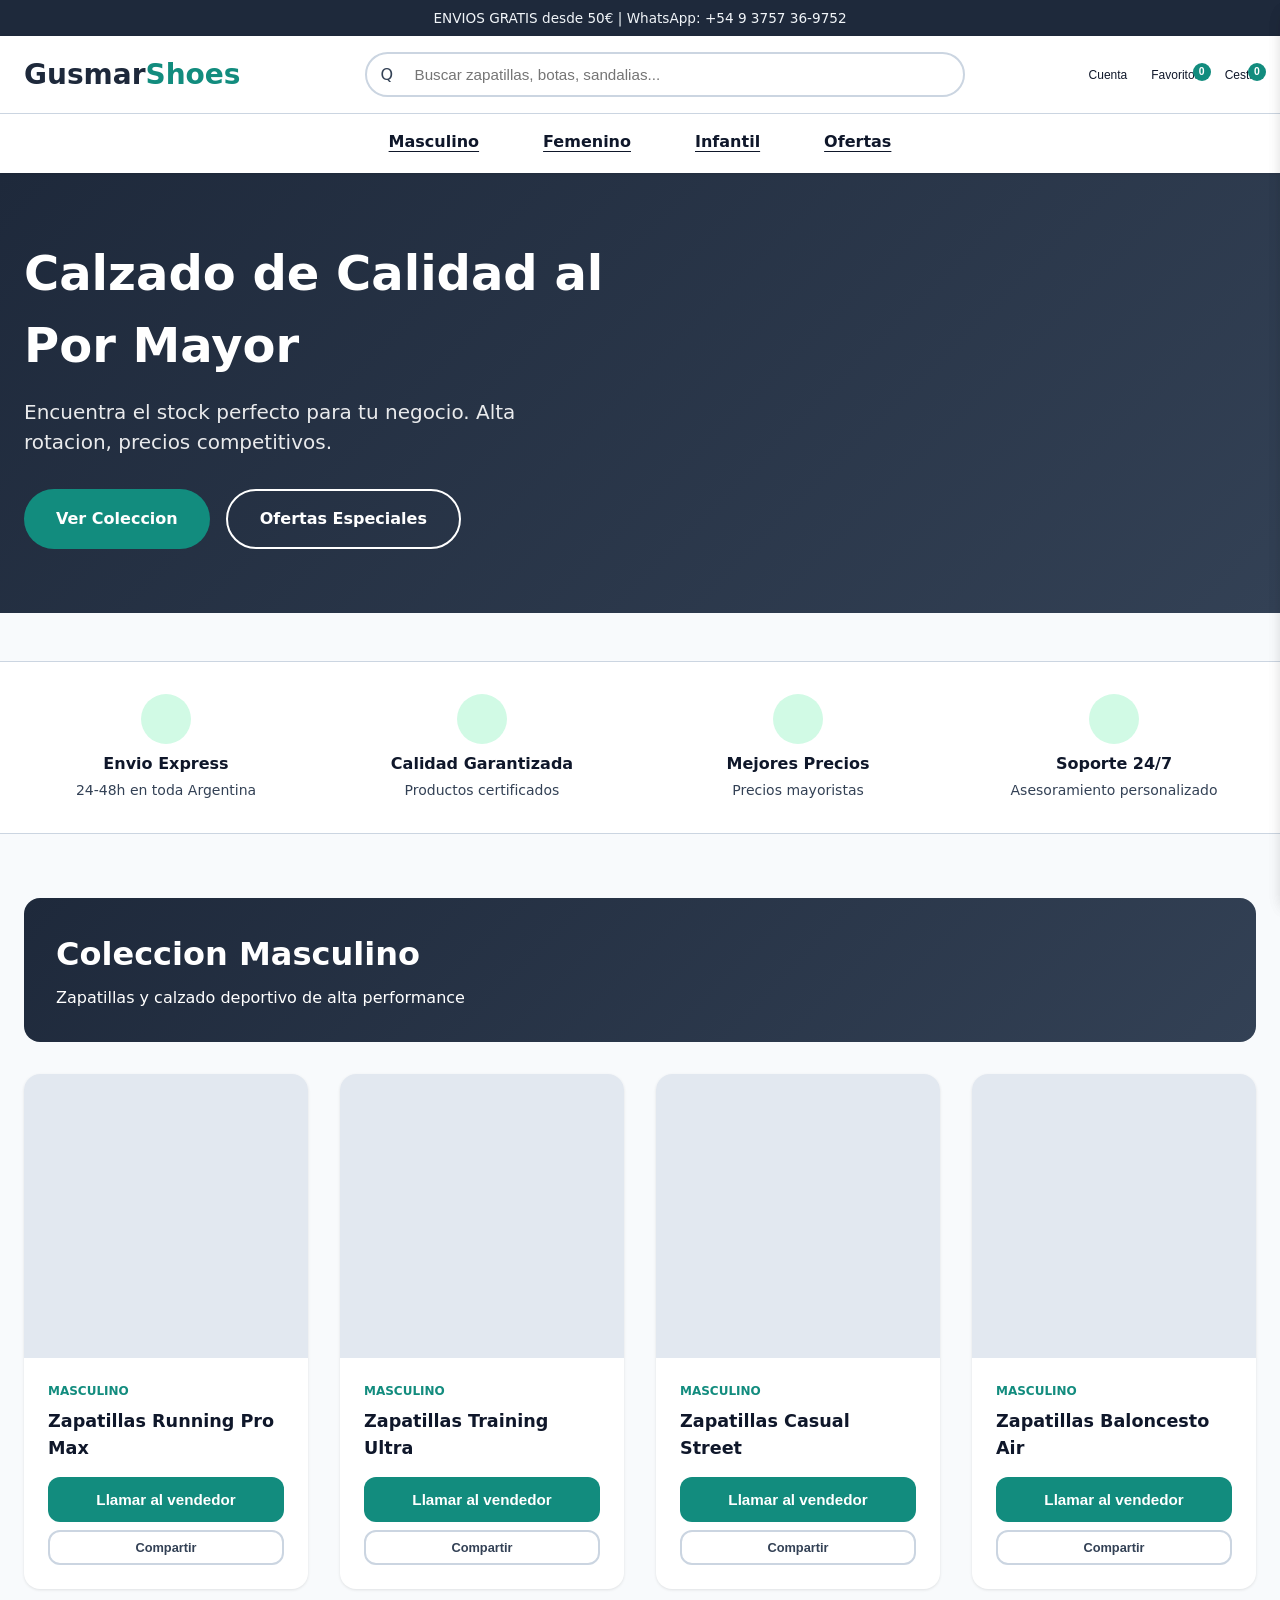
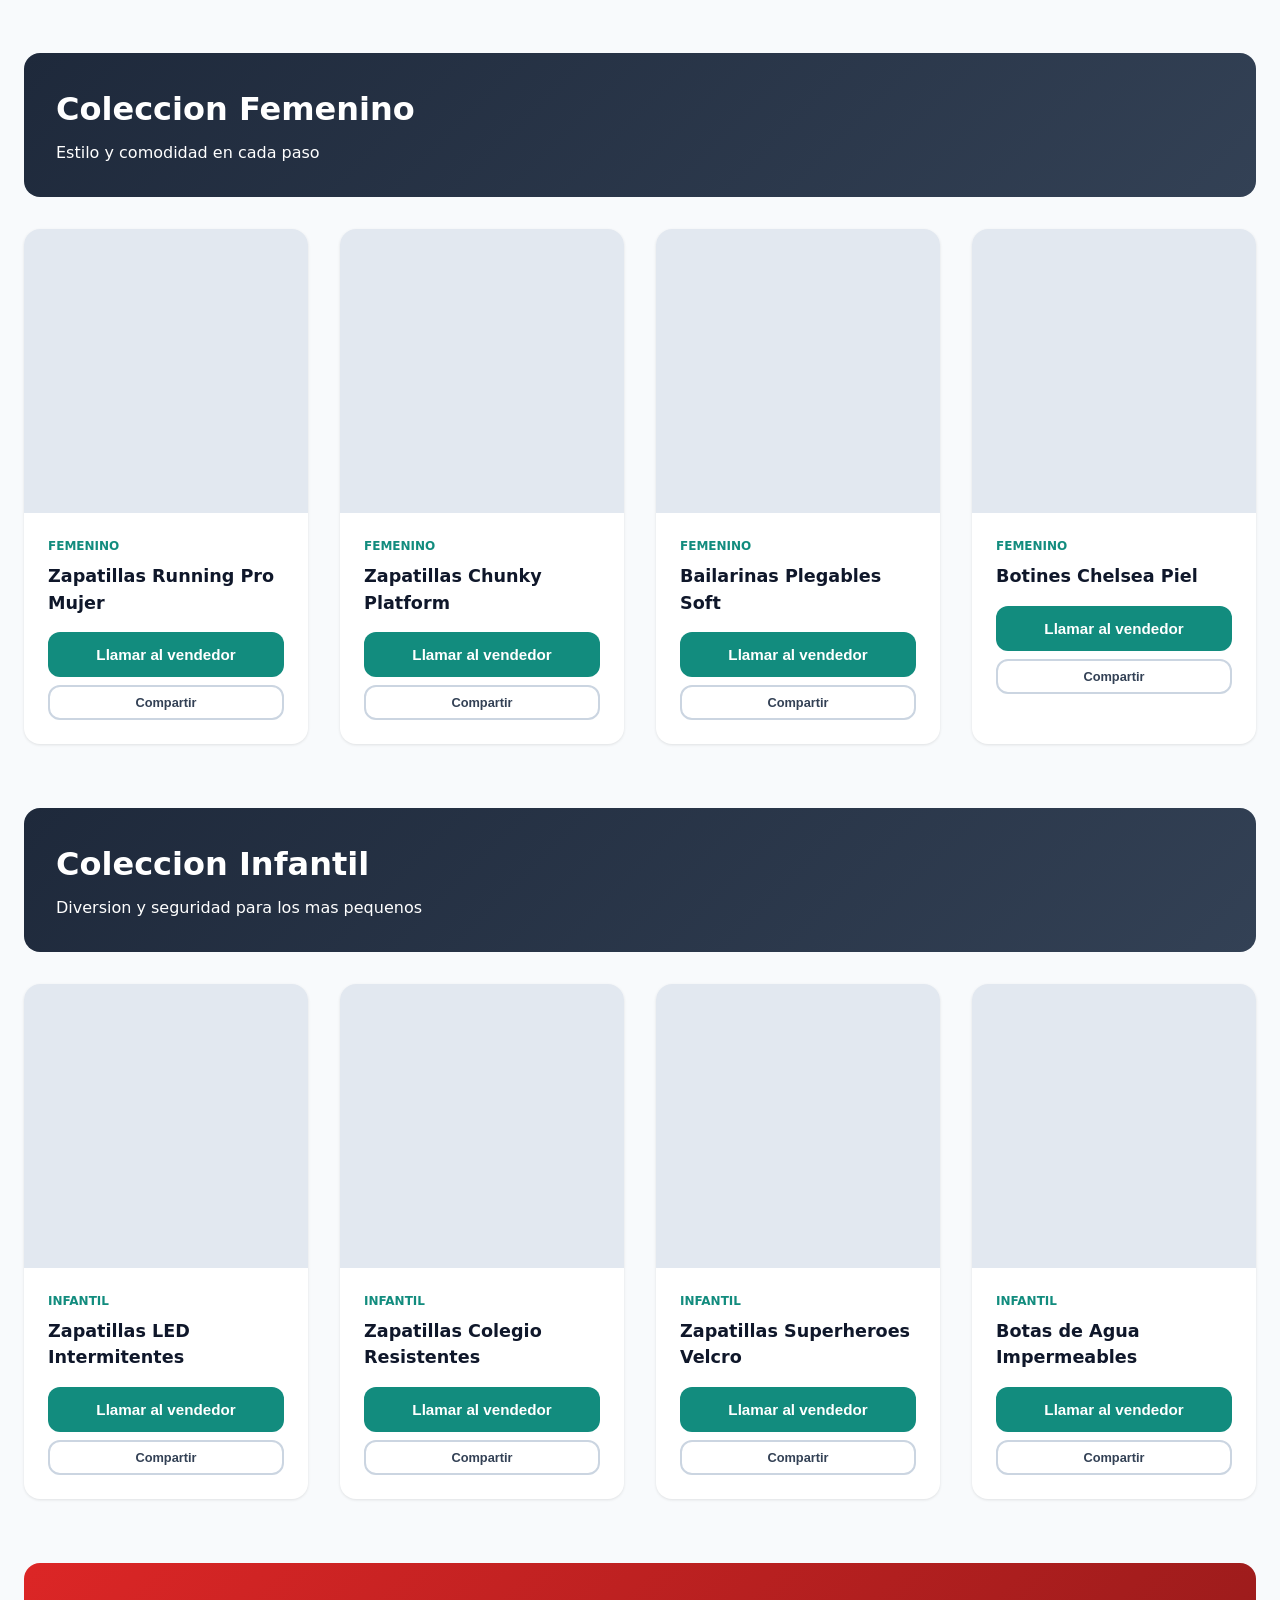
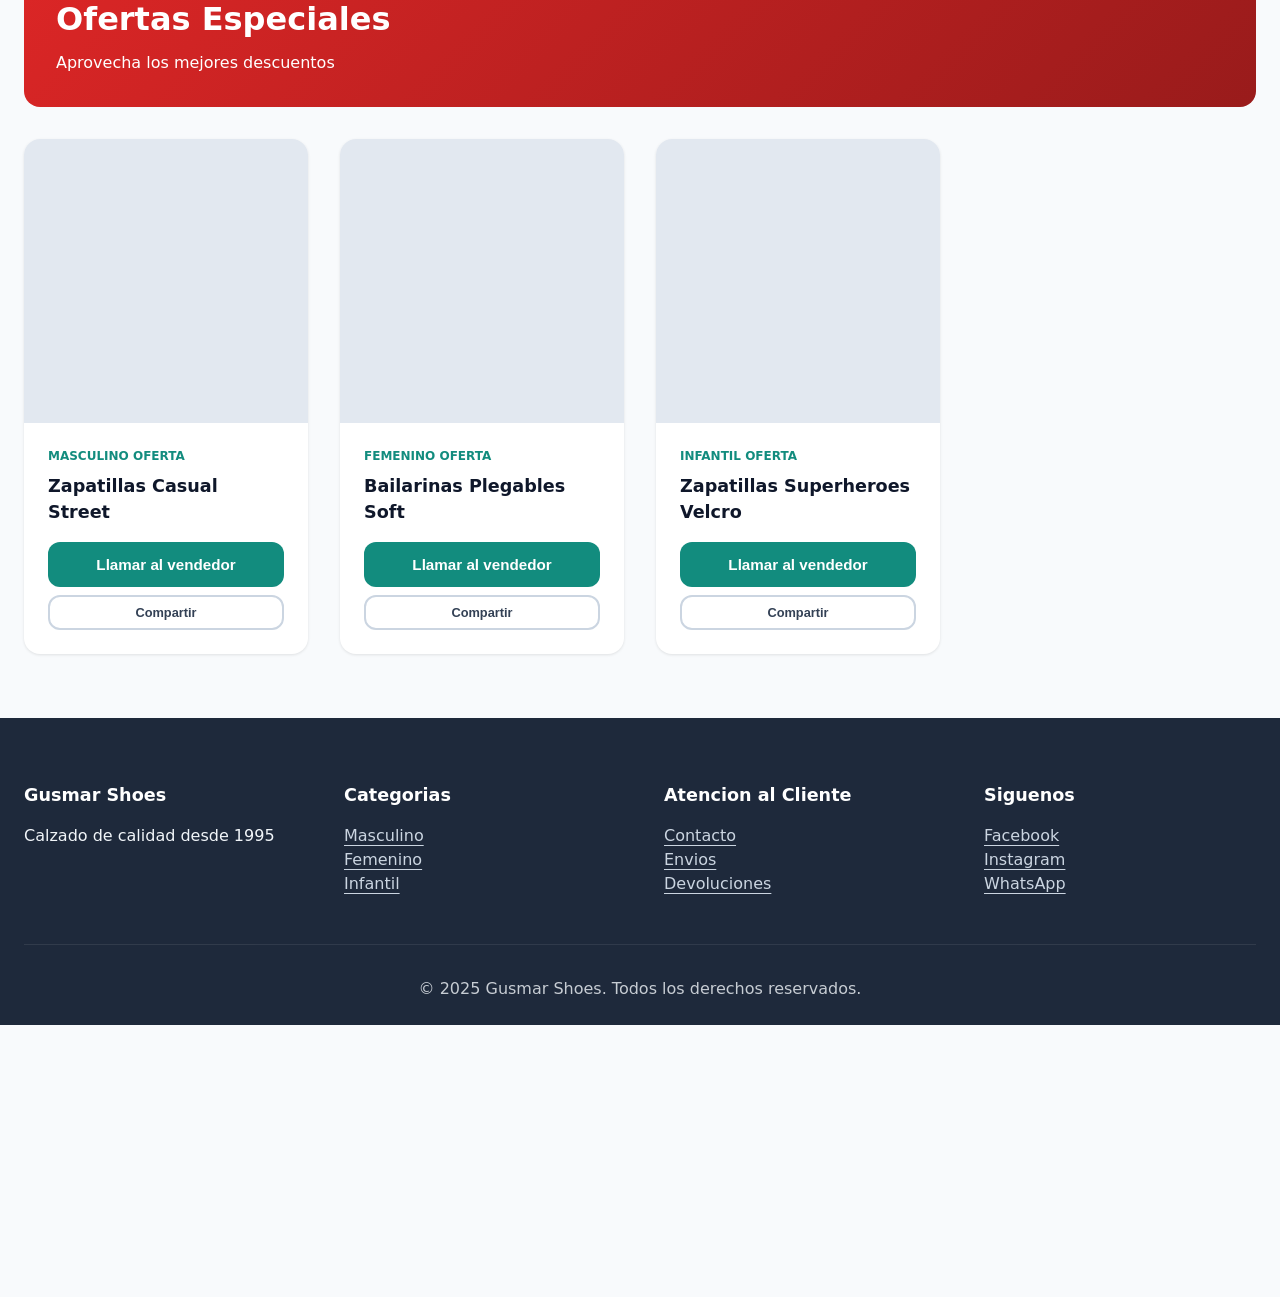
==== index.html @ 385a374a "Update index.html" ====
<!DOCTYPE html>
<html lang="es">
<head>
    <meta charset="UTF-8">
    <meta name="viewport" content="width=device-width, initial-scale=1.0">
    <meta name="description" content="Argentina: Calzado al por mayor ideal para emprendedores que buscan stock rentable, alta rotación y calidad garantizada.">
    <meta name="theme-color" content="#1e293b">
    <meta http-equiv="Cache-Control" content="max-age=31536000">
    <title>Gusmar Shoes | Calzado de Calidad</title>
    
    <!-- Preconnect critico -->
    <link rel="preconnect" href="https://images.unsplash.com">
    <link rel="dns-prefetch" href="https://images.unsplash.com">
    
    <!-- CSS critico inline + Anti-CLS + Acessibilidade -->
    <style>
        :root {
            --primary: #1e293b;
            --secondary: #334155;
            --accent: #128C7E;
            --accent-hover: #0d6e5d;
            --accent-light: #d1fae5;
            --background: #f8fafc;
            --surface: #ffffff;
            --text-primary: #0f172a;
            --text-secondary: #334155;
            --border: #cbd5e1;
            --shadow: 0 1px 3px 0 rgba(0,0,0,.1);
            --shadow-lg: 0 10px 15px -3px rgba(0,0,0,.1);
            --radius: 12px;
            --radius-lg: 16px;
        }
        * {
            margin: 0;
            padding: 0;
            box-sizing: border-box;
        }
        body {
            font-family: system-ui, -apple-system, 'Segoe UI', Roboto, Helvetica, Arial, sans-serif;
            background: var(--background);
            color: var(--text-primary);
            line-height: 1.5;
        }
        /* Acessibilidade: contraste melhorado */
        .top-bar {
            background: var(--primary);
            color: #f1f5f9;
            text-align: center;
            padding: .5rem;
            font-size: .85rem;
        }
        .category-link, .mobile-category-header, .footer-section a {
            text-decoration: underline;
            text-underline-offset: 4px;
        }
        .category-link:hover, .mobile-category-header:hover, .footer-section a:hover {
            text-decoration: none;
        }
        .btn-primary, .btn-secondary, .whatsapp-button, .share-button {
            font-weight: 700;
        }
        /* Correcao de contraste para botoes */
        .btn-secondary {
            border: 2px solid #ffffff;
            color: #ffffff;
        }
        .btn-secondary:hover {
            background: #ffffff;
            color: var(--primary);
        }
        /* Skip link */
        .skip-link {
            position: absolute;
            top: -40px;
            left: 0;
            background: var(--accent);
            color: #ffffff;
            padding: 8px;
            text-decoration: underline;
            z-index: 10000;
        }
        .skip-link:focus {
            top: 0;
        }
        header {
            background: var(--surface);
            box-shadow: var(--shadow);
            position: sticky;
            top: 0;
            z-index: 1000;
            transform: translateZ(0);
        }
        .header-main {
            max-width: 1400px;
            margin: 0 auto;
            padding: 1rem 1.5rem;
            display: flex;
            justify-content: space-between;
            align-items: center;
            gap: 2rem;
        }
        .logo {
            font-size: 1.75rem;
            font-weight: 800;
            color: var(--primary);
            text-decoration: none;
        }
        .logo span {
            color: var(--accent);
        }
        .lazy {
            opacity: 0;
            transition: opacity .3s;
        }
        .lazy.loaded {
            opacity: 1;
        }
        .btn-primary {
            background: var(--accent);
            color: #ffffff;
            padding: 1rem 2rem;
            border-radius: 50px;
            text-decoration: none;
            font-weight: 700;
            display: inline-flex;
            align-items: center;
            gap: .5rem;
            border: none;
            cursor: pointer;
            transform: translateZ(0);
            backface-visibility: hidden;
        }
        .btn-primary:hover {
            background: var(--accent-hover);
            color: #ffffff;
        }
        img, .product-image-container, .hero-image-wrap {
            display: block;
            content-visibility: auto;
        }
        img {
            width: 100%;
            height: auto;
        }
        .product-image-container {
            aspect-ratio: 1 / 1;
            background: #e2e8f0;
        }
        .hero-image-wrap img {
            aspect-ratio: 1 / 1;
            max-width: 600px;
            margin: 0 auto;
        }
        .hero-shoe {
            animation: none !important;
        }
        .products-grid {
            min-height: 400px;
        }
        .whatsapp-button, .share-button, .btn-secondary {
            transform: translateZ(0);
            backface-visibility: hidden;
        }
        /* Acessibilidade: foco visivel */
        a:focus, button:focus, input:focus, .btn-primary:focus, .btn-secondary:focus {
            outline: 3px solid var(--accent);
            outline-offset: 2px;
        }
        @keyframes slideIn {
            from { transform: translateX(100%); opacity: 0; }
            to { transform: translateX(0); opacity: 1; }
        }
        @keyframes slideOut {
            from { transform: translateX(0); opacity: 1; }
            to { transform: translateX(100%); opacity: 0; }
        }
    </style>
    
    <!-- CSS completo carregado de forma nao bloqueante -->
    <link rel="preload" href="style.css" as="style" onload="this.onload=null;this.rel='stylesheet'">
    <noscript><link rel="stylesheet" href="style.css"></noscript>
</head>
<body>
    <a href="#main" class="skip-link">Saltar al contenido</a>
    
    <div class="top-bar">
        ENVIOS GRATIS desde 50€ | WhatsApp: +54 9 3757 36-9752
    </div>

    <header>
        <div class="header-main">
            <a href="#" class="logo">Gusmar<span>Shoes</span></a>
            
            <button class="hamburger" aria-label="Menu">
                <span></span><span></span><span></span>
            </button>
            
            <div class="search-container">
                <span class="search-icon" aria-hidden="true">Q</span>
                <input type="search" 
                       id="searchInput" 
                       class="search-bar" 
                       placeholder="Buscar zapatillas, botas, sandalias..."
                       aria-label="Buscar productos">
                <div id="searchSuggestions" class="search-suggestions" role="listbox"></div>
            </div>
            
            <div class="header-actions">
                <button id="authBtn" class="action-btn" aria-label="Cuenta">
                    <span>Cuenta</span>
                </button>
                <button id="wishlistBtn" class="action-btn" aria-label="Favoritos">
                    <span>Favoritos</span>
                    <span id="wishlistBadge" class="wishlist-badge" aria-live="polite">0</span>
                </button>
                <button id="cartBtn" class="action-btn" aria-label="Cesta">
                    <span>Cesta</span>
                    <span id="cartBadge" class="cart-badge" aria-live="polite">0</span>
                </button>
            </div>
        </div>
        
        <nav class="nav-categories" aria-label="Categorias">
            <div class="nav-container">
                <ul class="category-menu">
                    <li><a href="#masculino" class="category-link">Masculino</a></li>
                    <li><a href="#femenino" class="category-link">Femenino</a></li>
                    <li><a href="#infantil" class="category-link">Infantil</a></li>
                    <li><a href="#ofertas" class="category-link">Ofertas</a></li>
                </ul>
            </div>
        </nav>
    </header>

    <main id="main">
        <section class="hero" aria-labelledby="hero-title">
            <div class="hero-content">
                <div class="hero-text">
                    <h1 id="hero-title">Calzado de Calidad al Por Mayor</h1>
                    <p>Encuentra el stock perfecto para tu negocio. Alta rotacion, precios competitivos.</p>
                    <div class="hero-cta">
                        <a href="#colecciones" id="verColeccionBtn" class="btn-primary">
                            Ver Coleccion
                        </a>
                        <a href="#ofertas" id="ofertasBtn" class="btn-secondary">
                            Ofertas Especiales
                        </a>
                    </div>
                </div>
                <div class="hero-image-wrap">
                    <img 
                        src="https://images.unsplash.com/photo-1542291026-7eec264c27ff?w=600&h=600&fit=crop&auto=format&q=80" 
                        alt="Zapatilla deportiva color roja destacada" 
                        class="hero-shoe"
                        width="600"
                        height="600"
                        loading="eager"
                        fetchpriority="high">
                </div>
            </div>
        </section>

        <div class="features-bar" aria-label="Caracteristicas">
            <div class="features-grid">
                <div class="feature"><div class="feature-icon" aria-hidden="true"></div><h3>Envio Express</h3><p>24-48h en toda Argentina</p></div>
                <div class="feature"><div class="feature-icon" aria-hidden="true"></div><h3>Calidad Garantizada</h3><p>Productos certificados</p></div>
                <div class="feature"><div class="feature-icon" aria-hidden="true"></div><h3>Mejores Precios</h3><p>Precios mayoristas</p></div>
                <div class="feature"><div class="feature-icon" aria-hidden="true"></div><h3>Soporte 24/7</h3><p>Asesoramiento personalizado</p></div>
            </div>
        </div>

        <section id="colecciones" class="section section-anchor">
            <div id="masculino" class="section-anchor">
                <div class="category-banner"><h2>Coleccion Masculino</h2><p>Zapatillas y calzado deportivo de alta performance</p></div>
                <div id="masculinoGrid" class="products-grid"></div>
            </div>
        </section>

        <section class="section">
            <div id="femenino" class="section-anchor">
                <div class="category-banner"><h2>Coleccion Femenino</h2><p>Estilo y comodidad en cada paso</p></div>
                <div id="femeninoGrid" class="products-grid"></div>
            </div>
        </section>

        <section class="section">
            <div id="infantil" class="section-anchor">
                <div class="category-banner"><h2>Coleccion Infantil</h2><p>Diversion y seguridad para los mas pequenos</p></div>
                <div id="infantilGrid" class="products-grid"></div>
            </div>
        </section>

        <section class="section">
            <div id="ofertas" class="section-anchor">
                <div class="category-banner" style="background: linear-gradient(135deg, #dc2626 0%, #991b1b 100%);"><h2>Ofertas Especiales</h2><p>Aprovecha los mejores descuentos</p></div>
                <div id="ofertasGrid" class="products-grid"></div>
            </div>
        </section>
    </main>

    <aside id="cartSidebar" class="cart-sidebar" aria-label="Cesta de compras" aria-hidden="true"><div class="cart-sidebar-header"><h3>Mi Cesta</h3><button class="close-cart" aria-label="Cerrar cesta">X</button></div><div id="cartItems" class="cart-items"></div><div class="cart-footer"><button id="consultarStockBtn" class="whatsapp-cta">Consultar Stock</button></div></aside>
    <aside id="wishlistSidebar" class="wishlist-sidebar" aria-label="Lista de favoritos" aria-hidden="true"><div class="wishlist-sidebar-header"><h3>Mis Favoritos</h3><button class="close-wishlist" aria-label="Cerrar favoritos">X</button></div><div id="wishlistItems" class="wishlist-items"></div></aside>
    <div id="cartOverlay" class="overlay" aria-hidden="true"></div>

    <div id="authModal" class="modal" role="dialog" aria-modal="true" aria-label="Registro de usuario"><div class="modal-content"><button class="close-modal" aria-label="Cerrar">X</button><h2>Crear Cuenta</h2><form id="authForm"><input type="text" id="userName" placeholder="Nombre completo" required><input type="email" id="userEmail" placeholder="Email" required><input type="tel" id="userPhone" placeholder="Telefono (solo numeros)" required><label class="checkbox-label"><input type="checkbox" id="consent" required>Acepto recibir comunicaciones</label><button type="submit" class="btn-primary" style="width:100%">Registrarme</button></form></div></div>
    <div id="offerPopup" class="popup" role="dialog" aria-modal="true" aria-label="Oferta exclusiva"><div class="popup-content"><button class="close-popup" aria-label="Cerrar">X</button><h2>Oferta Exclusiva</h2><p>Registrate y obten descuentos especiales</p><form id="popupForm"><input type="text" id="popupName" placeholder="Nombre" required><input type="email" id="popupEmail" placeholder="Email" required><input type="tel" id="popupPhone" placeholder="Telefono" required><label class="checkbox-label"><input type="checkbox" id="popupConsent" required>Acepto recibir ofertas</label><button type="submit" class="btn-primary" style="width:100%">Quiero mi descuento</button></form></div></div>
    <div id="leadPopup" class="popup" role="dialog" aria-modal="true" aria-label="Precios mayoristas"><div class="popup-content"><button id="closeLeadPopup" class="close-popup" aria-label="Cerrar">X</button><h2>Precios Mayoristas</h2><p style="margin-bottom:1rem;">Accede a nuestros mejores precios</p><div style="background:var(--accent-light);padding:1rem;border-radius:var(--radius);margin-bottom:1rem;text-align:center;"><div style="font-size:.85rem;font-weight:600;color:var(--text-secondary);">OFERTA TERMINA EN:</div><div id="countdownTimer" style="font-size:2rem;font-weight:800;color:var(--accent);">05:00</div></div><form id="leadForm"><input type="text" id="leadName" placeholder="Nombre completo" required><input type="email" id="leadEmail" placeholder="Email" required><input type="tel" id="leadPhone" placeholder="WhatsApp" required><label class="checkbox-label"><input type="checkbox" id="leadConsent" required>Acepto recibir precios mayoristas</label><button type="submit" class="btn-primary" style="width:100%">Recibir Precios por WhatsApp</button></form></div></div>

    <div class="mobile-menu" aria-label="Menu mobile"><div class="mobile-menu-header"><span style="font-weight:700;">Menu</span><button class="mobile-menu-close" aria-label="Cerrar menu">X</button></div><a href="#masculino" class="mobile-category-header">Masculino</a><a href="#femenino" class="mobile-category-header">Femenino</a><a href="#infantil" class="mobile-category-header">Infantil</a><a href="#ofertas" class="mobile-category-header">Ofertas</a></div>
    <div class="mobile-menu-overlay" aria-hidden="true"></div>

    <footer>
        <div class="footer-grid">
            <div class="footer-section"><h4>Gusmar Shoes</h4><p>Calzado de calidad desde 1995</p></div>
            <div class="footer-section"><h4>Categorias</h4><a href="#masculino">Masculino</a><br><a href="#femenino">Femenino</a><br><a href="#infantil">Infantil</a></div>
            <div class="footer-section"><h4>Atencion al Cliente</h4><a href="#contacto">Contacto</a><br><a href="#envios">Envios</a><br><a href="#devoluciones">Devoluciones</a></div>
            <div class="footer-section"><h4>Siguenos</h4><a href="#">Facebook</a><br><a href="#">Instagram</a><br><a href="#">WhatsApp</a></div>
        </div>
        <div class="footer-bottom"><p>&copy; 2025 Gusmar Shoes. Todos los derechos reservados.</p></div>
    </footer>

    <script src="script.js" defer></script>
</body>
</html>
---- style.css ----
:root{--primary:#1e293b;--secondary:#334155;--accent:#128C7E;--accent-hover:#0d6e5d;--accent-light:#d1fae5;--background:#f8fafc;--surface:#ffffff;--text-primary:#0f172a;--text-secondary:#334155;--border:#cbd5e1;--shadow:0 1px 3px 0 rgba(0,0,0,.1);--shadow-lg:0 10px 15px -3px rgba(0,0,0,.1);--radius:12px;--radius-lg:16px}*{margin:0;padding:0;box-sizing:border-box}body{font-family:system-ui,-apple-system,'Segoe UI',Roboto,Helvetica,Arial,sans-serif;background:var(--background);color:var(--text-primary);line-height:1.5;-webkit-font-smoothing:antialiased}h1{font-size:clamp(2rem,5vw,3rem);margin-bottom:1rem;font-weight:800}h2{font-size:clamp(1.5rem,4vw,2rem);margin-bottom:.5rem;font-weight:700}h3{font-size:1.1rem;margin-bottom:.5rem;font-weight:600}h4{font-size:1rem;font-weight:600}.skip-link{position:absolute;top:-40px;left:0;background:var(--accent);color:#ffffff;padding:8px;text-decoration:underline;z-index:10000}.skip-link:focus{top:0}.top-bar{background:var(--primary);color:#f1f5f9;text-align:center;padding:.5rem;font-size:.85rem}header{background:var(--surface);box-shadow:var(--shadow);position:sticky;top:0;z-index:1000;transform:translateZ(0)}.header-main{max-width:1400px;margin:0 auto;padding:1rem 1.5rem;display:flex;justify-content:space-between;align-items:center;gap:2rem}.logo{font-size:1.75rem;font-weight:800;color:var(--primary);text-decoration:none}.logo span{color:var(--accent)}.search-container{flex:1;max-width:600px;position:relative}.search-bar{width:100%;padding:.75rem 1rem .75rem 3rem;border:2px solid var(--border);border-radius:50px;font-size:.95rem;transition:border-color .2s,box-shadow .2s;background:var(--surface)}.search-bar:focus{outline:none;border-color:var(--accent);box-shadow:0 0 0 3px var(--accent-light)}.search-icon{position:absolute;left:1rem;top:50%;transform:translateY(-50%);color:var(--text-secondary);pointer-events:none}.search-suggestions{position:absolute;top:100%;left:0;right:0;background:var(--surface);border-radius:var(--radius);box-shadow:var(--shadow-lg);z-index:1000;display:none;margin-top:.5rem;border:1px solid var(--border)}.search-suggestions.active{display:block}.suggestion-item{padding:.75rem 1rem;cursor:pointer;border-bottom:1px solid var(--border);color:var(--text-primary)}.suggestion-item:hover{background:var(--accent-light)}.header-actions{display:flex;align-items:center;gap:1.5rem}.action-btn{display:flex;flex-direction:column;align-items:center;gap:.25rem;background:none;border:none;cursor:pointer;color:var(--text-primary);font-size:.75rem;position:relative}.action-btn:hover{color:var(--accent)}.cart-badge,.wishlist-badge{position:absolute;top:-5px;right:-10px;background:var(--accent);color:#ffffff;font-size:.65rem;font-weight:700;width:18px;height:18px;border-radius:50%;display:flex;align-items:center;justify-content:center}.nav-categories{background:var(--surface);border-top:1px solid var(--border)}.nav-container{max-width:1400px;margin:0 auto;padding:0 1.5rem}.category-menu{display:flex;list-style:none;justify-content:center;flex-wrap:wrap}.category-link{display:flex;align-items:center;gap:.5rem;padding:1rem 2rem;text-decoration:underline;text-underline-offset:4px;color:var(--text-primary);font-weight:600;border-bottom:3px solid transparent}.category-link:hover{color:var(--accent);text-decoration:none;border-bottom-color:var(--accent)}.hamburger{display:none;flex-direction:column;gap:4px;cursor:pointer;background:none;border:none;padding:.5rem}.hamburger span{width:24px;height:3px;background:var(--primary);border-radius:3px}.mobile-menu-overlay{display:none;position:fixed;top:0;left:0;right:0;bottom:0;background:rgba(0,0,0,.5);z-index:998}.mobile-menu{display:none;position:fixed;top:0;left:0;bottom:0;width:85%;max-width:400px;background:var(--surface);z-index:999;transform:translateX(-100%);transition:transform .3s;overflow-y:auto}.mobile-menu.active{display:block;transform:translateX(0)}.mobile-menu.active+.mobile-menu-overlay{display:block}.mobile-menu-header{background:var(--primary);color:#fff;padding:1.5rem;display:flex;justify-content:space-between;align-items:center}.mobile-menu-close{background:none;border:none;color:#fff;cursor:pointer;font-size:1.5rem}.mobile-category-header{display:block;padding:1rem 1.5rem;text-decoration:underline;text-underline-offset:4px;color:var(--text-primary);font-weight:600;border-bottom:1px solid var(--border)}.mobile-category-header:hover{background:var(--accent-light);text-decoration:none}.hero{background:linear-gradient(135deg,var(--primary)0%,var(--secondary)100%);color:#ffffff;padding:4rem 1.5rem;position:relative;overflow:hidden}.hero-content{max-width:1400px;margin:0 auto;display:grid;grid-template-columns:1fr 1fr;gap:4rem;align-items:center;position:relative;z-index:1}.hero-text p{font-size:1.25rem;opacity:.9;margin-bottom:2rem}.hero-cta{display:flex;gap:1rem;flex-wrap:wrap}.btn-primary{background:var(--accent);color:#ffffff;padding:1rem 2rem;border-radius:50px;text-decoration:none;font-weight:700;display:inline-flex;align-items:center;gap:.5rem;border:none;cursor:pointer;transform:translateZ(0);backface-visibility:hidden}.btn-primary:hover{background:var(--accent-hover);color:#ffffff}.btn-secondary{background:transparent;color:#ffffff;padding:1rem 2rem;border-radius:50px;text-decoration:none;font-weight:700;border:2px solid #ffffff;display:inline-flex;align-items:center;gap:.5rem;transform:translateZ(0);backface-visibility:hidden}.btn-secondary:hover{background:#ffffff;color:var(--primary)}.hero-image-wrap{display:flex;align-items:center;justify-content:center}.hero-shoe{max-width:100%;height:auto;filter:drop-shadow(0 20px 40px rgba(0,0,0,.3));animation:none !important}.section-anchor{scroll-margin-top:120px}.section{max-width:1400px;margin:4rem auto;padding:0 1.5rem}.category-banner{background:linear-gradient(135deg,var(--primary)0%,var(--secondary)100%);color:#ffffff;padding:2rem;border-radius:var(--radius-lg);margin-bottom:2rem}.products-grid{display:grid;grid-template-columns:repeat(auto-fill,minmax(280px,1fr));gap:2rem;min-height:400px}.products-grid:empty{min-height:400px;background:linear-gradient(90deg,#f0f0f0 25%,#e0e0e0 50%,#f0f0f0 75%);background-size:200% 100%;animation:skeleton-loading 1.5s infinite}@keyframes skeleton-loading{0%{background-position:200% 0}100%{background-position:-200% 0}}.product-card{background:var(--surface);border-radius:var(--radius-lg);overflow:hidden;box-shadow:var(--shadow)}.product-image-container{position:relative;overflow:hidden;background:#e2e8f0;aspect-ratio:1/1}.product-image{width:100%;height:100%;object-fit:cover}.product-info{padding:1.5rem}.product-category{font-size:.75rem;color:var(--accent);font-weight:600;text-transform:uppercase;margin-bottom:.5rem}.product-title{font-size:1.1rem;margin-bottom:.75rem;color:var(--text-primary);font-weight:600}.whatsapp-button{width:100%;background:var(--accent);color:#ffffff;border:none;padding:.875rem;border-radius:var(--radius);font-size:.95rem;font-weight:700;cursor:pointer;display:flex;align-items:center;justify-content:center;gap:.5rem;margin-top:1rem;transform:translateZ(0);backface-visibility:hidden}.whatsapp-button:hover{background:var(--accent-hover)}.share-button{width:100%;background:transparent;color:var(--text-secondary);border:2px solid var(--border);padding:.5rem;border-radius:var(--radius);font-size:.8rem;cursor:pointer;margin-top:.5rem;display:flex;align-items:center;justify-content:center;gap:.5rem;transform:translateZ(0);backface-visibility:hidden}.share-button:hover{border-color:var(--accent);color:var(--accent)}.features-bar{background:var(--surface);padding:2rem 1.5rem;margin:3rem 0;border-top:1px solid var(--border);border-bottom:1px solid var(--border)}.features-grid{max-width:1400px;margin:0 auto;display:grid;grid-template-columns:repeat(auto-fit,minmax(200px,1fr));gap:2rem;text-align:center}.feature-icon{width:50px;height:50px;background:var(--accent-light);border-radius:50%;display:flex;align-items:center;justify-content:center;margin:0 auto .5rem;color:var(--accent)}.feature h3{font-size:1rem;margin-bottom:.25rem;font-weight:600}.feature p{font-size:.875rem;color:var(--text-secondary)}.cart-sidebar,.wishlist-sidebar{position:fixed;top:0;right:-400px;width:400px;height:100vh;background:var(--surface);box-shadow:var(--shadow-lg);z-index:2000;transition:right .3s;display:flex;flex-direction:column;transform:translateZ(0);backface-visibility:hidden}.cart-sidebar.active,.wishlist-sidebar.active{right:0}.cart-sidebar-header,.wishlist-sidebar-header{padding:1.5rem;border-bottom:1px solid var(--border);display:flex;justify-content:space-between;align-items:center}.close-cart,.close-wishlist{font-size:1.5rem;cursor:pointer;background:none;border:none;color:var(--text-secondary)}.cart-items,.wishlist-items{flex:1;overflow-y:auto;padding:1rem}.cart-item,.wishlist-item{display:flex;gap:1rem;padding:1rem;border-bottom:1px solid var(--border)}.cart-item-image,.wishlist-item-image{width:80px;height:80px;object-fit:cover;border-radius:var(--radius)}.cart-item-info,.wishlist-item-info{flex:1}.cart-item-title,.wishlist-item-title{font-weight:600;margin-bottom:.25rem}.remove-item,.remove-wishlist-item{background:none;border:none;color:var(--text-secondary);cursor:pointer;padding:.25rem;font-size:1.2rem}.wishlist-quantity{display:flex;align-items:center;gap:.5rem;margin-top:.5rem}.wishlist-qty-btn{width:30px;height:30px;border:1px solid var(--border);background:var(--surface);border-radius:6px;cursor:pointer;font-weight:700}.wishlist-qty-btn:hover{background:var(--accent-light)}.send-to-cart{background:var(--accent);color:#ffffff;border:none;padding:.25rem .75rem;border-radius:6px;cursor:pointer;font-size:.75rem;margin-top:.5rem;font-weight:600}.send-to-cart:hover{background:var(--accent-hover)}.cart-footer{padding:1.5rem;border-top:1px solid var(--border)}.whatsapp-cta{background:var(--accent);color:#ffffff;width:100%;padding:1rem;border-radius:var(--radius);font-weight:700;display:flex;align-items:center;justify-content:center;gap:.5rem;cursor:pointer;border:none}.whatsapp-cta:hover{background:var(--accent-hover)}.overlay{position:fixed;top:0;left:0;right:0;bottom:0;background:rgba(0,0,0,.5);z-index:1999;display:none}.overlay.active{display:block}.modal{display:none;position:fixed;top:0;left:0;width:100%;height:100%;background:rgba(0,0,0,.5);z-index:3000;align-items:center;justify-content:center;transform:translateZ(0);backface-visibility:hidden}.modal.active{display:flex}.modal-content{background:var(--surface);padding:2rem;border-radius:var(--radius-lg);max-width:500px;width:90%;position:relative;max-height:90vh;overflow-y:auto}.close-modal{position:absolute;top:1rem;right:1rem;font-size:1.5rem;cursor:pointer;background:none;border:none;color:var(--text-secondary)}.modal-content h2{margin-bottom:1.5rem}.modal-content input{width:100%;padding:.75rem;margin-bottom:1rem;border:2px solid var(--border);border-radius:var(--radius);font-size:1rem;background:var(--surface)}.modal-content input:focus{outline:none;border-color:var(--accent)}.checkbox-label{display:flex;align-items:center;gap:.5rem;margin-bottom:1rem;font-size:.85rem}.popup{display:none;position:fixed;top:0;left:0;width:100%;height:100%;background:rgba(0,0,0,.7);z-index:4000;align-items:center;justify-content:center;transform:translateZ(0);backface-visibility:hidden}.popup.active{display:flex}.popup-content{background:var(--surface);padding:2rem;border-radius:var(--radius-lg);max-width:450px;width:90%;position:relative;text-align:center;max-height:90vh;overflow-y:auto}.close-popup{position:absolute;top:1rem;right:1rem;font-size:1.5rem;cursor:pointer;background:none;border:none;color:var(--text-secondary)}.popup-content h2{margin-bottom:1rem}.popup-content input{width:100%;padding:.75rem;margin-bottom:1rem;border:2px solid var(--border);border-radius:var(--radius);font-size:1rem;background:var(--surface)}.popup-content input:focus{outline:none;border-color:var(--accent)}footer{background:var(--primary);color:#f1f5f9;padding:4rem 1.5rem 1.5rem;margin-top:4rem}.footer-grid{max-width:1400px;margin:0 auto;display:grid;grid-template-columns:repeat(auto-fit,minmax(200px,1fr));gap:3rem;margin-bottom:3rem}.footer-section h4{margin-bottom:1rem;font-size:1.1rem;color:#ffffff}.footer-section a{color:#cbd5e1;text-decoration:underline;text-underline-offset:4px}.footer-section a:hover{color:#ffffff;text-decoration:none}.footer-bottom{text-align:center;padding-top:2rem;border-top:1px solid rgba(255,255,255,.1);opacity:.8}.lazy{opacity:0;transition:opacity .3s}.lazy.loaded{opacity:1}.notification{position:fixed;top:100px;right:20px;background:var(--accent);color:#ffffff;padding:1rem 1.5rem;border-radius:12px;z-index:10000;display:flex;align-items:center;gap:.5rem;box-shadow:var(--shadow-lg);font-weight:600;animation:slideIn .3s ease-out}a:focus,button:focus,input:focus,.btn-primary:focus,.btn-secondary:focus,.whatsapp-button:focus,.share-button:focus{outline:3px solid var(--accent);outline-offset:2px}@keyframes slideIn{from{transform:translateX(100%);opacity:0}to{transform:translateX(0);opacity:1}}@keyframes slideOut{from{transform:translateX(0);opacity:1}to{transform:translateX(100%);opacity:0}}@media (max-width:1024px){.hero-content{grid-template-columns:1fr;text-align:center;gap:2rem}.hero-cta{justify-content:center}.features-grid{grid-template-columns:repeat(2,1fr)}}@media (max-width:768px){.header-main{flex-wrap:wrap}.search-container{order:3;max-width:100%;width:100%}.nav-categories{display:none}.hamburger{display:flex}.products-grid{grid-template-columns:repeat(2,1fr);gap:1rem}.cart-sidebar,.wishlist-sidebar{width:100%;right:-100%}.hero{padding:3rem 1.5rem}}@media (max-width:480px){.products-grid{grid-template-columns:1fr}.hero-text h1{font-size:1.75rem}.hero-text p{font-size:1rem}.features-grid{grid-template-columns:1fr}.header-actions{gap:.75rem}.action-btn{font-size:.65rem}}
---- style.css ----
:root{--primary:#1e293b;--secondary:#334155;--accent:#128C7E;--accent-hover:#0d6e5d;--accent-light:#d1fae5;--background:#f8fafc;--surface:#ffffff;--text-primary:#0f172a;--text-secondary:#334155;--border:#cbd5e1;--shadow:0 1px 3px 0 rgba(0,0,0,.1);--shadow-lg:0 10px 15px -3px rgba(0,0,0,.1);--radius:12px;--radius-lg:16px}*{margin:0;padding:0;box-sizing:border-box}body{font-family:system-ui,-apple-system,'Segoe UI',Roboto,Helvetica,Arial,sans-serif;background:var(--background);color:var(--text-primary);line-height:1.5;-webkit-font-smoothing:antialiased}h1{font-size:clamp(2rem,5vw,3rem);margin-bottom:1rem;font-weight:800}h2{font-size:clamp(1.5rem,4vw,2rem);margin-bottom:.5rem;font-weight:700}h3{font-size:1.1rem;margin-bottom:.5rem;font-weight:600}h4{font-size:1rem;font-weight:600}.skip-link{position:absolute;top:-40px;left:0;background:var(--accent);color:#ffffff;padding:8px;text-decoration:underline;z-index:10000}.skip-link:focus{top:0}.top-bar{background:var(--primary);color:#f1f5f9;text-align:center;padding:.5rem;font-size:.85rem}header{background:var(--surface);box-shadow:var(--shadow);position:sticky;top:0;z-index:1000;transform:translateZ(0)}.header-main{max-width:1400px;margin:0 auto;padding:1rem 1.5rem;display:flex;justify-content:space-between;align-items:center;gap:2rem}.logo{font-size:1.75rem;font-weight:800;color:var(--primary);text-decoration:none}.logo span{color:var(--accent)}.search-container{flex:1;max-width:600px;position:relative}.search-bar{width:100%;padding:.75rem 1rem .75rem 3rem;border:2px solid var(--border);border-radius:50px;font-size:.95rem;transition:border-color .2s,box-shadow .2s;background:var(--surface)}.search-bar:focus{outline:none;border-color:var(--accent);box-shadow:0 0 0 3px var(--accent-light)}.search-icon{position:absolute;left:1rem;top:50%;transform:translateY(-50%);color:var(--text-secondary);pointer-events:none}.search-suggestions{position:absolute;top:100%;left:0;right:0;background:var(--surface);border-radius:var(--radius);box-shadow:var(--shadow-lg);z-index:1000;display:none;margin-top:.5rem;border:1px solid var(--border)}.search-suggestions.active{display:block}.suggestion-item{padding:.75rem 1rem;cursor:pointer;border-bottom:1px solid var(--border);color:var(--text-primary)}.suggestion-item:hover{background:var(--accent-light)}.header-actions{display:flex;align-items:center;gap:1.5rem}.action-btn{display:flex;flex-direction:column;align-items:center;gap:.25rem;background:none;border:none;cursor:pointer;color:var(--text-primary);font-size:.75rem;position:relative}.action-btn:hover{color:var(--accent)}.cart-badge,.wishlist-badge{position:absolute;top:-5px;right:-10px;background:var(--accent);color:#ffffff;font-size:.65rem;font-weight:700;width:18px;height:18px;border-radius:50%;display:flex;align-items:center;justify-content:center}.nav-categories{background:var(--surface);border-top:1px solid var(--border)}.nav-container{max-width:1400px;margin:0 auto;padding:0 1.5rem}.category-menu{display:flex;list-style:none;justify-content:center;flex-wrap:wrap}.category-link{display:flex;align-items:center;gap:.5rem;padding:1rem 2rem;text-decoration:underline;text-underline-offset:4px;color:var(--text-primary);font-weight:600;border-bottom:3px solid transparent}.category-link:hover{color:var(--accent);text-decoration:none;border-bottom-color:var(--accent)}.hamburger{display:none;flex-direction:column;gap:4px;cursor:pointer;background:none;border:none;padding:.5rem}.hamburger span{width:24px;height:3px;background:var(--primary);border-radius:3px}.mobile-menu-overlay{display:none;position:fixed;top:0;left:0;right:0;bottom:0;background:rgba(0,0,0,.5);z-index:998}.mobile-menu{display:none;position:fixed;top:0;left:0;bottom:0;width:85%;max-width:400px;background:var(--surface);z-index:999;transform:translateX(-100%);transition:transform .3s;overflow-y:auto}.mobile-menu.active{display:block;transform:translateX(0)}.mobile-menu.active+.mobile-menu-overlay{display:block}.mobile-menu-header{background:var(--primary);color:#fff;padding:1.5rem;display:flex;justify-content:space-between;align-items:center}.mobile-menu-close{background:none;border:none;color:#fff;cursor:pointer;font-size:1.5rem}.mobile-category-header{display:block;padding:1rem 1.5rem;text-decoration:underline;text-underline-offset:4px;color:var(--text-primary);font-weight:600;border-bottom:1px solid var(--border)}.mobile-category-header:hover{background:var(--accent-light);text-decoration:none}.hero{background:linear-gradient(135deg,var(--primary)0%,var(--secondary)100%);color:#ffffff;padding:4rem 1.5rem;position:relative;overflow:hidden}.hero-content{max-width:1400px;margin:0 auto;display:grid;grid-template-columns:1fr 1fr;gap:4rem;align-items:center;position:relative;z-index:1}.hero-text p{font-size:1.25rem;opacity:.9;margin-bottom:2rem}.hero-cta{display:flex;gap:1rem;flex-wrap:wrap}.btn-primary{background:var(--accent);color:#ffffff;padding:1rem 2rem;border-radius:50px;text-decoration:none;font-weight:700;display:inline-flex;align-items:center;gap:.5rem;border:none;cursor:pointer;transform:translateZ(0);backface-visibility:hidden}.btn-primary:hover{background:var(--accent-hover);color:#ffffff}.btn-secondary{background:transparent;color:#ffffff;padding:1rem 2rem;border-radius:50px;text-decoration:none;font-weight:700;border:2px solid #ffffff;display:inline-flex;align-items:center;gap:.5rem;transform:translateZ(0);backface-visibility:hidden}.btn-secondary:hover{background:#ffffff;color:var(--primary)}.hero-image-wrap{display:flex;align-items:center;justify-content:center}.hero-shoe{max-width:100%;height:auto;filter:drop-shadow(0 20px 40px rgba(0,0,0,.3));animation:none !important}.section-anchor{scroll-margin-top:120px}.section{max-width:1400px;margin:4rem auto;padding:0 1.5rem}.category-banner{background:linear-gradient(135deg,var(--primary)0%,var(--secondary)100%);color:#ffffff;padding:2rem;border-radius:var(--radius-lg);margin-bottom:2rem}.products-grid{display:grid;grid-template-columns:repeat(auto-fill,minmax(280px,1fr));gap:2rem;min-height:400px}.products-grid:empty{min-height:400px;background:linear-gradient(90deg,#f0f0f0 25%,#e0e0e0 50%,#f0f0f0 75%);background-size:200% 100%;animation:skeleton-loading 1.5s infinite}@keyframes skeleton-loading{0%{background-position:200% 0}100%{background-position:-200% 0}}.product-card{background:var(--surface);border-radius:var(--radius-lg);overflow:hidden;box-shadow:var(--shadow)}.product-image-container{position:relative;overflow:hidden;background:#e2e8f0;aspect-ratio:1/1}.product-image{width:100%;height:100%;object-fit:cover}.product-info{padding:1.5rem}.product-category{font-size:.75rem;color:var(--accent);font-weight:600;text-transform:uppercase;margin-bottom:.5rem}.product-title{font-size:1.1rem;margin-bottom:.75rem;color:var(--text-primary);font-weight:600}.whatsapp-button{width:100%;background:var(--accent);color:#ffffff;border:none;padding:.875rem;border-radius:var(--radius);font-size:.95rem;font-weight:700;cursor:pointer;display:flex;align-items:center;justify-content:center;gap:.5rem;margin-top:1rem;transform:translateZ(0);backface-visibility:hidden}.whatsapp-button:hover{background:var(--accent-hover)}.share-button{width:100%;background:transparent;color:var(--text-secondary);border:2px solid var(--border);padding:.5rem;border-radius:var(--radius);font-size:.8rem;cursor:pointer;margin-top:.5rem;display:flex;align-items:center;justify-content:center;gap:.5rem;transform:translateZ(0);backface-visibility:hidden}.share-button:hover{border-color:var(--accent);color:var(--accent)}.features-bar{background:var(--surface);padding:2rem 1.5rem;margin:3rem 0;border-top:1px solid var(--border);border-bottom:1px solid var(--border)}.features-grid{max-width:1400px;margin:0 auto;display:grid;grid-template-columns:repeat(auto-fit,minmax(200px,1fr));gap:2rem;text-align:center}.feature-icon{width:50px;height:50px;background:var(--accent-light);border-radius:50%;display:flex;align-items:center;justify-content:center;margin:0 auto .5rem;color:var(--accent)}.feature h3{font-size:1rem;margin-bottom:.25rem;font-weight:600}.feature p{font-size:.875rem;color:var(--text-secondary)}.cart-sidebar,.wishlist-sidebar{position:fixed;top:0;right:-400px;width:400px;height:100vh;background:var(--surface);box-shadow:var(--shadow-lg);z-index:2000;transition:right .3s;display:flex;flex-direction:column;transform:translateZ(0);backface-visibility:hidden}.cart-sidebar.active,.wishlist-sidebar.active{right:0}.cart-sidebar-header,.wishlist-sidebar-header{padding:1.5rem;border-bottom:1px solid var(--border);display:flex;justify-content:space-between;align-items:center}.close-cart,.close-wishlist{font-size:1.5rem;cursor:pointer;background:none;border:none;color:var(--text-secondary)}.cart-items,.wishlist-items{flex:1;overflow-y:auto;padding:1rem}.cart-item,.wishlist-item{display:flex;gap:1rem;padding:1rem;border-bottom:1px solid var(--border)}.cart-item-image,.wishlist-item-image{width:80px;height:80px;object-fit:cover;border-radius:var(--radius)}.cart-item-info,.wishlist-item-info{flex:1}.cart-item-title,.wishlist-item-title{font-weight:600;margin-bottom:.25rem}.remove-item,.remove-wishlist-item{background:none;border:none;color:var(--text-secondary);cursor:pointer;padding:.25rem;font-size:1.2rem}.wishlist-quantity{display:flex;align-items:center;gap:.5rem;margin-top:.5rem}.wishlist-qty-btn{width:30px;height:30px;border:1px solid var(--border);background:var(--surface);border-radius:6px;cursor:pointer;font-weight:700}.wishlist-qty-btn:hover{background:var(--accent-light)}.send-to-cart{background:var(--accent);color:#ffffff;border:none;padding:.25rem .75rem;border-radius:6px;cursor:pointer;font-size:.75rem;margin-top:.5rem;font-weight:600}.send-to-cart:hover{background:var(--accent-hover)}.cart-footer{padding:1.5rem;border-top:1px solid var(--border)}.whatsapp-cta{background:var(--accent);color:#ffffff;width:100%;padding:1rem;border-radius:var(--radius);font-weight:700;display:flex;align-items:center;justify-content:center;gap:.5rem;cursor:pointer;border:none}.whatsapp-cta:hover{background:var(--accent-hover)}.overlay{position:fixed;top:0;left:0;right:0;bottom:0;background:rgba(0,0,0,.5);z-index:1999;display:none}.overlay.active{display:block}.modal{display:none;position:fixed;top:0;left:0;width:100%;height:100%;background:rgba(0,0,0,.5);z-index:3000;align-items:center;justify-content:center;transform:translateZ(0);backface-visibility:hidden}.modal.active{display:flex}.modal-content{background:var(--surface);padding:2rem;border-radius:var(--radius-lg);max-width:500px;width:90%;position:relative;max-height:90vh;overflow-y:auto}.close-modal{position:absolute;top:1rem;right:1rem;font-size:1.5rem;cursor:pointer;background:none;border:none;color:var(--text-secondary)}.modal-content h2{margin-bottom:1.5rem}.modal-content input{width:100%;padding:.75rem;margin-bottom:1rem;border:2px solid var(--border);border-radius:var(--radius);font-size:1rem;background:var(--surface)}.modal-content input:focus{outline:none;border-color:var(--accent)}.checkbox-label{display:flex;align-items:center;gap:.5rem;margin-bottom:1rem;font-size:.85rem}.popup{display:none;position:fixed;top:0;left:0;width:100%;height:100%;background:rgba(0,0,0,.7);z-index:4000;align-items:center;justify-content:center;transform:translateZ(0);backface-visibility:hidden}.popup.active{display:flex}.popup-content{background:var(--surface);padding:2rem;border-radius:var(--radius-lg);max-width:450px;width:90%;position:relative;text-align:center;max-height:90vh;overflow-y:auto}.close-popup{position:absolute;top:1rem;right:1rem;font-size:1.5rem;cursor:pointer;background:none;border:none;color:var(--text-secondary)}.popup-content h2{margin-bottom:1rem}.popup-content input{width:100%;padding:.75rem;margin-bottom:1rem;border:2px solid var(--border);border-radius:var(--radius);font-size:1rem;background:var(--surface)}.popup-content input:focus{outline:none;border-color:var(--accent)}footer{background:var(--primary);color:#f1f5f9;padding:4rem 1.5rem 1.5rem;margin-top:4rem}.footer-grid{max-width:1400px;margin:0 auto;display:grid;grid-template-columns:repeat(auto-fit,minmax(200px,1fr));gap:3rem;margin-bottom:3rem}.footer-section h4{margin-bottom:1rem;font-size:1.1rem;color:#ffffff}.footer-section a{color:#cbd5e1;text-decoration:underline;text-underline-offset:4px}.footer-section a:hover{color:#ffffff;text-decoration:none}.footer-bottom{text-align:center;padding-top:2rem;border-top:1px solid rgba(255,255,255,.1);opacity:.8}.lazy{opacity:0;transition:opacity .3s}.lazy.loaded{opacity:1}.notification{position:fixed;top:100px;right:20px;background:var(--accent);color:#ffffff;padding:1rem 1.5rem;border-radius:12px;z-index:10000;display:flex;align-items:center;gap:.5rem;box-shadow:var(--shadow-lg);font-weight:600;animation:slideIn .3s ease-out}a:focus,button:focus,input:focus,.btn-primary:focus,.btn-secondary:focus,.whatsapp-button:focus,.share-button:focus{outline:3px solid var(--accent);outline-offset:2px}@keyframes slideIn{from{transform:translateX(100%);opacity:0}to{transform:translateX(0);opacity:1}}@keyframes slideOut{from{transform:translateX(0);opacity:1}to{transform:translateX(100%);opacity:0}}@media (max-width:1024px){.hero-content{grid-template-columns:1fr;text-align:center;gap:2rem}.hero-cta{justify-content:center}.features-grid{grid-template-columns:repeat(2,1fr)}}@media (max-width:768px){.header-main{flex-wrap:wrap}.search-container{order:3;max-width:100%;width:100%}.nav-categories{display:none}.hamburger{display:flex}.products-grid{grid-template-columns:repeat(2,1fr);gap:1rem}.cart-sidebar,.wishlist-sidebar{width:100%;right:-100%}.hero{padding:3rem 1.5rem}}@media (max-width:480px){.products-grid{grid-template-columns:1fr}.hero-text h1{font-size:1.75rem}.hero-text p{font-size:1rem}.features-grid{grid-template-columns:1fr}.header-actions{gap:.75rem}.action-btn{font-size:.65rem}}
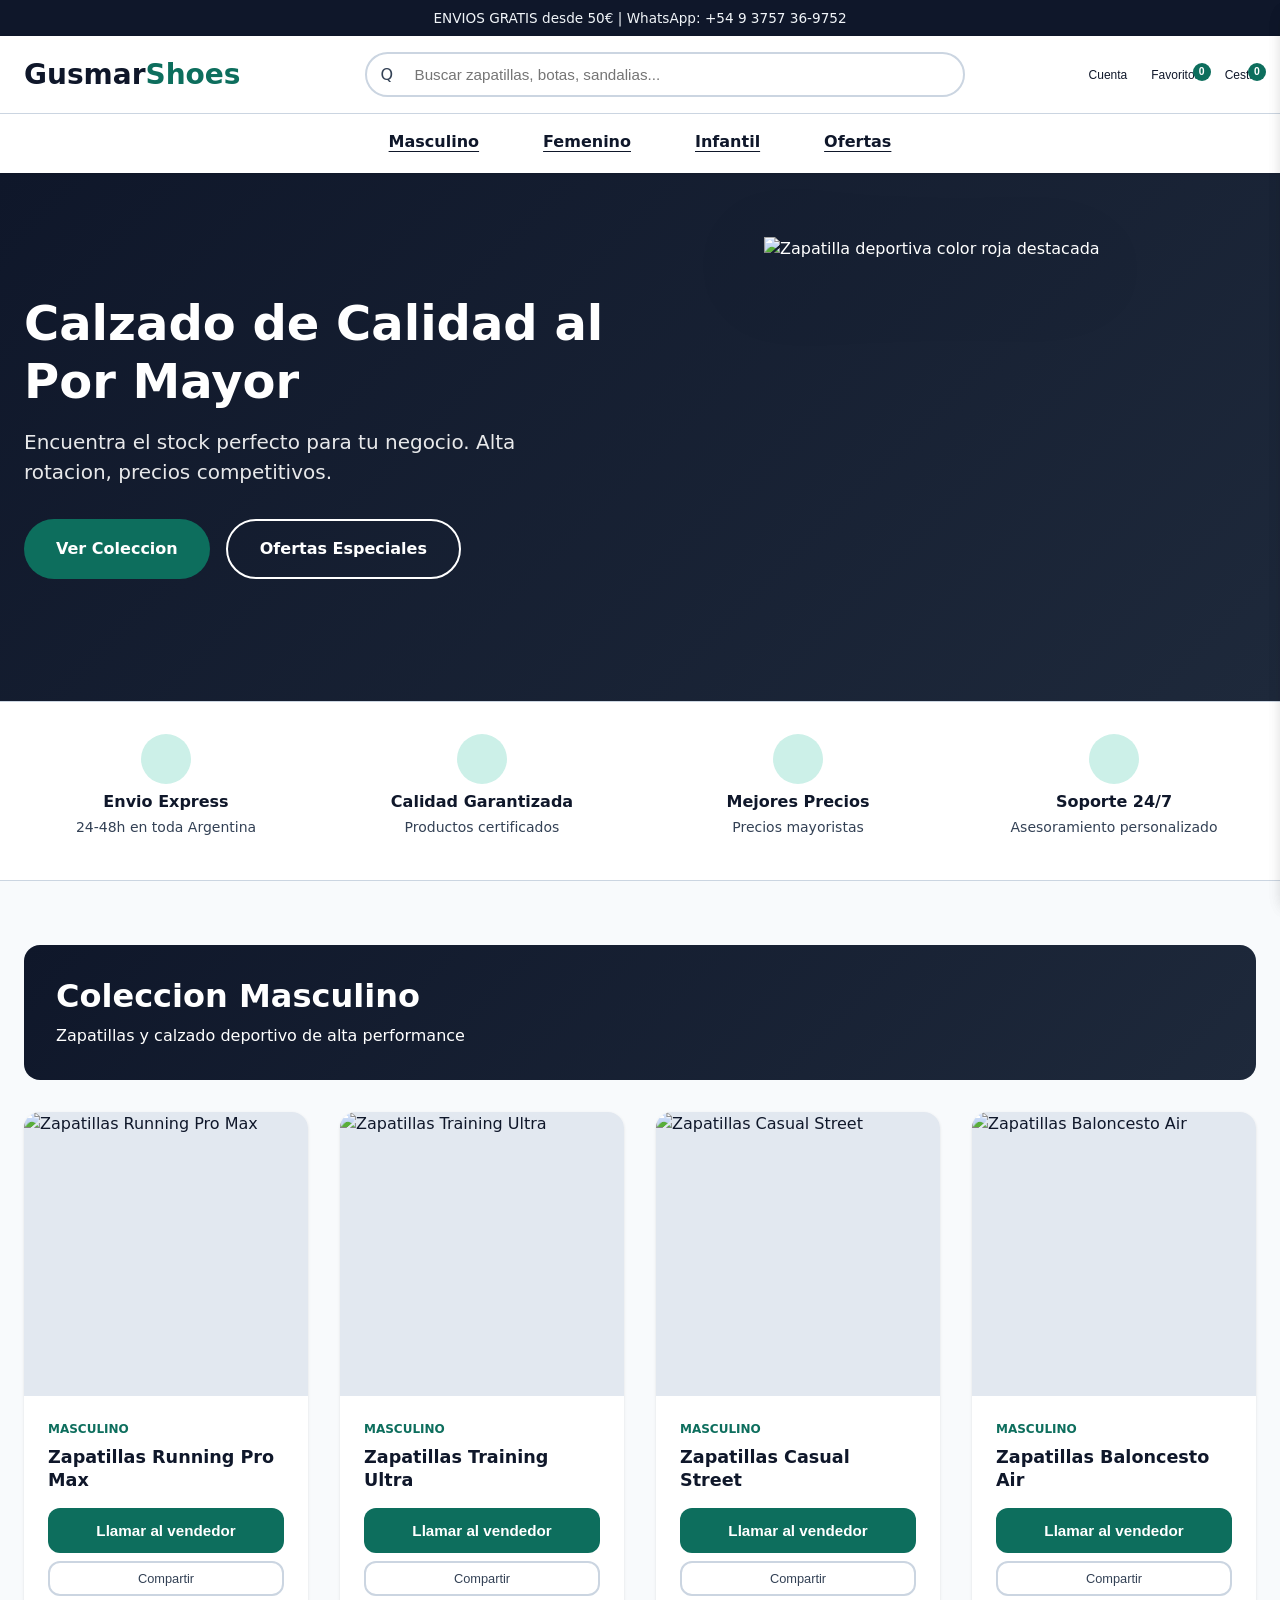
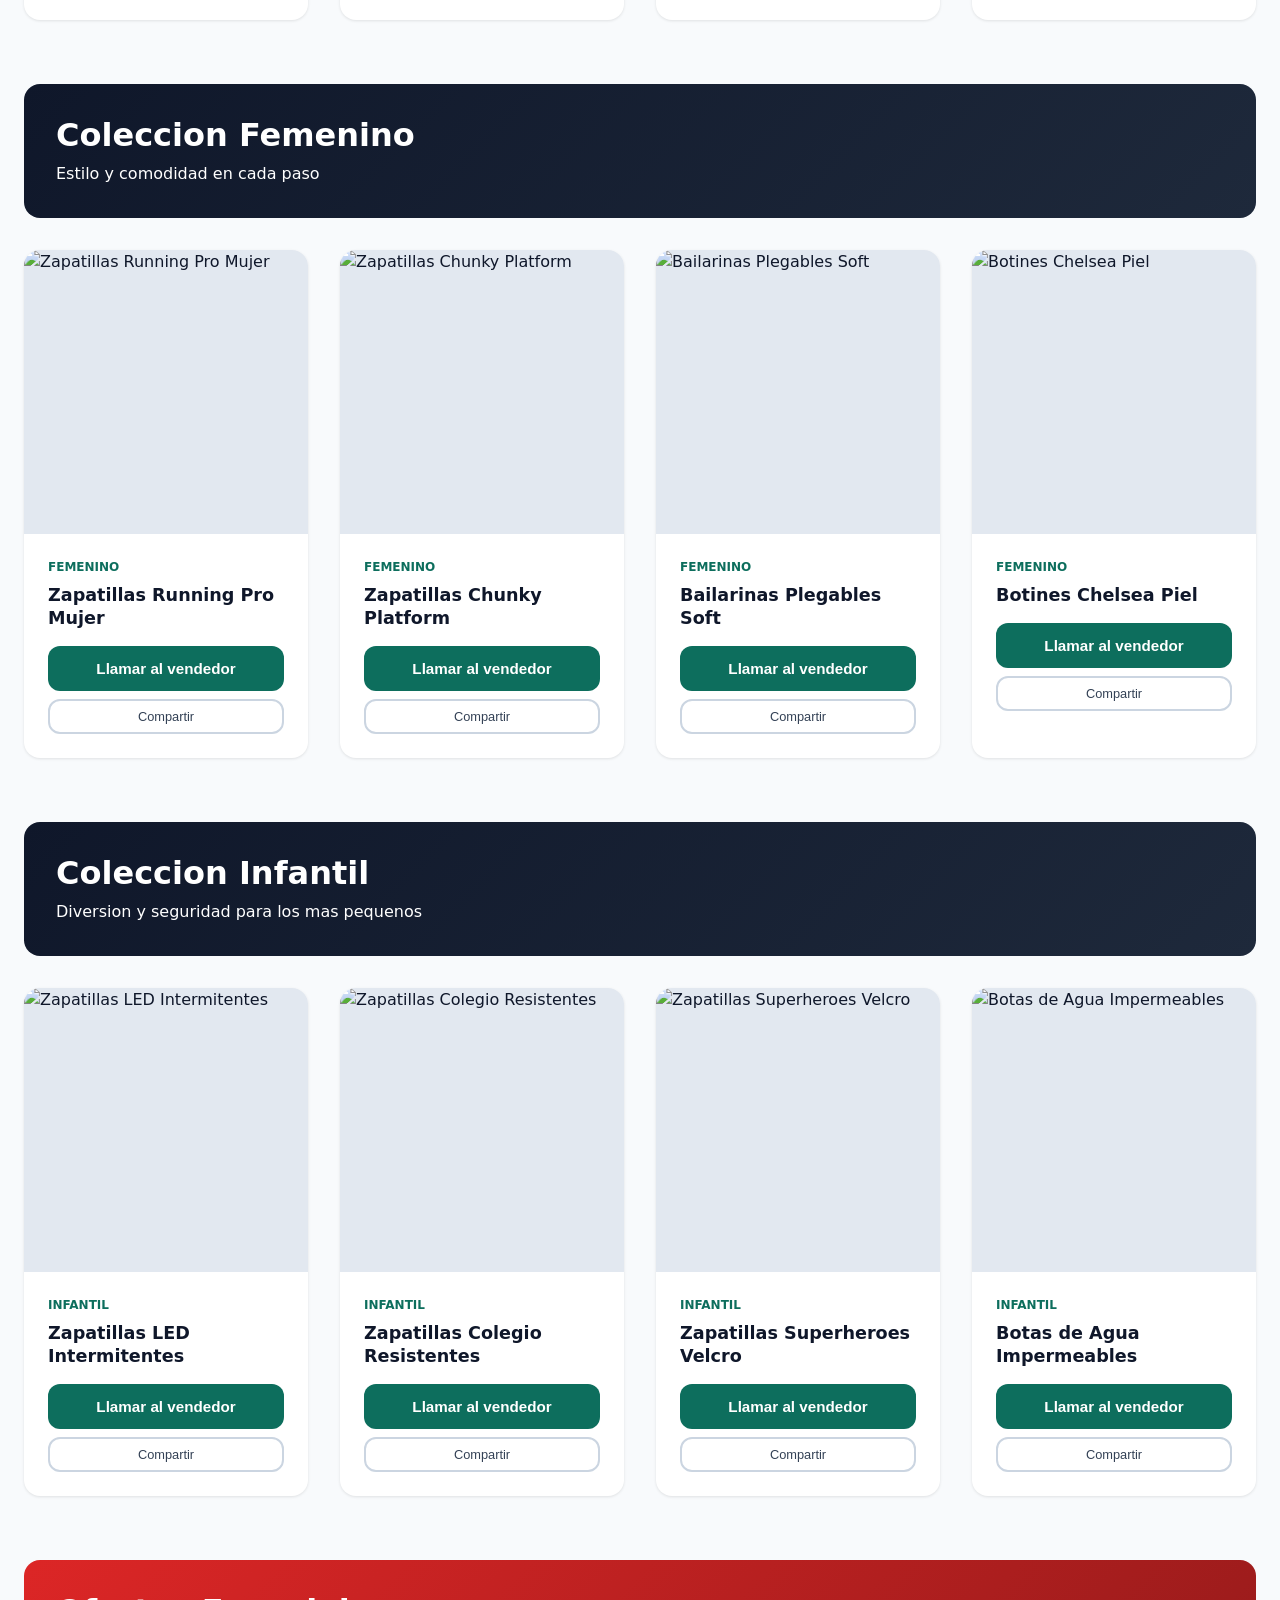
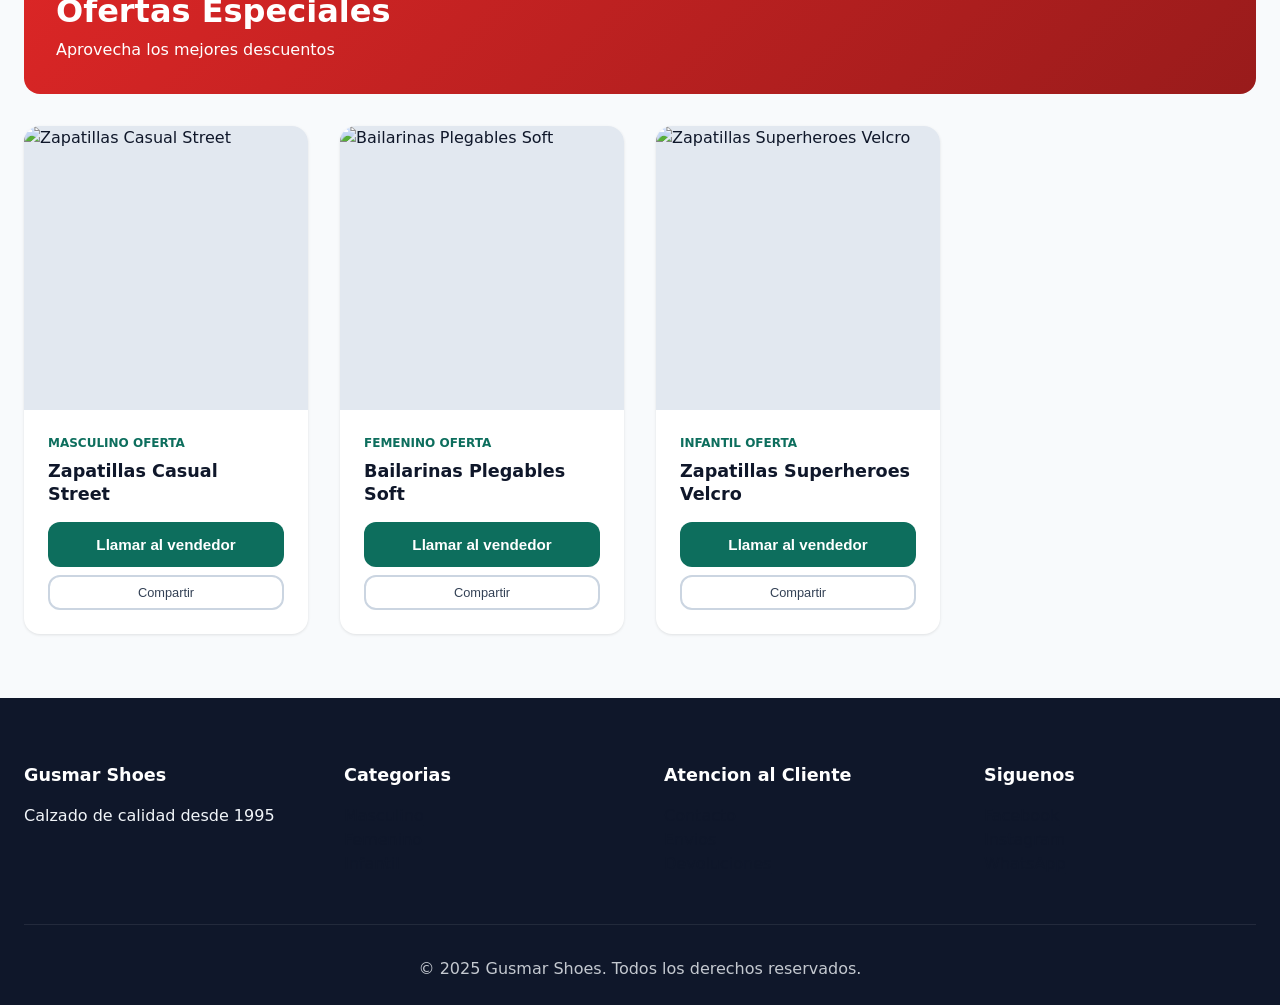
==== commit 57813895: "Update index.html" ====
--- a/index.html
+++ b/index.html
@@ -6,7 +6,7 @@
     <meta name="description" content="Argentina: Calzado al por mayor ideal para emprendedores que buscan stock rentable, alta rotación y calidad garantizada.">
     <meta name="theme-color" content="#1e293b">
     <meta http-equiv="Cache-Control" content="max-age=31536000">
-    <title>Gusmar Shoes | Calzado de Calidad</title>
+    <title>Gusmar Shoes | Para mayoristas</title>
     
     <!-- Preconnect critico -->
     <link rel="preconnect" href="https://images.unsplash.com">
@@ -15,11 +15,11 @@
     <!-- CSS critico inline + Anti-CLS + Acessibilidade -->
     <style>
         :root {
-            --primary: #1e293b;
-            --secondary: #334155;
-            --accent: #128C7E;
-            --accent-hover: #0d6e5d;
-            --accent-light: #d1fae5;
+            --primary: #0f172a;
+            --secondary: #1e293b;
+            --accent: #0d6e5d;
+            --accent-hover: #0a5a4c;
+            --accent-light: #ccf0e8;
             --background: #f8fafc;
             --surface: #ffffff;
             --text-primary: #0f172a;
@@ -41,34 +41,81 @@
             color: var(--text-primary);
             line-height: 1.5;
         }
-        /* Acessibilidade: contraste melhorado */
-        .top-bar {
-            background: var(--primary);
-            color: #f1f5f9;
+        /* ANTI-CLS: Reserva de espaço absoluto */
+        .hero {
+            min-height: 500px;
+            background: linear-gradient(135deg, var(--primary) 0%, var(--secondary) 100%);
+            color: #ffffff;
+            padding: 4rem 1.5rem;
+            position: relative;
+            overflow: hidden;
+            contain: content;
+        }
+        .hero-content {
+            max-width: 1400px;
+            margin: 0 auto;
+            display: grid;
+            grid-template-columns: 1fr 1fr;
+            gap: 4rem;
+            align-items: center;
+            position: relative;
+            z-index: 1;
+        }
+        .hero-image-wrap {
+            display: flex;
+            align-items: center;
+            justify-content: center;
+            min-height: 400px;
+            background: transparent;
+        }
+        .hero-shoe {
+            max-width: 100%;
+            height: auto;
+            filter: drop-shadow(0 20px 40px rgba(0,0,0,.3));
+            animation: none !important;
+            aspect-ratio: 1/1;
+            object-fit: contain;
+        }
+        .features-bar {
+            min-height: 180px;
+            background: var(--surface);
+            padding: 2rem 1.5rem;
+            margin: 0;
+            border-top: 1px solid var(--border);
+            border-bottom: 1px solid var(--border);
+            contain: content;
+        }
+        .features-grid {
+            max-width: 1400px;
+            margin: 0 auto;
+            display: grid;
+            grid-template-columns: repeat(auto-fit, minmax(200px, 1fr));
+            gap: 2rem;
             text-align: center;
-            padding: .5rem;
-            font-size: .85rem;
-        }
-        .category-link, .mobile-category-header, .footer-section a {
-            text-decoration: underline;
-            text-underline-offset: 4px;
-        }
-        .category-link:hover, .mobile-category-header:hover, .footer-section a:hover {
-            text-decoration: none;
-        }
-        .btn-primary, .btn-secondary, .whatsapp-button, .share-button {
+        }
+        h1 {
+            font-size: clamp(2rem, 5vw, 3rem);
+            margin-bottom: 1rem;
+            font-weight: 800;
+            line-height: 1.2;
+        }
+        h2 {
+            font-size: clamp(1.5rem, 4vw, 2rem);
+            margin-bottom: 0.5rem;
             font-weight: 700;
-        }
-        /* Correcao de contraste para botoes */
-        .btn-secondary {
-            border: 2px solid #ffffff;
-            color: #ffffff;
-        }
-        .btn-secondary:hover {
-            background: #ffffff;
-            color: var(--primary);
-        }
-        /* Skip link */
+            line-height: 1.2;
+        }
+        h3 {
+            font-size: 1.1rem;
+            margin-bottom: 0.5rem;
+            font-weight: 600;
+            line-height: 1.3;
+        }
+        h4 {
+            font-size: 1rem;
+            font-weight: 600;
+            margin-bottom: 0.5rem;
+        }
         .skip-link {
             position: absolute;
             top: -40px;
@@ -82,6 +129,13 @@
         .skip-link:focus {
             top: 0;
         }
+        .top-bar {
+            background: var(--primary);
+            color: #f1f5f9;
+            text-align: center;
+            padding: 0.5rem;
+            font-size: 0.85rem;
+        }
         header {
             background: var(--surface);
             box-shadow: var(--shadow);
@@ -110,7 +164,7 @@
         }
         .lazy {
             opacity: 0;
-            transition: opacity .3s;
+            transition: opacity 0.3s;
         }
         .lazy.loaded {
             opacity: 1;
@@ -124,7 +178,7 @@
             font-weight: 700;
             display: inline-flex;
             align-items: center;
-            gap: .5rem;
+            gap: 0.5rem;
             border: none;
             cursor: pointer;
             transform: translateZ(0);
@@ -132,39 +186,61 @@
         }
         .btn-primary:hover {
             background: var(--accent-hover);
+        }
+        .btn-secondary {
+            background: transparent;
             color: #ffffff;
-        }
-        img, .product-image-container, .hero-image-wrap {
-            display: block;
-            content-visibility: auto;
-        }
-        img {
-            width: 100%;
-            height: auto;
+            padding: 1rem 2rem;
+            border-radius: 50px;
+            text-decoration: none;
+            font-weight: 700;
+            border: 2px solid #ffffff;
+            display: inline-flex;
+            align-items: center;
+            gap: 0.5rem;
+            transform: translateZ(0);
+            backface-visibility: hidden;
+        }
+        .btn-secondary:hover {
+            background: #ffffff;
+            color: var(--primary);
         }
         .product-image-container {
             aspect-ratio: 1 / 1;
             background: #e2e8f0;
         }
-        .hero-image-wrap img {
-            aspect-ratio: 1 / 1;
-            max-width: 600px;
-            margin: 0 auto;
-        }
-        .hero-shoe {
-            animation: none !important;
-        }
         .products-grid {
             min-height: 400px;
         }
-        .whatsapp-button, .share-button, .btn-secondary {
-            transform: translateZ(0);
-            backface-visibility: hidden;
-        }
-        /* Acessibilidade: foco visivel */
-        a:focus, button:focus, input:focus, .btn-primary:focus, .btn-secondary:focus {
+        a:focus, button:focus, input:focus {
             outline: 3px solid var(--accent);
             outline-offset: 2px;
+        }
+        /* Correção de contraste para links */
+        a {
+            color: var(--accent);
+            text-decoration: underline;
+            text-underline-offset: 4px;
+        }
+        a:hover {
+            text-decoration: none;
+        }
+        .category-link, .footer-section a {
+            color: var(--text-primary);
+        }
+        .category-link:hover, .footer-section a:hover {
+            color: var(--accent);
+        }
+        /* Placeholder para skeleton loading */
+        .products-grid:empty {
+            min-height: 400px;
+            background: linear-gradient(90deg, #f0f0f0 25%, #e0e0e0 50%, #f0f0f0 75%);
+            background-size: 200% 100%;
+            animation: skeleton-loading 1.5s infinite;
+        }
+        @keyframes skeleton-loading {
+            0% { background-position: 200% 0; }
+            100% { background-position: -200% 0; }
         }
         @keyframes slideIn {
             from { transform: translateX(100%); opacity: 0; }
@@ -173,6 +249,18 @@
         @keyframes slideOut {
             from { transform: translateX(0); opacity: 1; }
             to { transform: translateX(100%); opacity: 0; }
+        }
+        @media (max-width: 1024px) {
+            .hero-content { grid-template-columns: 1fr; text-align: center; gap: 2rem; }
+            .hero-cta { justify-content: center; }
+        }
+        @media (max-width: 768px) {
+            .header-main { flex-wrap: wrap; }
+            .search-container { order: 3; max-width: 100%; width: 100%; }
+            .nav-categories { display: none; }
+            .hamburger { display: flex; }
+            .hero { padding: 3rem 1.5rem; min-height: 600px; }
+            .hero-image-wrap { min-height: 250px; }
         }
     </style>
     
@@ -249,11 +337,11 @@
                 </div>
                 <div class="hero-image-wrap">
                     <img 
-                        src="https://images.unsplash.com/photo-1542291026-7eec264c27ff?w=600&h=600&fit=crop&auto=format&q=80" 
+                        src="https://images.unsplash.com/photo-1542291026-7eec264c27ff?w=400&h=400&fit=crop&auto=format&q=80" 
                         alt="Zapatilla deportiva color roja destacada" 
                         class="hero-shoe"
-                        width="600"
-                        height="600"
+                        width="400"
+                        height="400"
                         loading="eager"
                         fetchpriority="high">
                 </div>
@@ -298,8 +386,9 @@
         </section>
     </main>
 
-    <aside id="cartSidebar" class="cart-sidebar" aria-label="Cesta de compras" aria-hidden="true"><div class="cart-sidebar-header"><h3>Mi Cesta</h3><button class="close-cart" aria-label="Cerrar cesta">X</button></div><div id="cartItems" class="cart-items"></div><div class="cart-footer"><button id="consultarStockBtn" class="whatsapp-cta">Consultar Stock</button></div></aside>
-    <aside id="wishlistSidebar" class="wishlist-sidebar" aria-label="Lista de favoritos" aria-hidden="true"><div class="wishlist-sidebar-header"><h3>Mis Favoritos</h3><button class="close-wishlist" aria-label="Cerrar favoritos">X</button></div><div id="wishlistItems" class="wishlist-items"></div></aside>
+    <!-- Sidebars sem aria-hidden para nao causar erro de acessibilidade -->
+    <aside id="cartSidebar" class="cart-sidebar" aria-label="Cesta de compras"><div class="cart-sidebar-header"><h3>Mi Cesta</h3><button class="close-cart" aria-label="Cerrar cesta">X</button></div><div id="cartItems" class="cart-items"></div><div class="cart-footer"><button id="consultarStockBtn" class="whatsapp-cta">Consultar Stock</button></div></aside>
+    <aside id="wishlistSidebar" class="wishlist-sidebar" aria-label="Lista de favoritos"><div class="wishlist-sidebar-header"><h3>Mis Favoritos</h3><button class="close-wishlist" aria-label="Cerrar favoritos">X</button></div><div id="wishlistItems" class="wishlist-items"></div></aside>
     <div id="cartOverlay" class="overlay" aria-hidden="true"></div>
 
     <div id="authModal" class="modal" role="dialog" aria-modal="true" aria-label="Registro de usuario"><div class="modal-content"><button class="close-modal" aria-label="Cerrar">X</button><h2>Crear Cuenta</h2><form id="authForm"><input type="text" id="userName" placeholder="Nombre completo" required><input type="email" id="userEmail" placeholder="Email" required><input type="tel" id="userPhone" placeholder="Telefono (solo numeros)" required><label class="checkbox-label"><input type="checkbox" id="consent" required>Acepto recibir comunicaciones</label><button type="submit" class="btn-primary" style="width:100%">Registrarme</button></form></div></div>
--- a/style.css
+++ b/style.css
@@ -1 +1 @@
-:root{--primary:#1e293b;--secondary:#334155;--accent:#128C7E;--accent-hover:#0d6e5d;--accent-light:#d1fae5;--background:#f8fafc;--surface:#ffffff;--text-primary:#0f172a;--text-secondary:#334155;--border:#cbd5e1;--shadow:0 1px 3px 0 rgba(0,0,0,.1);--shadow-lg:0 10px 15px -3px rgba(0,0,0,.1);--radius:12px;--radius-lg:16px}*{margin:0;padding:0;box-sizing:border-box}body{font-family:system-ui,-apple-system,'Segoe UI',Roboto,Helvetica,Arial,sans-serif;background:var(--background);color:var(--text-primary);line-height:1.5;-webkit-font-smoothing:antialiased}h1{font-size:clamp(2rem,5vw,3rem);margin-bottom:1rem;font-weight:800}h2{font-size:clamp(1.5rem,4vw,2rem);margin-bottom:.5rem;font-weight:700}h3{font-size:1.1rem;margin-bottom:.5rem;font-weight:600}h4{font-size:1rem;font-weight:600}.skip-link{position:absolute;top:-40px;left:0;background:var(--accent);color:#ffffff;padding:8px;text-decoration:underline;z-index:10000}.skip-link:focus{top:0}.top-bar{background:var(--primary);color:#f1f5f9;text-align:center;padding:.5rem;font-size:.85rem}header{background:var(--surface);box-shadow:var(--shadow);position:sticky;top:0;z-index:1000;transform:translateZ(0)}.header-main{max-width:1400px;margin:0 auto;padding:1rem 1.5rem;display:flex;justify-content:space-between;align-items:center;gap:2rem}.logo{font-size:1.75rem;font-weight:800;color:var(--primary);text-decoration:none}.logo span{color:var(--accent)}.search-container{flex:1;max-width:600px;position:relative}.search-bar{width:100%;padding:.75rem 1rem .75rem 3rem;border:2px solid var(--border);border-radius:50px;font-size:.95rem;transition:border-color .2s,box-shadow .2s;background:var(--surface)}.search-bar:focus{outline:none;border-color:var(--accent);box-shadow:0 0 0 3px var(--accent-light)}.search-icon{position:absolute;left:1rem;top:50%;transform:translateY(-50%);color:var(--text-secondary);pointer-events:none}.search-suggestions{position:absolute;top:100%;left:0;right:0;background:var(--surface);border-radius:var(--radius);box-shadow:var(--shadow-lg);z-index:1000;display:none;margin-top:.5rem;border:1px solid var(--border)}.search-suggestions.active{display:block}.suggestion-item{padding:.75rem 1rem;cursor:pointer;border-bottom:1px solid var(--border);color:var(--text-primary)}.suggestion-item:hover{background:var(--accent-light)}.header-actions{display:flex;align-items:center;gap:1.5rem}.action-btn{display:flex;flex-direction:column;align-items:center;gap:.25rem;background:none;border:none;cursor:pointer;color:var(--text-primary);font-size:.75rem;position:relative}.action-btn:hover{color:var(--accent)}.cart-badge,.wishlist-badge{position:absolute;top:-5px;right:-10px;background:var(--accent);color:#ffffff;font-size:.65rem;font-weight:700;width:18px;height:18px;border-radius:50%;display:flex;align-items:center;justify-content:center}.nav-categories{background:var(--surface);border-top:1px solid var(--border)}.nav-container{max-width:1400px;margin:0 auto;padding:0 1.5rem}.category-menu{display:flex;list-style:none;justify-content:center;flex-wrap:wrap}.category-link{display:flex;align-items:center;gap:.5rem;padding:1rem 2rem;text-decoration:underline;text-underline-offset:4px;color:var(--text-primary);font-weight:600;border-bottom:3px solid transparent}.category-link:hover{color:var(--accent);text-decoration:none;border-bottom-color:var(--accent)}.hamburger{display:none;flex-direction:column;gap:4px;cursor:pointer;background:none;border:none;padding:.5rem}.hamburger span{width:24px;height:3px;background:var(--primary);border-radius:3px}.mobile-menu-overlay{display:none;position:fixed;top:0;left:0;right:0;bottom:0;background:rgba(0,0,0,.5);z-index:998}.mobile-menu{display:none;position:fixed;top:0;left:0;bottom:0;width:85%;max-width:400px;background:var(--surface);z-index:999;transform:translateX(-100%);transition:transform .3s;overflow-y:auto}.mobile-menu.active{display:block;transform:translateX(0)}.mobile-menu.active+.mobile-menu-overlay{display:block}.mobile-menu-header{background:var(--primary);color:#fff;padding:1.5rem;display:flex;justify-content:space-between;align-items:center}.mobile-menu-close{background:none;border:none;color:#fff;cursor:pointer;font-size:1.5rem}.mobile-category-header{display:block;padding:1rem 1.5rem;text-decoration:underline;text-underline-offset:4px;color:var(--text-primary);font-weight:600;border-bottom:1px solid var(--border)}.mobile-category-header:hover{background:var(--accent-light);text-decoration:none}.hero{background:linear-gradient(135deg,var(--primary)0%,var(--secondary)100%);color:#ffffff;padding:4rem 1.5rem;position:relative;overflow:hidden}.hero-content{max-width:1400px;margin:0 auto;display:grid;grid-template-columns:1fr 1fr;gap:4rem;align-items:center;position:relative;z-index:1}.hero-text p{font-size:1.25rem;opacity:.9;margin-bottom:2rem}.hero-cta{display:flex;gap:1rem;flex-wrap:wrap}.btn-primary{background:var(--accent);color:#ffffff;padding:1rem 2rem;border-radius:50px;text-decoration:none;font-weight:700;display:inline-flex;align-items:center;gap:.5rem;border:none;cursor:pointer;transform:translateZ(0);backface-visibility:hidden}.btn-primary:hover{background:var(--accent-hover);color:#ffffff}.btn-secondary{background:transparent;color:#ffffff;padding:1rem 2rem;border-radius:50px;text-decoration:none;font-weight:700;border:2px solid #ffffff;display:inline-flex;align-items:center;gap:.5rem;transform:translateZ(0);backface-visibility:hidden}.btn-secondary:hover{background:#ffffff;color:var(--primary)}.hero-image-wrap{display:flex;align-items:center;justify-content:center}.hero-shoe{max-width:100%;height:auto;filter:drop-shadow(0 20px 40px rgba(0,0,0,.3));animation:none !important}.section-anchor{scroll-margin-top:120px}.section{max-width:1400px;margin:4rem auto;padding:0 1.5rem}.category-banner{background:linear-gradient(135deg,var(--primary)0%,var(--secondary)100%);color:#ffffff;padding:2rem;border-radius:var(--radius-lg);margin-bottom:2rem}.products-grid{display:grid;grid-template-columns:repeat(auto-fill,minmax(280px,1fr));gap:2rem;min-height:400px}.products-grid:empty{min-height:400px;background:linear-gradient(90deg,#f0f0f0 25%,#e0e0e0 50%,#f0f0f0 75%);background-size:200% 100%;animation:skeleton-loading 1.5s infinite}@keyframes skeleton-loading{0%{background-position:200% 0}100%{background-position:-200% 0}}.product-card{background:var(--surface);border-radius:var(--radius-lg);overflow:hidden;box-shadow:var(--shadow)}.product-image-container{position:relative;overflow:hidden;background:#e2e8f0;aspect-ratio:1/1}.product-image{width:100%;height:100%;object-fit:cover}.product-info{padding:1.5rem}.product-category{font-size:.75rem;color:var(--accent);font-weight:600;text-transform:uppercase;margin-bottom:.5rem}.product-title{font-size:1.1rem;margin-bottom:.75rem;color:var(--text-primary);font-weight:600}.whatsapp-button{width:100%;background:var(--accent);color:#ffffff;border:none;padding:.875rem;border-radius:var(--radius);font-size:.95rem;font-weight:700;cursor:pointer;display:flex;align-items:center;justify-content:center;gap:.5rem;margin-top:1rem;transform:translateZ(0);backface-visibility:hidden}.whatsapp-button:hover{background:var(--accent-hover)}.share-button{width:100%;background:transparent;color:var(--text-secondary);border:2px solid var(--border);padding:.5rem;border-radius:var(--radius);font-size:.8rem;cursor:pointer;margin-top:.5rem;display:flex;align-items:center;justify-content:center;gap:.5rem;transform:translateZ(0);backface-visibility:hidden}.share-button:hover{border-color:var(--accent);color:var(--accent)}.features-bar{background:var(--surface);padding:2rem 1.5rem;margin:3rem 0;border-top:1px solid var(--border);border-bottom:1px solid var(--border)}.features-grid{max-width:1400px;margin:0 auto;display:grid;grid-template-columns:repeat(auto-fit,minmax(200px,1fr));gap:2rem;text-align:center}.feature-icon{width:50px;height:50px;background:var(--accent-light);border-radius:50%;display:flex;align-items:center;justify-content:center;margin:0 auto .5rem;color:var(--accent)}.feature h3{font-size:1rem;margin-bottom:.25rem;font-weight:600}.feature p{font-size:.875rem;color:var(--text-secondary)}.cart-sidebar,.wishlist-sidebar{position:fixed;top:0;right:-400px;width:400px;height:100vh;background:var(--surface);box-shadow:var(--shadow-lg);z-index:2000;transition:right .3s;display:flex;flex-direction:column;transform:translateZ(0);backface-visibility:hidden}.cart-sidebar.active,.wishlist-sidebar.active{right:0}.cart-sidebar-header,.wishlist-sidebar-header{padding:1.5rem;border-bottom:1px solid var(--border);display:flex;justify-content:space-between;align-items:center}.close-cart,.close-wishlist{font-size:1.5rem;cursor:pointer;background:none;border:none;color:var(--text-secondary)}.cart-items,.wishlist-items{flex:1;overflow-y:auto;padding:1rem}.cart-item,.wishlist-item{display:flex;gap:1rem;padding:1rem;border-bottom:1px solid var(--border)}.cart-item-image,.wishlist-item-image{width:80px;height:80px;object-fit:cover;border-radius:var(--radius)}.cart-item-info,.wishlist-item-info{flex:1}.cart-item-title,.wishlist-item-title{font-weight:600;margin-bottom:.25rem}.remove-item,.remove-wishlist-item{background:none;border:none;color:var(--text-secondary);cursor:pointer;padding:.25rem;font-size:1.2rem}.wishlist-quantity{display:flex;align-items:center;gap:.5rem;margin-top:.5rem}.wishlist-qty-btn{width:30px;height:30px;border:1px solid var(--border);background:var(--surface);border-radius:6px;cursor:pointer;font-weight:700}.wishlist-qty-btn:hover{background:var(--accent-light)}.send-to-cart{background:var(--accent);color:#ffffff;border:none;padding:.25rem .75rem;border-radius:6px;cursor:pointer;font-size:.75rem;margin-top:.5rem;font-weight:600}.send-to-cart:hover{background:var(--accent-hover)}.cart-footer{padding:1.5rem;border-top:1px solid var(--border)}.whatsapp-cta{background:var(--accent);color:#ffffff;width:100%;padding:1rem;border-radius:var(--radius);font-weight:700;display:flex;align-items:center;justify-content:center;gap:.5rem;cursor:pointer;border:none}.whatsapp-cta:hover{background:var(--accent-hover)}.overlay{position:fixed;top:0;left:0;right:0;bottom:0;background:rgba(0,0,0,.5);z-index:1999;display:none}.overlay.active{display:block}.modal{display:none;position:fixed;top:0;left:0;width:100%;height:100%;background:rgba(0,0,0,.5);z-index:3000;align-items:center;justify-content:center;transform:translateZ(0);backface-visibility:hidden}.modal.active{display:flex}.modal-content{background:var(--surface);padding:2rem;border-radius:var(--radius-lg);max-width:500px;width:90%;position:relative;max-height:90vh;overflow-y:auto}.close-modal{position:absolute;top:1rem;right:1rem;font-size:1.5rem;cursor:pointer;background:none;border:none;color:var(--text-secondary)}.modal-content h2{margin-bottom:1.5rem}.modal-content input{width:100%;padding:.75rem;margin-bottom:1rem;border:2px solid var(--border);border-radius:var(--radius);font-size:1rem;background:var(--surface)}.modal-content input:focus{outline:none;border-color:var(--accent)}.checkbox-label{display:flex;align-items:center;gap:.5rem;margin-bottom:1rem;font-size:.85rem}.popup{display:none;position:fixed;top:0;left:0;width:100%;height:100%;background:rgba(0,0,0,.7);z-index:4000;align-items:center;justify-content:center;transform:translateZ(0);backface-visibility:hidden}.popup.active{display:flex}.popup-content{background:var(--surface);padding:2rem;border-radius:var(--radius-lg);max-width:450px;width:90%;position:relative;text-align:center;max-height:90vh;overflow-y:auto}.close-popup{position:absolute;top:1rem;right:1rem;font-size:1.5rem;cursor:pointer;background:none;border:none;color:var(--text-secondary)}.popup-content h2{margin-bottom:1rem}.popup-content input{width:100%;padding:.75rem;margin-bottom:1rem;border:2px solid var(--border);border-radius:var(--radius);font-size:1rem;background:var(--surface)}.popup-content input:focus{outline:none;border-color:var(--accent)}footer{background:var(--primary);color:#f1f5f9;padding:4rem 1.5rem 1.5rem;margin-top:4rem}.footer-grid{max-width:1400px;margin:0 auto;display:grid;grid-template-columns:repeat(auto-fit,minmax(200px,1fr));gap:3rem;margin-bottom:3rem}.footer-section h4{margin-bottom:1rem;font-size:1.1rem;color:#ffffff}.footer-section a{color:#cbd5e1;text-decoration:underline;text-underline-offset:4px}.footer-section a:hover{color:#ffffff;text-decoration:none}.footer-bottom{text-align:center;padding-top:2rem;border-top:1px solid rgba(255,255,255,.1);opacity:.8}.lazy{opacity:0;transition:opacity .3s}.lazy.loaded{opacity:1}.notification{position:fixed;top:100px;right:20px;background:var(--accent);color:#ffffff;padding:1rem 1.5rem;border-radius:12px;z-index:10000;display:flex;align-items:center;gap:.5rem;box-shadow:var(--shadow-lg);font-weight:600;animation:slideIn .3s ease-out}a:focus,button:focus,input:focus,.btn-primary:focus,.btn-secondary:focus,.whatsapp-button:focus,.share-button:focus{outline:3px solid var(--accent);outline-offset:2px}@keyframes slideIn{from{transform:translateX(100%);opacity:0}to{transform:translateX(0);opacity:1}}@keyframes slideOut{from{transform:translateX(0);opacity:1}to{transform:translateX(100%);opacity:0}}@media (max-width:1024px){.hero-content{grid-template-columns:1fr;text-align:center;gap:2rem}.hero-cta{justify-content:center}.features-grid{grid-template-columns:repeat(2,1fr)}}@media (max-width:768px){.header-main{flex-wrap:wrap}.search-container{order:3;max-width:100%;width:100%}.nav-categories{display:none}.hamburger{display:flex}.products-grid{grid-template-columns:repeat(2,1fr);gap:1rem}.cart-sidebar,.wishlist-sidebar{width:100%;right:-100%}.hero{padding:3rem 1.5rem}}@media (max-width:480px){.products-grid{grid-template-columns:1fr}.hero-text h1{font-size:1.75rem}.hero-text p{font-size:1rem}.features-grid{grid-template-columns:1fr}.header-actions{gap:.75rem}.action-btn{font-size:.65rem}}
+:root{--primary:#0f172a;--secondary:#1e293b;--accent:#0d6e5d;--accent-hover:#0a5a4c;--accent-light:#ccf0e8;--background:#f8fafc;--surface:#ffffff;--text-primary:#0f172a;--text-secondary:#334155;--border:#cbd5e1;--shadow:0 1px 3px 0 rgba(0,0,0,.1);--shadow-lg:0 10px 15px -3px rgba(0,0,0,.1);--radius:12px;--radius-lg:16px}*{margin:0;padding:0;box-sizing:border-box}body{font-family:system-ui,-apple-system,'Segoe UI',Roboto,Helvetica,Arial,sans-serif;background:var(--background);color:var(--text-primary);line-height:1.5;-webkit-font-smoothing:antialiased}h1{font-size:clamp(2rem,5vw,3rem);margin-bottom:1rem;font-weight:800;line-height:1.2}h2{font-size:clamp(1.5rem,4vw,2rem);margin-bottom:.5rem;font-weight:700;line-height:1.2}h3{font-size:1.1rem;margin-bottom:.5rem;font-weight:600;line-height:1.3}h4{font-size:1rem;font-weight:600;margin-bottom:.5rem}.skip-link{position:absolute;top:-40px;left:0;background:var(--accent);color:#ffffff;padding:8px;text-decoration:underline;z-index:10000}.skip-link:focus{top:0}.top-bar{background:var(--primary);color:#f1f5f9;text-align:center;padding:.5rem;font-size:.85rem}header{background:var(--surface);box-shadow:var(--shadow);position:sticky;top:0;z-index:1000;transform:translateZ(0)}.header-main{max-width:1400px;margin:0 auto;padding:1rem 1.5rem;display:flex;justify-content:space-between;align-items:center;gap:2rem}.logo{font-size:1.75rem;font-weight:800;color:var(--primary);text-decoration:none}.logo span{color:var(--accent)}.search-container{flex:1;max-width:600px;position:relative}.search-bar{width:100%;padding:.75rem 1rem .75rem 3rem;border:2px solid var(--border);border-radius:50px;font-size:.95rem;transition:border-color .2s,box-shadow .2s;background:var(--surface);color:var(--text-primary)}.search-bar:focus{outline:none;border-color:var(--accent);box-shadow:0 0 0 3px var(--accent-light)}.search-icon{position:absolute;left:1rem;top:50%;transform:translateY(-50%);color:var(--text-secondary);pointer-events:none}.search-suggestions{position:absolute;top:100%;left:0;right:0;background:var(--surface);border-radius:var(--radius);box-shadow:var(--shadow-lg);z-index:1000;display:none;margin-top:.5rem;border:1px solid var(--border)}.search-suggestions.active{display:block}.suggestion-item{padding:.75rem 1rem;cursor:pointer;border-bottom:1px solid var(--border);color:var(--text-primary)}.suggestion-item:hover{background:var(--accent-light)}.header-actions{display:flex;align-items:center;gap:1.5rem}.action-btn{display:flex;flex-direction:column;align-items:center;gap:.25rem;background:none;border:none;cursor:pointer;color:var(--text-primary);font-size:.75rem;position:relative}.action-btn:hover{color:var(--accent)}.cart-badge,.wishlist-badge{position:absolute;top:-5px;right:-10px;background:var(--accent);color:#ffffff;font-size:.65rem;font-weight:700;width:18px;height:18px;border-radius:50%;display:flex;align-items:center;justify-content:center}.nav-categories{background:var(--surface);border-top:1px solid var(--border)}.nav-container{max-width:1400px;margin:0 auto;padding:0 1.5rem}.category-menu{display:flex;list-style:none;justify-content:center;flex-wrap:wrap}.category-link{display:flex;align-items:center;gap:.5rem;padding:1rem 2rem;text-decoration:underline;text-underline-offset:4px;color:var(--text-primary);font-weight:600;border-bottom:3px solid transparent}.category-link:hover{color:var(--accent);text-decoration:none;border-bottom-color:var(--accent)}.hamburger{display:none;flex-direction:column;gap:4px;cursor:pointer;background:none;border:none;padding:.5rem}.hamburger span{width:24px;height:3px;background:var(--primary);border-radius:3px}.mobile-menu-overlay{display:none;position:fixed;top:0;left:0;right:0;bottom:0;background:rgba(0,0,0,.5);z-index:998}.mobile-menu{display:none;position:fixed;top:0;left:0;bottom:0;width:85%;max-width:400px;background:var(--surface);z-index:999;transform:translateX(-100%);transition:transform .3s;overflow-y:auto}.mobile-menu.active{display:block;transform:translateX(0)}.mobile-menu.active+.mobile-menu-overlay{display:block}.mobile-menu-header{background:var(--primary);color:#fff;padding:1.5rem;display:flex;justify-content:space-between;align-items:center}.mobile-menu-close{background:none;border:none;color:#fff;cursor:pointer;font-size:1.5rem}.mobile-category-header{display:block;padding:1rem 1.5rem;text-decoration:underline;text-underline-offset:4px;color:var(--text-primary);font-weight:600;border-bottom:1px solid var(--border)}.mobile-category-header:hover{background:var(--accent-light);text-decoration:none}.hero{min-height:500px;background:linear-gradient(135deg,var(--primary)0%,var(--secondary)100%);color:#ffffff;padding:4rem 1.5rem;position:relative;overflow:hidden;contain:content}.hero-content{max-width:1400px;margin:0 auto;display:grid;grid-template-columns:1fr 1fr;gap:4rem;align-items:center;position:relative;z-index:1}.hero-text p{font-size:1.25rem;opacity:.9;margin-bottom:2rem}.hero-cta{display:flex;gap:1rem;flex-wrap:wrap}.btn-primary{background:var(--accent);color:#ffffff;padding:1rem 2rem;border-radius:50px;text-decoration:none;font-weight:700;display:inline-flex;align-items:center;gap:.5rem;border:none;cursor:pointer;transform:translateZ(0);backface-visibility:hidden}.btn-primary:hover{background:var(--accent-hover)}.btn-secondary{background:transparent;color:#ffffff;padding:1rem 2rem;border-radius:50px;text-decoration:none;font-weight:700;border:2px solid #ffffff;display:inline-flex;align-items:center;gap:.5rem;transform:translateZ(0);backface-visibility:hidden}.btn-secondary:hover{background:#ffffff;color:var(--primary)}.hero-image-wrap{display:flex;align-items:center;justify-content:center;min-height:400px;background:transparent}.hero-shoe{max-width:100%;height:auto;filter:drop-shadow(0 20px 40px rgba(0,0,0,.3));animation:none !important;aspect-ratio:1/1;object-fit:contain}.section-anchor{scroll-margin-top:120px}.section{max-width:1400px;margin:4rem auto;padding:0 1.5rem}.category-banner{background:linear-gradient(135deg,var(--primary)0%,var(--secondary)100%);color:#ffffff;padding:2rem;border-radius:var(--radius-lg);margin-bottom:2rem}.products-grid{display:grid;grid-template-columns:repeat(auto-fill,minmax(280px,1fr));gap:2rem;min-height:400px}.products-grid:empty{min-height:400px;background:linear-gradient(90deg,#f0f0f0 25%,#e0e0e0 50%,#f0f0f0 75%);background-size:200% 100%;animation:skeleton-loading 1.5s infinite}@keyframes skeleton-loading{0%{background-position:200% 0}100%{background-position:-200% 0}}.product-card{background:var(--surface);border-radius:var(--radius-lg);overflow:hidden;box-shadow:var(--shadow)}.product-image-container{position:relative;overflow:hidden;background:#e2e8f0;aspect-ratio:1/1}.product-image{width:100%;height:100%;object-fit:cover}.product-info{padding:1.5rem}.product-category{font-size:.75rem;color:var(--accent);font-weight:600;text-transform:uppercase;margin-bottom:.5rem}.product-title{font-size:1.1rem;margin-bottom:.75rem;color:var(--text-primary);font-weight:600}.whatsapp-button{width:100%;background:var(--accent);color:#ffffff;border:none;padding:.875rem;border-radius:var(--radius);font-size:.95rem;font-weight:700;cursor:pointer;display:flex;align-items:center;justify-content:center;gap:.5rem;margin-top:1rem;transform:translateZ(0);backface-visibility:hidden}.whatsapp-button:hover{background:var(--accent-hover)}.share-button{width:100%;background:transparent;color:var(--text-secondary);border:2px solid var(--border);padding:.5rem;border-radius:var(--radius);font-size:.8rem;cursor:pointer;margin-top:.5rem;display:flex;align-items:center;justify-content:center;gap:.5rem;transform:translateZ(0);backface-visibility:hidden}.share-button:hover{border-color:var(--accent);color:var(--accent)}.features-bar{min-height:180px;background:var(--surface);padding:2rem 1.5rem;margin:0;border-top:1px solid var(--border);border-bottom:1px solid var(--border);contain:content}.features-grid{max-width:1400px;margin:0 auto;display:grid;grid-template-columns:repeat(auto-fit,minmax(200px,1fr));gap:2rem;text-align:center}.feature-icon{width:50px;height:50px;background:var(--accent-light);border-radius:50%;display:flex;align-items:center;justify-content:center;margin:0 auto .5rem;color:var(--accent)}.feature h3{font-size:1rem;margin-bottom:.25rem;font-weight:600}.feature p{font-size:.875rem;color:var(--text-secondary)}.cart-sidebar,.wishlist-sidebar{position:fixed;top:0;right:-400px;width:400px;height:100vh;background:var(--surface);box-shadow:var(--shadow-lg);z-index:2000;transition:right .3s;display:flex;flex-direction:column;transform:translateZ(0);backface-visibility:hidden}.cart-sidebar.active,.wishlist-sidebar.active{right:0}.cart-sidebar-header,.wishlist-sidebar-header{padding:1.5rem;border-bottom:1px solid var(--border);display:flex;justify-content:space-between;align-items:center}.close-cart,.close-wishlist{font-size:1.5rem;cursor:pointer;background:none;border:none;color:var(--text-secondary)}.cart-items,.wishlist-items{flex:1;overflow-y:auto;padding:1rem}.cart-item,.wishlist-item{display:flex;gap:1rem;padding:1rem;border-bottom:1px solid var(--border)}.cart-item-image,.wishlist-item-image{width:80px;height:80px;object-fit:cover;border-radius:var(--radius)}.cart-item-info,.wishlist-item-info{flex:1}.cart-item-title,.wishlist-item-title{font-weight:600;margin-bottom:.25rem}.remove-item,.remove-wishlist-item{background:none;border:none;color:var(--text-secondary);cursor:pointer;padding:.25rem;font-size:1.2rem}.wishlist-quantity{display:flex;align-items:center;gap:.5rem;margin-top:.5rem}.wishlist-qty-btn{width:30px;height:30px;border:1px solid var(--border);background:var(--surface);border-radius:6px;cursor:pointer;font-weight:700}.wishlist-qty-btn:hover{background:var(--accent-light)}.send-to-cart{background:var(--accent);color:#ffffff;border:none;padding:.25rem .75rem;border-radius:6px;cursor:pointer;font-size:.75rem;margin-top:.5rem;font-weight:600}.send-to-cart:hover{background:var(--accent-hover)}.cart-footer{padding:1.5rem;border-top:1px solid var(--border)}.whatsapp-cta{background:var(--accent);color:#ffffff;width:100%;padding:1rem;border-radius:var(--radius);font-weight:700;display:flex;align-items:center;justify-content:center;gap:.5rem;cursor:pointer;border:none}.whatsapp-cta:hover{background:var(--accent-hover)}.overlay{position:fixed;top:0;left:0;right:0;bottom:0;background:rgba(0,0,0,.5);z-index:1999;display:none}.overlay.active{display:block}.modal{display:none;position:fixed;top:0;left:0;width:100%;height:100%;background:rgba(0,0,0,.5);z-index:3000;align-items:center;justify-content:center;transform:translateZ(0);backface-visibility:hidden}.modal.active{display:flex}.modal-content{background:var(--surface);padding:2rem;border-radius:var(--radius-lg);max-width:500px;width:90%;position:relative;max-height:90vh;overflow-y:auto}.close-modal{position:absolute;top:1rem;right:1rem;font-size:1.5rem;cursor:pointer;background:none;border:none;color:var(--text-secondary)}.modal-content h2{margin-bottom:1.5rem}.modal-content input{width:100%;padding:.75rem;margin-bottom:1rem;border:2px solid var(--border);border-radius:var(--radius);font-size:1rem;background:var(--surface);color:var(--text-primary)}.modal-content input:focus{outline:none;border-color:var(--accent)}.checkbox-label{display:flex;align-items:center;gap:.5rem;margin-bottom:1rem;font-size:.85rem}.popup{display:none;position:fixed;top:0;left:0;width:100%;height:100%;background:rgba(0,0,0,.7);z-index:4000;align-items:center;justify-content:center;transform:translateZ(0);backface-visibility:hidden}.popup.active{display:flex}.popup-content{background:var(--surface);padding:2rem;border-radius:var(--radius-lg);max-width:450px;width:90%;position:relative;text-align:center;max-height:90vh;overflow-y:auto}.close-popup{position:absolute;top:1rem;right:1rem;font-size:1.5rem;cursor:pointer;background:none;border:none;color:var(--text-secondary)}.popup-content h2{margin-bottom:1rem}.popup-content input{width:100%;padding:.75rem;margin-bottom:1rem;border:2px solid var(--border);border-radius:var(--radius);font-size:1rem;background:var(--surface);color:var(--text-primary)}.popup-content input:focus{outline:none;border-color:var(--accent)}footer{background:var(--primary);color:#f1f5f9;padding:4rem 1.5rem 1.5rem;margin-top:4rem}.footer-grid{max-width:1400px;margin:0 auto;display:grid;grid-template-columns:repeat(auto-fit,minmax(200px,1fr));gap:3rem;margin-bottom:3rem}.footer-section h4{margin-bottom:1rem;font-size:1.1rem;color:#ffffff}.footer-section a{color:#cbd5e1;text-decoration:underline;text-underline-offset:4px}.footer-section a:hover{color:#ffffff;text-decoration:none}.footer-bottom{text-align:center;padding-top:2rem;border-top:1px solid rgba(255,255,255,.1);opacity:.8}.lazy{opacity:0;transition:opacity .3s}.lazy.loaded{opacity:1}.notification{position:fixed;top:100px;right:20px;background:var(--accent);color:#ffffff;padding:1rem 1.5rem;border-radius:12px;z-index:10000;display:flex;align-items:center;gap:.5rem;box-shadow:var(--shadow-lg);font-weight:600;animation:slideIn .3s ease-out}a:focus,button:focus,input:focus,.btn-primary:focus,.btn-secondary:focus,.whatsapp-button:focus,.share-button:focus{outline:3px solid var(--accent);outline-offset:2px}a{color:var(--accent);text-decoration:underline;text-underline-offset:4px}a:hover{text-decoration:none}.category-link,.footer-section a{color:var(--text-primary)}.category-link:hover,.footer-section a:hover{color:var(--accent)}@keyframes slideIn{from{transform:translateX(100%);opacity:0}to{transform:translateX(0);opacity:1}}@keyframes slideOut{from{transform:translateX(0);opacity:1}to{transform:translateX(100%);opacity:0}}@media (max-width:1024px){.hero-content{grid-template-columns:1fr;text-align:center;gap:2rem}.hero-cta{justify-content:center}}@media (max-width:768px){.header-main{flex-wrap:wrap}.search-container{order:3;max-width:100%;width:100%}.nav-categories{display:none}.hamburger{display:flex}.hero{padding:3rem 1.5rem;min-height:600px}.hero-image-wrap{min-height:250px}.products-grid{grid-template-columns:repeat(2,1fr);gap:1rem}.cart-sidebar,.wishlist-sidebar{width:100%;right:-100%}}@media (max-width:480px){.products-grid{grid-template-columns:1fr}.hero-text h1{font-size:1.75rem}.hero-text p{font-size:1rem}.header-actions{gap:.75rem}.action-btn{font-size:.65rem}}
--- a/style.css
+++ b/style.css
@@ -1 +1 @@
-:root{--primary:#1e293b;--secondary:#334155;--accent:#128C7E;--accent-hover:#0d6e5d;--accent-light:#d1fae5;--background:#f8fafc;--surface:#ffffff;--text-primary:#0f172a;--text-secondary:#334155;--border:#cbd5e1;--shadow:0 1px 3px 0 rgba(0,0,0,.1);--shadow-lg:0 10px 15px -3px rgba(0,0,0,.1);--radius:12px;--radius-lg:16px}*{margin:0;padding:0;box-sizing:border-box}body{font-family:system-ui,-apple-system,'Segoe UI',Roboto,Helvetica,Arial,sans-serif;background:var(--background);color:var(--text-primary);line-height:1.5;-webkit-font-smoothing:antialiased}h1{font-size:clamp(2rem,5vw,3rem);margin-bottom:1rem;font-weight:800}h2{font-size:clamp(1.5rem,4vw,2rem);margin-bottom:.5rem;font-weight:700}h3{font-size:1.1rem;margin-bottom:.5rem;font-weight:600}h4{font-size:1rem;font-weight:600}.skip-link{position:absolute;top:-40px;left:0;background:var(--accent);color:#ffffff;padding:8px;text-decoration:underline;z-index:10000}.skip-link:focus{top:0}.top-bar{background:var(--primary);color:#f1f5f9;text-align:center;padding:.5rem;font-size:.85rem}header{background:var(--surface);box-shadow:var(--shadow);position:sticky;top:0;z-index:1000;transform:translateZ(0)}.header-main{max-width:1400px;margin:0 auto;padding:1rem 1.5rem;display:flex;justify-content:space-between;align-items:center;gap:2rem}.logo{font-size:1.75rem;font-weight:800;color:var(--primary);text-decoration:none}.logo span{color:var(--accent)}.search-container{flex:1;max-width:600px;position:relative}.search-bar{width:100%;padding:.75rem 1rem .75rem 3rem;border:2px solid var(--border);border-radius:50px;font-size:.95rem;transition:border-color .2s,box-shadow .2s;background:var(--surface)}.search-bar:focus{outline:none;border-color:var(--accent);box-shadow:0 0 0 3px var(--accent-light)}.search-icon{position:absolute;left:1rem;top:50%;transform:translateY(-50%);color:var(--text-secondary);pointer-events:none}.search-suggestions{position:absolute;top:100%;left:0;right:0;background:var(--surface);border-radius:var(--radius);box-shadow:var(--shadow-lg);z-index:1000;display:none;margin-top:.5rem;border:1px solid var(--border)}.search-suggestions.active{display:block}.suggestion-item{padding:.75rem 1rem;cursor:pointer;border-bottom:1px solid var(--border);color:var(--text-primary)}.suggestion-item:hover{background:var(--accent-light)}.header-actions{display:flex;align-items:center;gap:1.5rem}.action-btn{display:flex;flex-direction:column;align-items:center;gap:.25rem;background:none;border:none;cursor:pointer;color:var(--text-primary);font-size:.75rem;position:relative}.action-btn:hover{color:var(--accent)}.cart-badge,.wishlist-badge{position:absolute;top:-5px;right:-10px;background:var(--accent);color:#ffffff;font-size:.65rem;font-weight:700;width:18px;height:18px;border-radius:50%;display:flex;align-items:center;justify-content:center}.nav-categories{background:var(--surface);border-top:1px solid var(--border)}.nav-container{max-width:1400px;margin:0 auto;padding:0 1.5rem}.category-menu{display:flex;list-style:none;justify-content:center;flex-wrap:wrap}.category-link{display:flex;align-items:center;gap:.5rem;padding:1rem 2rem;text-decoration:underline;text-underline-offset:4px;color:var(--text-primary);font-weight:600;border-bottom:3px solid transparent}.category-link:hover{color:var(--accent);text-decoration:none;border-bottom-color:var(--accent)}.hamburger{display:none;flex-direction:column;gap:4px;cursor:pointer;background:none;border:none;padding:.5rem}.hamburger span{width:24px;height:3px;background:var(--primary);border-radius:3px}.mobile-menu-overlay{display:none;position:fixed;top:0;left:0;right:0;bottom:0;background:rgba(0,0,0,.5);z-index:998}.mobile-menu{display:none;position:fixed;top:0;left:0;bottom:0;width:85%;max-width:400px;background:var(--surface);z-index:999;transform:translateX(-100%);transition:transform .3s;overflow-y:auto}.mobile-menu.active{display:block;transform:translateX(0)}.mobile-menu.active+.mobile-menu-overlay{display:block}.mobile-menu-header{background:var(--primary);color:#fff;padding:1.5rem;display:flex;justify-content:space-between;align-items:center}.mobile-menu-close{background:none;border:none;color:#fff;cursor:pointer;font-size:1.5rem}.mobile-category-header{display:block;padding:1rem 1.5rem;text-decoration:underline;text-underline-offset:4px;color:var(--text-primary);font-weight:600;border-bottom:1px solid var(--border)}.mobile-category-header:hover{background:var(--accent-light);text-decoration:none}.hero{background:linear-gradient(135deg,var(--primary)0%,var(--secondary)100%);color:#ffffff;padding:4rem 1.5rem;position:relative;overflow:hidden}.hero-content{max-width:1400px;margin:0 auto;display:grid;grid-template-columns:1fr 1fr;gap:4rem;align-items:center;position:relative;z-index:1}.hero-text p{font-size:1.25rem;opacity:.9;margin-bottom:2rem}.hero-cta{display:flex;gap:1rem;flex-wrap:wrap}.btn-primary{background:var(--accent);color:#ffffff;padding:1rem 2rem;border-radius:50px;text-decoration:none;font-weight:700;display:inline-flex;align-items:center;gap:.5rem;border:none;cursor:pointer;transform:translateZ(0);backface-visibility:hidden}.btn-primary:hover{background:var(--accent-hover);color:#ffffff}.btn-secondary{background:transparent;color:#ffffff;padding:1rem 2rem;border-radius:50px;text-decoration:none;font-weight:700;border:2px solid #ffffff;display:inline-flex;align-items:center;gap:.5rem;transform:translateZ(0);backface-visibility:hidden}.btn-secondary:hover{background:#ffffff;color:var(--primary)}.hero-image-wrap{display:flex;align-items:center;justify-content:center}.hero-shoe{max-width:100%;height:auto;filter:drop-shadow(0 20px 40px rgba(0,0,0,.3));animation:none !important}.section-anchor{scroll-margin-top:120px}.section{max-width:1400px;margin:4rem auto;padding:0 1.5rem}.category-banner{background:linear-gradient(135deg,var(--primary)0%,var(--secondary)100%);color:#ffffff;padding:2rem;border-radius:var(--radius-lg);margin-bottom:2rem}.products-grid{display:grid;grid-template-columns:repeat(auto-fill,minmax(280px,1fr));gap:2rem;min-height:400px}.products-grid:empty{min-height:400px;background:linear-gradient(90deg,#f0f0f0 25%,#e0e0e0 50%,#f0f0f0 75%);background-size:200% 100%;animation:skeleton-loading 1.5s infinite}@keyframes skeleton-loading{0%{background-position:200% 0}100%{background-position:-200% 0}}.product-card{background:var(--surface);border-radius:var(--radius-lg);overflow:hidden;box-shadow:var(--shadow)}.product-image-container{position:relative;overflow:hidden;background:#e2e8f0;aspect-ratio:1/1}.product-image{width:100%;height:100%;object-fit:cover}.product-info{padding:1.5rem}.product-category{font-size:.75rem;color:var(--accent);font-weight:600;text-transform:uppercase;margin-bottom:.5rem}.product-title{font-size:1.1rem;margin-bottom:.75rem;color:var(--text-primary);font-weight:600}.whatsapp-button{width:100%;background:var(--accent);color:#ffffff;border:none;padding:.875rem;border-radius:var(--radius);font-size:.95rem;font-weight:700;cursor:pointer;display:flex;align-items:center;justify-content:center;gap:.5rem;margin-top:1rem;transform:translateZ(0);backface-visibility:hidden}.whatsapp-button:hover{background:var(--accent-hover)}.share-button{width:100%;background:transparent;color:var(--text-secondary);border:2px solid var(--border);padding:.5rem;border-radius:var(--radius);font-size:.8rem;cursor:pointer;margin-top:.5rem;display:flex;align-items:center;justify-content:center;gap:.5rem;transform:translateZ(0);backface-visibility:hidden}.share-button:hover{border-color:var(--accent);color:var(--accent)}.features-bar{background:var(--surface);padding:2rem 1.5rem;margin:3rem 0;border-top:1px solid var(--border);border-bottom:1px solid var(--border)}.features-grid{max-width:1400px;margin:0 auto;display:grid;grid-template-columns:repeat(auto-fit,minmax(200px,1fr));gap:2rem;text-align:center}.feature-icon{width:50px;height:50px;background:var(--accent-light);border-radius:50%;display:flex;align-items:center;justify-content:center;margin:0 auto .5rem;color:var(--accent)}.feature h3{font-size:1rem;margin-bottom:.25rem;font-weight:600}.feature p{font-size:.875rem;color:var(--text-secondary)}.cart-sidebar,.wishlist-sidebar{position:fixed;top:0;right:-400px;width:400px;height:100vh;background:var(--surface);box-shadow:var(--shadow-lg);z-index:2000;transition:right .3s;display:flex;flex-direction:column;transform:translateZ(0);backface-visibility:hidden}.cart-sidebar.active,.wishlist-sidebar.active{right:0}.cart-sidebar-header,.wishlist-sidebar-header{padding:1.5rem;border-bottom:1px solid var(--border);display:flex;justify-content:space-between;align-items:center}.close-cart,.close-wishlist{font-size:1.5rem;cursor:pointer;background:none;border:none;color:var(--text-secondary)}.cart-items,.wishlist-items{flex:1;overflow-y:auto;padding:1rem}.cart-item,.wishlist-item{display:flex;gap:1rem;padding:1rem;border-bottom:1px solid var(--border)}.cart-item-image,.wishlist-item-image{width:80px;height:80px;object-fit:cover;border-radius:var(--radius)}.cart-item-info,.wishlist-item-info{flex:1}.cart-item-title,.wishlist-item-title{font-weight:600;margin-bottom:.25rem}.remove-item,.remove-wishlist-item{background:none;border:none;color:var(--text-secondary);cursor:pointer;padding:.25rem;font-size:1.2rem}.wishlist-quantity{display:flex;align-items:center;gap:.5rem;margin-top:.5rem}.wishlist-qty-btn{width:30px;height:30px;border:1px solid var(--border);background:var(--surface);border-radius:6px;cursor:pointer;font-weight:700}.wishlist-qty-btn:hover{background:var(--accent-light)}.send-to-cart{background:var(--accent);color:#ffffff;border:none;padding:.25rem .75rem;border-radius:6px;cursor:pointer;font-size:.75rem;margin-top:.5rem;font-weight:600}.send-to-cart:hover{background:var(--accent-hover)}.cart-footer{padding:1.5rem;border-top:1px solid var(--border)}.whatsapp-cta{background:var(--accent);color:#ffffff;width:100%;padding:1rem;border-radius:var(--radius);font-weight:700;display:flex;align-items:center;justify-content:center;gap:.5rem;cursor:pointer;border:none}.whatsapp-cta:hover{background:var(--accent-hover)}.overlay{position:fixed;top:0;left:0;right:0;bottom:0;background:rgba(0,0,0,.5);z-index:1999;display:none}.overlay.active{display:block}.modal{display:none;position:fixed;top:0;left:0;width:100%;height:100%;background:rgba(0,0,0,.5);z-index:3000;align-items:center;justify-content:center;transform:translateZ(0);backface-visibility:hidden}.modal.active{display:flex}.modal-content{background:var(--surface);padding:2rem;border-radius:var(--radius-lg);max-width:500px;width:90%;position:relative;max-height:90vh;overflow-y:auto}.close-modal{position:absolute;top:1rem;right:1rem;font-size:1.5rem;cursor:pointer;background:none;border:none;color:var(--text-secondary)}.modal-content h2{margin-bottom:1.5rem}.modal-content input{width:100%;padding:.75rem;margin-bottom:1rem;border:2px solid var(--border);border-radius:var(--radius);font-size:1rem;background:var(--surface)}.modal-content input:focus{outline:none;border-color:var(--accent)}.checkbox-label{display:flex;align-items:center;gap:.5rem;margin-bottom:1rem;font-size:.85rem}.popup{display:none;position:fixed;top:0;left:0;width:100%;height:100%;background:rgba(0,0,0,.7);z-index:4000;align-items:center;justify-content:center;transform:translateZ(0);backface-visibility:hidden}.popup.active{display:flex}.popup-content{background:var(--surface);padding:2rem;border-radius:var(--radius-lg);max-width:450px;width:90%;position:relative;text-align:center;max-height:90vh;overflow-y:auto}.close-popup{position:absolute;top:1rem;right:1rem;font-size:1.5rem;cursor:pointer;background:none;border:none;color:var(--text-secondary)}.popup-content h2{margin-bottom:1rem}.popup-content input{width:100%;padding:.75rem;margin-bottom:1rem;border:2px solid var(--border);border-radius:var(--radius);font-size:1rem;background:var(--surface)}.popup-content input:focus{outline:none;border-color:var(--accent)}footer{background:var(--primary);color:#f1f5f9;padding:4rem 1.5rem 1.5rem;margin-top:4rem}.footer-grid{max-width:1400px;margin:0 auto;display:grid;grid-template-columns:repeat(auto-fit,minmax(200px,1fr));gap:3rem;margin-bottom:3rem}.footer-section h4{margin-bottom:1rem;font-size:1.1rem;color:#ffffff}.footer-section a{color:#cbd5e1;text-decoration:underline;text-underline-offset:4px}.footer-section a:hover{color:#ffffff;text-decoration:none}.footer-bottom{text-align:center;padding-top:2rem;border-top:1px solid rgba(255,255,255,.1);opacity:.8}.lazy{opacity:0;transition:opacity .3s}.lazy.loaded{opacity:1}.notification{position:fixed;top:100px;right:20px;background:var(--accent);color:#ffffff;padding:1rem 1.5rem;border-radius:12px;z-index:10000;display:flex;align-items:center;gap:.5rem;box-shadow:var(--shadow-lg);font-weight:600;animation:slideIn .3s ease-out}a:focus,button:focus,input:focus,.btn-primary:focus,.btn-secondary:focus,.whatsapp-button:focus,.share-button:focus{outline:3px solid var(--accent);outline-offset:2px}@keyframes slideIn{from{transform:translateX(100%);opacity:0}to{transform:translateX(0);opacity:1}}@keyframes slideOut{from{transform:translateX(0);opacity:1}to{transform:translateX(100%);opacity:0}}@media (max-width:1024px){.hero-content{grid-template-columns:1fr;text-align:center;gap:2rem}.hero-cta{justify-content:center}.features-grid{grid-template-columns:repeat(2,1fr)}}@media (max-width:768px){.header-main{flex-wrap:wrap}.search-container{order:3;max-width:100%;width:100%}.nav-categories{display:none}.hamburger{display:flex}.products-grid{grid-template-columns:repeat(2,1fr);gap:1rem}.cart-sidebar,.wishlist-sidebar{width:100%;right:-100%}.hero{padding:3rem 1.5rem}}@media (max-width:480px){.products-grid{grid-template-columns:1fr}.hero-text h1{font-size:1.75rem}.hero-text p{font-size:1rem}.features-grid{grid-template-columns:1fr}.header-actions{gap:.75rem}.action-btn{font-size:.65rem}}
+:root{--primary:#0f172a;--secondary:#1e293b;--accent:#0d6e5d;--accent-hover:#0a5a4c;--accent-light:#ccf0e8;--background:#f8fafc;--surface:#ffffff;--text-primary:#0f172a;--text-secondary:#334155;--border:#cbd5e1;--shadow:0 1px 3px 0 rgba(0,0,0,.1);--shadow-lg:0 10px 15px -3px rgba(0,0,0,.1);--radius:12px;--radius-lg:16px}*{margin:0;padding:0;box-sizing:border-box}body{font-family:system-ui,-apple-system,'Segoe UI',Roboto,Helvetica,Arial,sans-serif;background:var(--background);color:var(--text-primary);line-height:1.5;-webkit-font-smoothing:antialiased}h1{font-size:clamp(2rem,5vw,3rem);margin-bottom:1rem;font-weight:800;line-height:1.2}h2{font-size:clamp(1.5rem,4vw,2rem);margin-bottom:.5rem;font-weight:700;line-height:1.2}h3{font-size:1.1rem;margin-bottom:.5rem;font-weight:600;line-height:1.3}h4{font-size:1rem;font-weight:600;margin-bottom:.5rem}.skip-link{position:absolute;top:-40px;left:0;background:var(--accent);color:#ffffff;padding:8px;text-decoration:underline;z-index:10000}.skip-link:focus{top:0}.top-bar{background:var(--primary);color:#f1f5f9;text-align:center;padding:.5rem;font-size:.85rem}header{background:var(--surface);box-shadow:var(--shadow);position:sticky;top:0;z-index:1000;transform:translateZ(0)}.header-main{max-width:1400px;margin:0 auto;padding:1rem 1.5rem;display:flex;justify-content:space-between;align-items:center;gap:2rem}.logo{font-size:1.75rem;font-weight:800;color:var(--primary);text-decoration:none}.logo span{color:var(--accent)}.search-container{flex:1;max-width:600px;position:relative}.search-bar{width:100%;padding:.75rem 1rem .75rem 3rem;border:2px solid var(--border);border-radius:50px;font-size:.95rem;transition:border-color .2s,box-shadow .2s;background:var(--surface);color:var(--text-primary)}.search-bar:focus{outline:none;border-color:var(--accent);box-shadow:0 0 0 3px var(--accent-light)}.search-icon{position:absolute;left:1rem;top:50%;transform:translateY(-50%);color:var(--text-secondary);pointer-events:none}.search-suggestions{position:absolute;top:100%;left:0;right:0;background:var(--surface);border-radius:var(--radius);box-shadow:var(--shadow-lg);z-index:1000;display:none;margin-top:.5rem;border:1px solid var(--border)}.search-suggestions.active{display:block}.suggestion-item{padding:.75rem 1rem;cursor:pointer;border-bottom:1px solid var(--border);color:var(--text-primary)}.suggestion-item:hover{background:var(--accent-light)}.header-actions{display:flex;align-items:center;gap:1.5rem}.action-btn{display:flex;flex-direction:column;align-items:center;gap:.25rem;background:none;border:none;cursor:pointer;color:var(--text-primary);font-size:.75rem;position:relative}.action-btn:hover{color:var(--accent)}.cart-badge,.wishlist-badge{position:absolute;top:-5px;right:-10px;background:var(--accent);color:#ffffff;font-size:.65rem;font-weight:700;width:18px;height:18px;border-radius:50%;display:flex;align-items:center;justify-content:center}.nav-categories{background:var(--surface);border-top:1px solid var(--border)}.nav-container{max-width:1400px;margin:0 auto;padding:0 1.5rem}.category-menu{display:flex;list-style:none;justify-content:center;flex-wrap:wrap}.category-link{display:flex;align-items:center;gap:.5rem;padding:1rem 2rem;text-decoration:underline;text-underline-offset:4px;color:var(--text-primary);font-weight:600;border-bottom:3px solid transparent}.category-link:hover{color:var(--accent);text-decoration:none;border-bottom-color:var(--accent)}.hamburger{display:none;flex-direction:column;gap:4px;cursor:pointer;background:none;border:none;padding:.5rem}.hamburger span{width:24px;height:3px;background:var(--primary);border-radius:3px}.mobile-menu-overlay{display:none;position:fixed;top:0;left:0;right:0;bottom:0;background:rgba(0,0,0,.5);z-index:998}.mobile-menu{display:none;position:fixed;top:0;left:0;bottom:0;width:85%;max-width:400px;background:var(--surface);z-index:999;transform:translateX(-100%);transition:transform .3s;overflow-y:auto}.mobile-menu.active{display:block;transform:translateX(0)}.mobile-menu.active+.mobile-menu-overlay{display:block}.mobile-menu-header{background:var(--primary);color:#fff;padding:1.5rem;display:flex;justify-content:space-between;align-items:center}.mobile-menu-close{background:none;border:none;color:#fff;cursor:pointer;font-size:1.5rem}.mobile-category-header{display:block;padding:1rem 1.5rem;text-decoration:underline;text-underline-offset:4px;color:var(--text-primary);font-weight:600;border-bottom:1px solid var(--border)}.mobile-category-header:hover{background:var(--accent-light);text-decoration:none}.hero{min-height:500px;background:linear-gradient(135deg,var(--primary)0%,var(--secondary)100%);color:#ffffff;padding:4rem 1.5rem;position:relative;overflow:hidden;contain:content}.hero-content{max-width:1400px;margin:0 auto;display:grid;grid-template-columns:1fr 1fr;gap:4rem;align-items:center;position:relative;z-index:1}.hero-text p{font-size:1.25rem;opacity:.9;margin-bottom:2rem}.hero-cta{display:flex;gap:1rem;flex-wrap:wrap}.btn-primary{background:var(--accent);color:#ffffff;padding:1rem 2rem;border-radius:50px;text-decoration:none;font-weight:700;display:inline-flex;align-items:center;gap:.5rem;border:none;cursor:pointer;transform:translateZ(0);backface-visibility:hidden}.btn-primary:hover{background:var(--accent-hover)}.btn-secondary{background:transparent;color:#ffffff;padding:1rem 2rem;border-radius:50px;text-decoration:none;font-weight:700;border:2px solid #ffffff;display:inline-flex;align-items:center;gap:.5rem;transform:translateZ(0);backface-visibility:hidden}.btn-secondary:hover{background:#ffffff;color:var(--primary)}.hero-image-wrap{display:flex;align-items:center;justify-content:center;min-height:400px;background:transparent}.hero-shoe{max-width:100%;height:auto;filter:drop-shadow(0 20px 40px rgba(0,0,0,.3));animation:none !important;aspect-ratio:1/1;object-fit:contain}.section-anchor{scroll-margin-top:120px}.section{max-width:1400px;margin:4rem auto;padding:0 1.5rem}.category-banner{background:linear-gradient(135deg,var(--primary)0%,var(--secondary)100%);color:#ffffff;padding:2rem;border-radius:var(--radius-lg);margin-bottom:2rem}.products-grid{display:grid;grid-template-columns:repeat(auto-fill,minmax(280px,1fr));gap:2rem;min-height:400px}.products-grid:empty{min-height:400px;background:linear-gradient(90deg,#f0f0f0 25%,#e0e0e0 50%,#f0f0f0 75%);background-size:200% 100%;animation:skeleton-loading 1.5s infinite}@keyframes skeleton-loading{0%{background-position:200% 0}100%{background-position:-200% 0}}.product-card{background:var(--surface);border-radius:var(--radius-lg);overflow:hidden;box-shadow:var(--shadow)}.product-image-container{position:relative;overflow:hidden;background:#e2e8f0;aspect-ratio:1/1}.product-image{width:100%;height:100%;object-fit:cover}.product-info{padding:1.5rem}.product-category{font-size:.75rem;color:var(--accent);font-weight:600;text-transform:uppercase;margin-bottom:.5rem}.product-title{font-size:1.1rem;margin-bottom:.75rem;color:var(--text-primary);font-weight:600}.whatsapp-button{width:100%;background:var(--accent);color:#ffffff;border:none;padding:.875rem;border-radius:var(--radius);font-size:.95rem;font-weight:700;cursor:pointer;display:flex;align-items:center;justify-content:center;gap:.5rem;margin-top:1rem;transform:translateZ(0);backface-visibility:hidden}.whatsapp-button:hover{background:var(--accent-hover)}.share-button{width:100%;background:transparent;color:var(--text-secondary);border:2px solid var(--border);padding:.5rem;border-radius:var(--radius);font-size:.8rem;cursor:pointer;margin-top:.5rem;display:flex;align-items:center;justify-content:center;gap:.5rem;transform:translateZ(0);backface-visibility:hidden}.share-button:hover{border-color:var(--accent);color:var(--accent)}.features-bar{min-height:180px;background:var(--surface);padding:2rem 1.5rem;margin:0;border-top:1px solid var(--border);border-bottom:1px solid var(--border);contain:content}.features-grid{max-width:1400px;margin:0 auto;display:grid;grid-template-columns:repeat(auto-fit,minmax(200px,1fr));gap:2rem;text-align:center}.feature-icon{width:50px;height:50px;background:var(--accent-light);border-radius:50%;display:flex;align-items:center;justify-content:center;margin:0 auto .5rem;color:var(--accent)}.feature h3{font-size:1rem;margin-bottom:.25rem;font-weight:600}.feature p{font-size:.875rem;color:var(--text-secondary)}.cart-sidebar,.wishlist-sidebar{position:fixed;top:0;right:-400px;width:400px;height:100vh;background:var(--surface);box-shadow:var(--shadow-lg);z-index:2000;transition:right .3s;display:flex;flex-direction:column;transform:translateZ(0);backface-visibility:hidden}.cart-sidebar.active,.wishlist-sidebar.active{right:0}.cart-sidebar-header,.wishlist-sidebar-header{padding:1.5rem;border-bottom:1px solid var(--border);display:flex;justify-content:space-between;align-items:center}.close-cart,.close-wishlist{font-size:1.5rem;cursor:pointer;background:none;border:none;color:var(--text-secondary)}.cart-items,.wishlist-items{flex:1;overflow-y:auto;padding:1rem}.cart-item,.wishlist-item{display:flex;gap:1rem;padding:1rem;border-bottom:1px solid var(--border)}.cart-item-image,.wishlist-item-image{width:80px;height:80px;object-fit:cover;border-radius:var(--radius)}.cart-item-info,.wishlist-item-info{flex:1}.cart-item-title,.wishlist-item-title{font-weight:600;margin-bottom:.25rem}.remove-item,.remove-wishlist-item{background:none;border:none;color:var(--text-secondary);cursor:pointer;padding:.25rem;font-size:1.2rem}.wishlist-quantity{display:flex;align-items:center;gap:.5rem;margin-top:.5rem}.wishlist-qty-btn{width:30px;height:30px;border:1px solid var(--border);background:var(--surface);border-radius:6px;cursor:pointer;font-weight:700}.wishlist-qty-btn:hover{background:var(--accent-light)}.send-to-cart{background:var(--accent);color:#ffffff;border:none;padding:.25rem .75rem;border-radius:6px;cursor:pointer;font-size:.75rem;margin-top:.5rem;font-weight:600}.send-to-cart:hover{background:var(--accent-hover)}.cart-footer{padding:1.5rem;border-top:1px solid var(--border)}.whatsapp-cta{background:var(--accent);color:#ffffff;width:100%;padding:1rem;border-radius:var(--radius);font-weight:700;display:flex;align-items:center;justify-content:center;gap:.5rem;cursor:pointer;border:none}.whatsapp-cta:hover{background:var(--accent-hover)}.overlay{position:fixed;top:0;left:0;right:0;bottom:0;background:rgba(0,0,0,.5);z-index:1999;display:none}.overlay.active{display:block}.modal{display:none;position:fixed;top:0;left:0;width:100%;height:100%;background:rgba(0,0,0,.5);z-index:3000;align-items:center;justify-content:center;transform:translateZ(0);backface-visibility:hidden}.modal.active{display:flex}.modal-content{background:var(--surface);padding:2rem;border-radius:var(--radius-lg);max-width:500px;width:90%;position:relative;max-height:90vh;overflow-y:auto}.close-modal{position:absolute;top:1rem;right:1rem;font-size:1.5rem;cursor:pointer;background:none;border:none;color:var(--text-secondary)}.modal-content h2{margin-bottom:1.5rem}.modal-content input{width:100%;padding:.75rem;margin-bottom:1rem;border:2px solid var(--border);border-radius:var(--radius);font-size:1rem;background:var(--surface);color:var(--text-primary)}.modal-content input:focus{outline:none;border-color:var(--accent)}.checkbox-label{display:flex;align-items:center;gap:.5rem;margin-bottom:1rem;font-size:.85rem}.popup{display:none;position:fixed;top:0;left:0;width:100%;height:100%;background:rgba(0,0,0,.7);z-index:4000;align-items:center;justify-content:center;transform:translateZ(0);backface-visibility:hidden}.popup.active{display:flex}.popup-content{background:var(--surface);padding:2rem;border-radius:var(--radius-lg);max-width:450px;width:90%;position:relative;text-align:center;max-height:90vh;overflow-y:auto}.close-popup{position:absolute;top:1rem;right:1rem;font-size:1.5rem;cursor:pointer;background:none;border:none;color:var(--text-secondary)}.popup-content h2{margin-bottom:1rem}.popup-content input{width:100%;padding:.75rem;margin-bottom:1rem;border:2px solid var(--border);border-radius:var(--radius);font-size:1rem;background:var(--surface);color:var(--text-primary)}.popup-content input:focus{outline:none;border-color:var(--accent)}footer{background:var(--primary);color:#f1f5f9;padding:4rem 1.5rem 1.5rem;margin-top:4rem}.footer-grid{max-width:1400px;margin:0 auto;display:grid;grid-template-columns:repeat(auto-fit,minmax(200px,1fr));gap:3rem;margin-bottom:3rem}.footer-section h4{margin-bottom:1rem;font-size:1.1rem;color:#ffffff}.footer-section a{color:#cbd5e1;text-decoration:underline;text-underline-offset:4px}.footer-section a:hover{color:#ffffff;text-decoration:none}.footer-bottom{text-align:center;padding-top:2rem;border-top:1px solid rgba(255,255,255,.1);opacity:.8}.lazy{opacity:0;transition:opacity .3s}.lazy.loaded{opacity:1}.notification{position:fixed;top:100px;right:20px;background:var(--accent);color:#ffffff;padding:1rem 1.5rem;border-radius:12px;z-index:10000;display:flex;align-items:center;gap:.5rem;box-shadow:var(--shadow-lg);font-weight:600;animation:slideIn .3s ease-out}a:focus,button:focus,input:focus,.btn-primary:focus,.btn-secondary:focus,.whatsapp-button:focus,.share-button:focus{outline:3px solid var(--accent);outline-offset:2px}a{color:var(--accent);text-decoration:underline;text-underline-offset:4px}a:hover{text-decoration:none}.category-link,.footer-section a{color:var(--text-primary)}.category-link:hover,.footer-section a:hover{color:var(--accent)}@keyframes slideIn{from{transform:translateX(100%);opacity:0}to{transform:translateX(0);opacity:1}}@keyframes slideOut{from{transform:translateX(0);opacity:1}to{transform:translateX(100%);opacity:0}}@media (max-width:1024px){.hero-content{grid-template-columns:1fr;text-align:center;gap:2rem}.hero-cta{justify-content:center}}@media (max-width:768px){.header-main{flex-wrap:wrap}.search-container{order:3;max-width:100%;width:100%}.nav-categories{display:none}.hamburger{display:flex}.hero{padding:3rem 1.5rem;min-height:600px}.hero-image-wrap{min-height:250px}.products-grid{grid-template-columns:repeat(2,1fr);gap:1rem}.cart-sidebar,.wishlist-sidebar{width:100%;right:-100%}}@media (max-width:480px){.products-grid{grid-template-columns:1fr}.hero-text h1{font-size:1.75rem}.hero-text p{font-size:1rem}.header-actions{gap:.75rem}.action-btn{font-size:.65rem}}
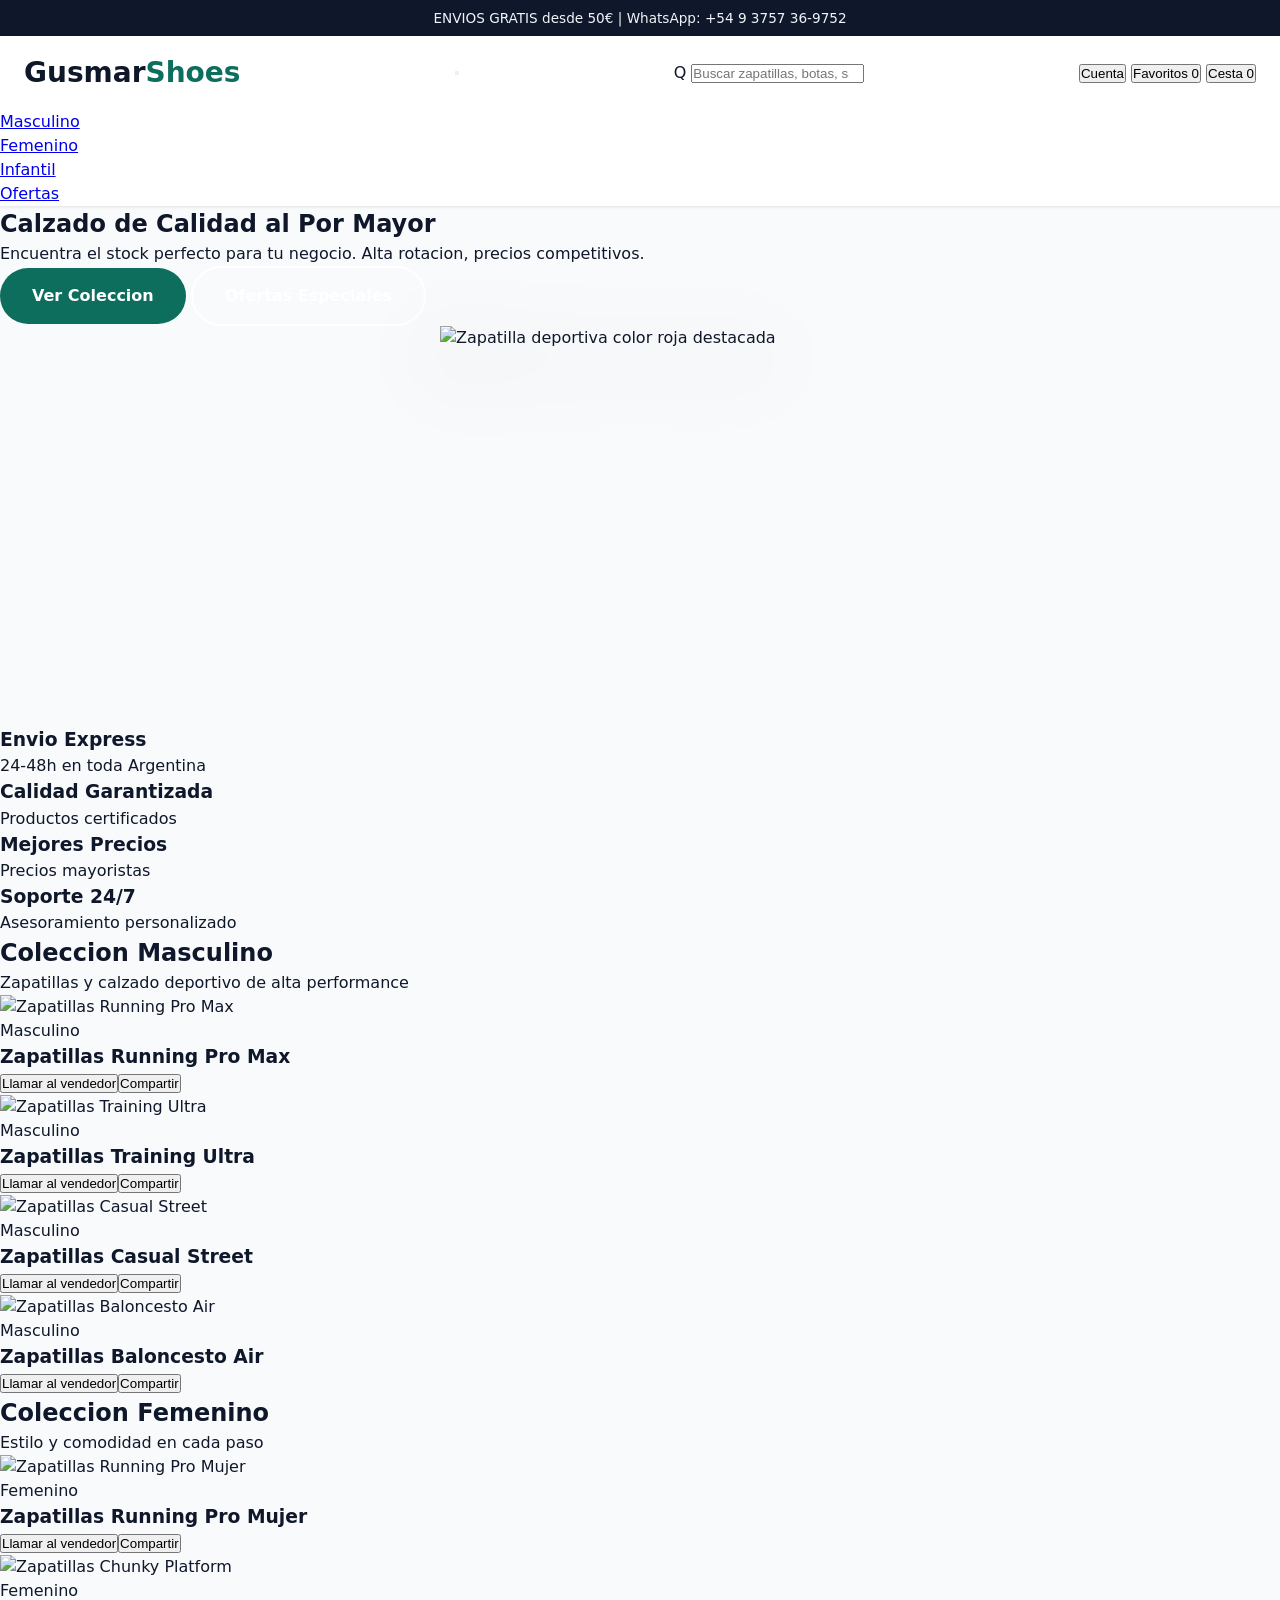
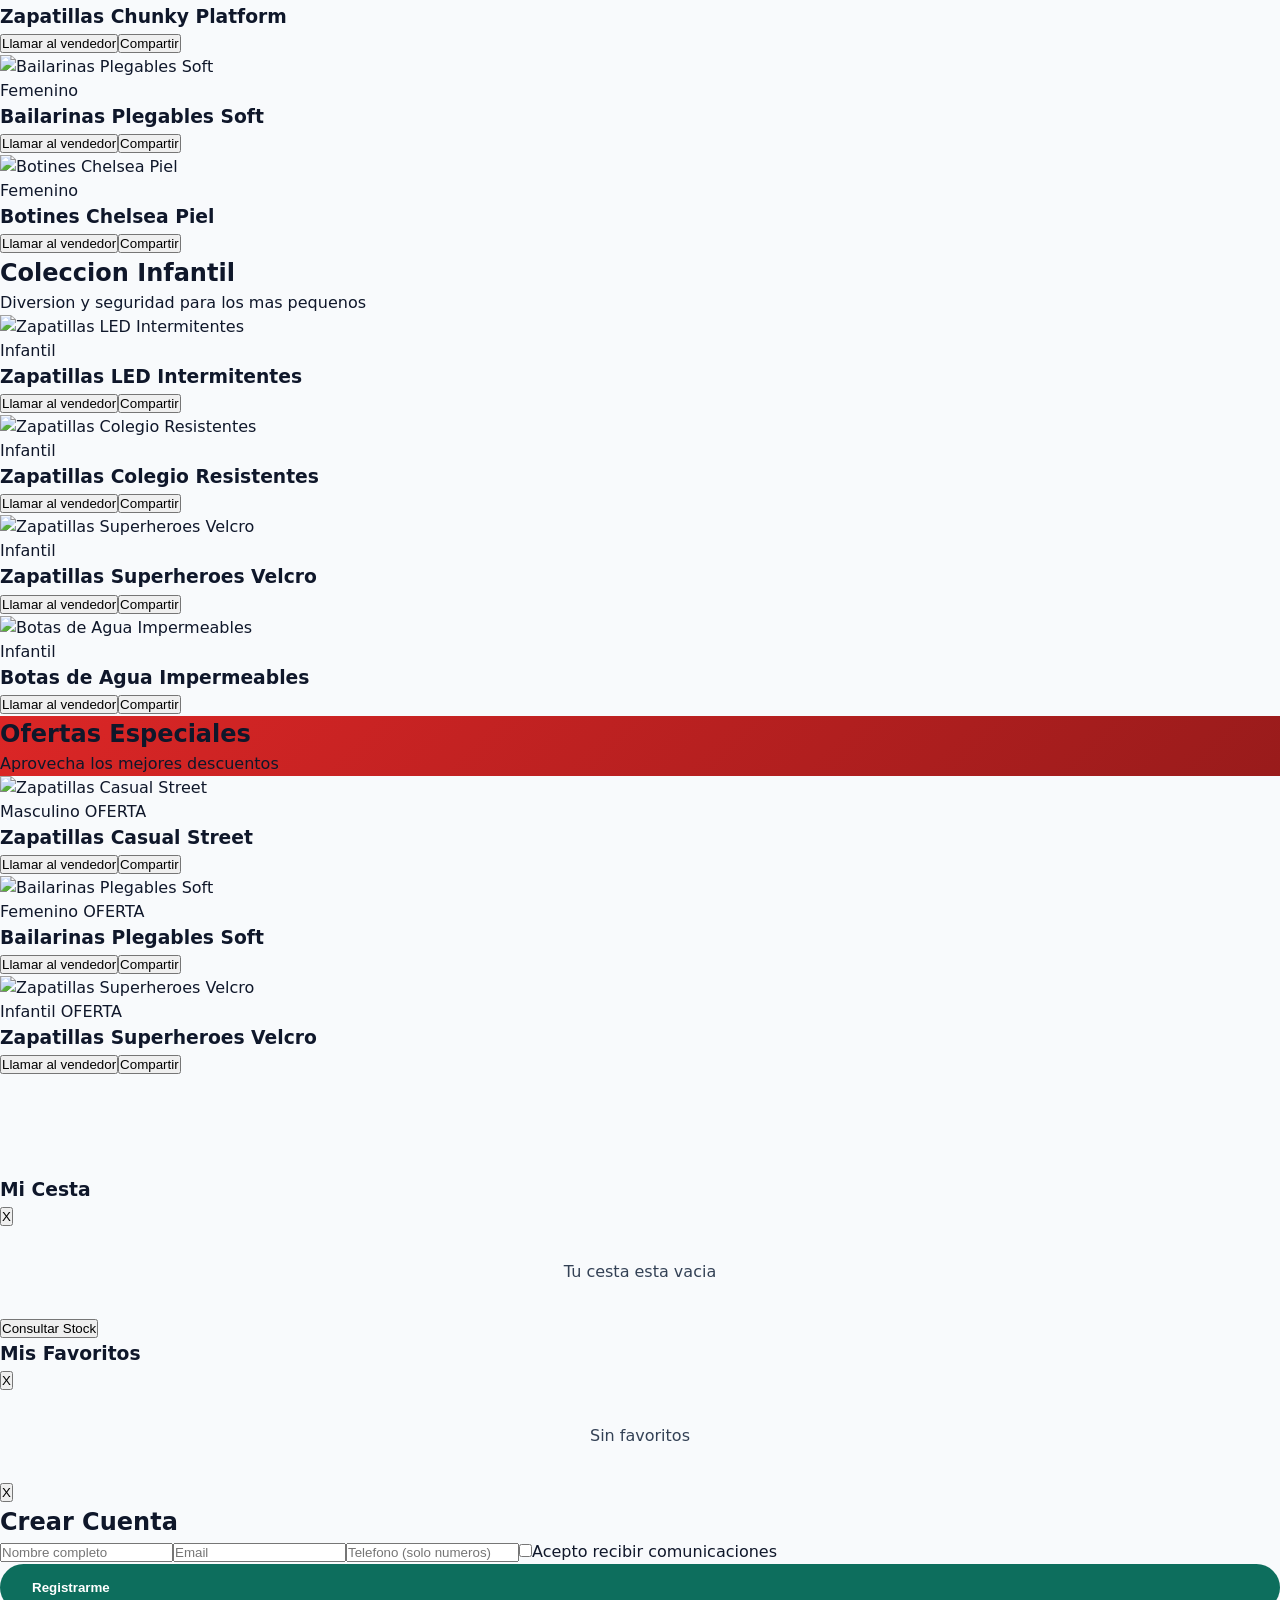
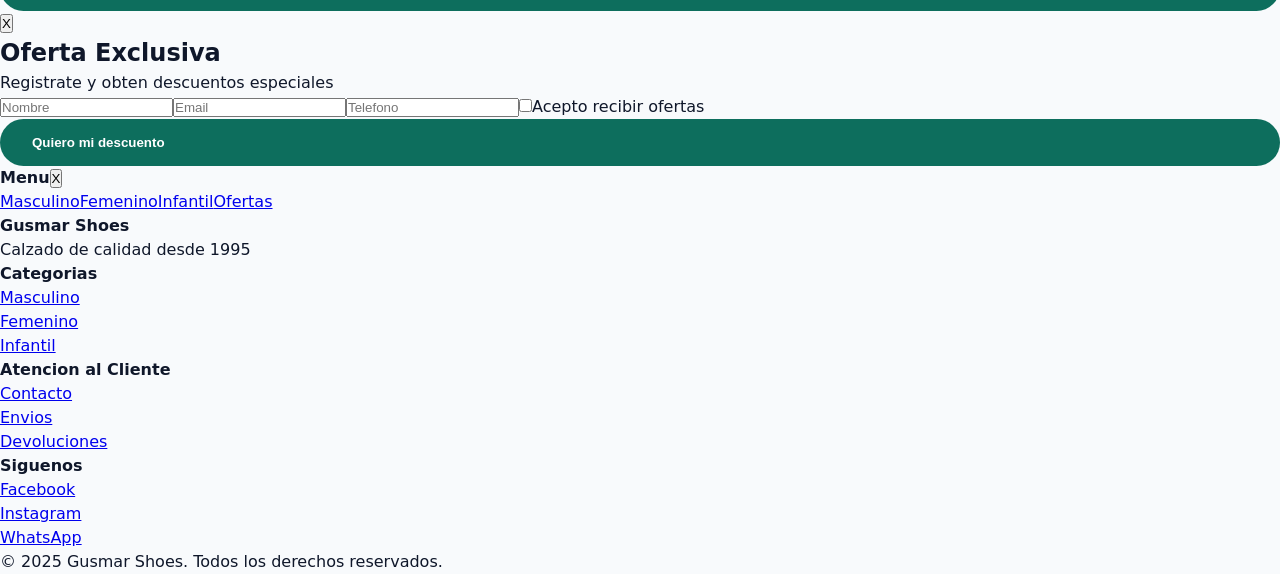
==== commit 3ac79e4c: "Update index.html" ====
--- a/index.html
+++ b/index.html
@@ -6,7 +6,31 @@
     <meta name="description" content="Argentina: Calzado al por mayor ideal para emprendedores que buscan stock rentable, alta rotación y calidad garantizada.">
     <meta name="theme-color" content="#1e293b">
     <meta http-equiv="Cache-Control" content="max-age=31536000">
-    <title>Gusmar Shoes | Para mayoristas</title>
+    <title>Gusmar Shoes | Calzado de Calidad al Por Mayor</title>
+    
+    <!-- Facebook Pixel Base Code - Colocar seu ID no lugar do placeholder -->
+    <script>
+        // !!! COLOQUE SEU PIXEL ID AQUI !!!
+        const FACEBOOK_PIXEL_ID = 'YOUR_PIXEL_ID_HERE';
+        
+        !function(f,b,e,v,n,t,s)
+        {if(f.fbq)return;n=f.fbq=function(){n.callMethod?
+        n.callMethod.apply(n,arguments):n.queue.push(arguments)};
+        if(!f._fbq)f._fbq=n;n.push=n;n.loaded=!0;n.version='2.0';
+        n.queue=[];t=b.createElement(e);t.async=!0;
+        t.src=v;s=b.getElementsByTagName(e)[0];
+        s.parentNode.insertBefore(t,s)}(window, document,'script',
+        'https://connect.facebook.net/en_US/fbevents.js');
+        
+        if(FACEBOOK_PIXEL_ID !== 'YOUR_PIXEL_ID_HERE') {
+            fbq('init', FACEBOOK_PIXEL_ID);
+            fbq('track', 'PageView');
+        }
+    </script>
+    <noscript>
+        <img height="1" width="1" style="display:none" 
+             src="https://www.facebook.com/tr?id=YOUR_PIXEL_ID_HERE&ev=PageView&noscript=1"/>
+    </noscript>
     
     <!-- Preconnect critico -->
     <link rel="preconnect" href="https://images.unsplash.com">
@@ -41,81 +65,6 @@
             color: var(--text-primary);
             line-height: 1.5;
         }
-        /* ANTI-CLS: Reserva de espaço absoluto */
-        .hero {
-            min-height: 500px;
-            background: linear-gradient(135deg, var(--primary) 0%, var(--secondary) 100%);
-            color: #ffffff;
-            padding: 4rem 1.5rem;
-            position: relative;
-            overflow: hidden;
-            contain: content;
-        }
-        .hero-content {
-            max-width: 1400px;
-            margin: 0 auto;
-            display: grid;
-            grid-template-columns: 1fr 1fr;
-            gap: 4rem;
-            align-items: center;
-            position: relative;
-            z-index: 1;
-        }
-        .hero-image-wrap {
-            display: flex;
-            align-items: center;
-            justify-content: center;
-            min-height: 400px;
-            background: transparent;
-        }
-        .hero-shoe {
-            max-width: 100%;
-            height: auto;
-            filter: drop-shadow(0 20px 40px rgba(0,0,0,.3));
-            animation: none !important;
-            aspect-ratio: 1/1;
-            object-fit: contain;
-        }
-        .features-bar {
-            min-height: 180px;
-            background: var(--surface);
-            padding: 2rem 1.5rem;
-            margin: 0;
-            border-top: 1px solid var(--border);
-            border-bottom: 1px solid var(--border);
-            contain: content;
-        }
-        .features-grid {
-            max-width: 1400px;
-            margin: 0 auto;
-            display: grid;
-            grid-template-columns: repeat(auto-fit, minmax(200px, 1fr));
-            gap: 2rem;
-            text-align: center;
-        }
-        h1 {
-            font-size: clamp(2rem, 5vw, 3rem);
-            margin-bottom: 1rem;
-            font-weight: 800;
-            line-height: 1.2;
-        }
-        h2 {
-            font-size: clamp(1.5rem, 4vw, 2rem);
-            margin-bottom: 0.5rem;
-            font-weight: 700;
-            line-height: 1.2;
-        }
-        h3 {
-            font-size: 1.1rem;
-            margin-bottom: 0.5rem;
-            font-weight: 600;
-            line-height: 1.3;
-        }
-        h4 {
-            font-size: 1rem;
-            font-weight: 600;
-            margin-bottom: 0.5rem;
-        }
         .skip-link {
             position: absolute;
             top: -40px;
@@ -133,8 +82,8 @@
             background: var(--primary);
             color: #f1f5f9;
             text-align: center;
-            padding: 0.5rem;
-            font-size: 0.85rem;
+            padding: .5rem;
+            font-size: .85rem;
         }
         header {
             background: var(--surface);
@@ -164,7 +113,7 @@
         }
         .lazy {
             opacity: 0;
-            transition: opacity 0.3s;
+            transition: opacity .3s;
         }
         .lazy.loaded {
             opacity: 1;
@@ -178,7 +127,7 @@
             font-weight: 700;
             display: inline-flex;
             align-items: center;
-            gap: 0.5rem;
+            gap: .5rem;
             border: none;
             cursor: pointer;
             transform: translateZ(0);
@@ -197,7 +146,7 @@
             border: 2px solid #ffffff;
             display: inline-flex;
             align-items: center;
-            gap: 0.5rem;
+            gap: .5rem;
             transform: translateZ(0);
             backface-visibility: hidden;
         }
@@ -205,9 +154,20 @@
             background: #ffffff;
             color: var(--primary);
         }
-        .product-image-container {
-            aspect-ratio: 1 / 1;
-            background: #e2e8f0;
+        .hero-image-wrap {
+            display: flex;
+            align-items: center;
+            justify-content: center;
+            min-height: 400px;
+            background: transparent;
+        }
+        .hero-shoe {
+            max-width: 100%;
+            height: auto;
+            filter: drop-shadow(0 20px 40px rgba(0,0,0,.3));
+            animation: none !important;
+            aspect-ratio: 1/1;
+            object-fit: contain;
         }
         .products-grid {
             min-height: 400px;
@@ -216,22 +176,6 @@
             outline: 3px solid var(--accent);
             outline-offset: 2px;
         }
-        /* Correção de contraste para links */
-        a {
-            color: var(--accent);
-            text-decoration: underline;
-            text-underline-offset: 4px;
-        }
-        a:hover {
-            text-decoration: none;
-        }
-        .category-link, .footer-section a {
-            color: var(--text-primary);
-        }
-        .category-link:hover, .footer-section a:hover {
-            color: var(--accent);
-        }
-        /* Placeholder para skeleton loading */
         .products-grid:empty {
             min-height: 400px;
             background: linear-gradient(90deg, #f0f0f0 25%, #e0e0e0 50%, #f0f0f0 75%);
@@ -267,6 +211,191 @@
     <!-- CSS completo carregado de forma nao bloqueante -->
     <link rel="preload" href="style.css" as="style" onload="this.onload=null;this.rel='stylesheet'">
     <noscript><link rel="stylesheet" href="style.css"></noscript>
+    
+    <!-- CSS do Popup (adicional) -->
+    <style>
+        /* Popup de Lead - Alta Conversão */
+        .lead-popup-overlay {
+            position: fixed;
+            top: 0;
+            left: 0;
+            width: 100%;
+            height: 100%;
+            background: rgba(0, 0, 0, 0.85);
+            backdrop-filter: blur(8px);
+            z-index: 10000;
+            display: none;
+            align-items: center;
+            justify-content: center;
+            opacity: 0;
+            transition: opacity 0.3s ease;
+        }
+        .lead-popup-overlay.active {
+            display: flex;
+            opacity: 1;
+        }
+        .lead-popup {
+            background: linear-gradient(135deg, #ffffff 0%, #f8fafc 100%);
+            border-radius: 32px;
+            max-width: 520px;
+            width: 90%;
+            position: relative;
+            box-shadow: 0 25px 50px -12px rgba(0, 0, 0, 0.5);
+            animation: popupSlideIn 0.4s cubic-bezier(0.34, 1.2, 0.64, 1);
+            overflow: hidden;
+        }
+        @keyframes popupSlideIn {
+            from {
+                opacity: 0;
+                transform: scale(0.9) translateY(30px);
+            }
+            to {
+                opacity: 1;
+                transform: scale(1) translateY(0);
+            }
+        }
+        .lead-popup-header {
+            background: linear-gradient(135deg, #0f172a 0%, #1e293b 100%);
+            padding: 32px 28px;
+            text-align: center;
+            position: relative;
+        }
+        .lead-popup-header h2 {
+            font-size: 28px;
+            font-weight: 800;
+            color: #ffffff;
+            margin-bottom: 8px;
+            letter-spacing: -0.5px;
+        }
+        .lead-popup-header p {
+            color: rgba(255, 255, 255, 0.85);
+            font-size: 14px;
+        }
+        .lead-popup-social-proof {
+            background: rgba(255, 255, 255, 0.12);
+            display: inline-block;
+            padding: 6px 16px;
+            border-radius: 50px;
+            font-size: 13px;
+            font-weight: 600;
+            margin-top: 12px;
+        }
+        .lead-popup-body {
+            padding: 32px 28px;
+        }
+        .lead-popup-timer {
+            background: linear-gradient(135deg, #fef3c7 0%, #fde68a 100%);
+            border-radius: 20px;
+            padding: 20px;
+            text-align: center;
+            margin-bottom: 28px;
+            border: 1px solid #fcd34d;
+        }
+        .lead-popup-timer-label {
+            font-size: 13px;
+            font-weight: 600;
+            color: #92400e;
+            text-transform: uppercase;
+            letter-spacing: 1px;
+            margin-bottom: 8px;
+        }
+        .lead-popup-timer-clock {
+            font-size: 52px;
+            font-weight: 800;
+            font-family: monospace;
+            color: #b45309;
+            letter-spacing: 4px;
+            line-height: 1;
+        }
+        .lead-popup-form-group {
+            margin-bottom: 18px;
+        }
+        .lead-popup-form-group input {
+            width: 100%;
+            padding: 16px 18px;
+            border: 2px solid var(--border);
+            border-radius: 16px;
+            font-size: 16px;
+            transition: all 0.2s ease;
+            background: var(--surface);
+        }
+        .lead-popup-form-group input:focus {
+            outline: none;
+            border-color: var(--accent);
+            box-shadow: 0 0 0 3px var(--accent-light);
+        }
+        .lead-popup-checkbox {
+            display: flex;
+            align-items: center;
+            gap: 12px;
+            margin-bottom: 24px;
+            font-size: 13px;
+            color: var(--text-secondary);
+        }
+        .lead-popup-checkbox input {
+            width: 18px;
+            height: 18px;
+            cursor: pointer;
+            accent-color: var(--accent);
+        }
+        .lead-popup-btn {
+            width: 100%;
+            background: linear-gradient(135deg, #128C7E 0%, #075e54 100%);
+            color: white;
+            border: none;
+            padding: 16px;
+            border-radius: 50px;
+            font-size: 18px;
+            font-weight: 800;
+            cursor: pointer;
+            transition: all 0.2s ease;
+            display: flex;
+            align-items: center;
+            justify-content: center;
+            gap: 10px;
+            margin-bottom: 20px;
+        }
+        .lead-popup-btn:hover {
+            transform: scale(1.02);
+            box-shadow: 0 10px 25px -5px rgba(18, 140, 126, 0.4);
+        }
+        .lead-popup-security {
+            text-align: center;
+            font-size: 12px;
+            color: var(--text-secondary);
+            display: flex;
+            align-items: center;
+            justify-content: center;
+            gap: 6px;
+        }
+        .lead-popup-close {
+            position: absolute;
+            top: 20px;
+            right: 24px;
+            background: rgba(255, 255, 255, 0.2);
+            border: none;
+            width: 36px;
+            height: 36px;
+            border-radius: 50%;
+            cursor: pointer;
+            font-size: 20px;
+            color: white;
+            display: flex;
+            align-items: center;
+            justify-content: center;
+            transition: all 0.2s;
+        }
+        .lead-popup-close:hover {
+            background: rgba(255, 255, 255, 0.3);
+            transform: scale(1.05);
+        }
+        @media (max-width: 480px) {
+            .lead-popup-header h2 { font-size: 22px; }
+            .lead-popup-timer-clock { font-size: 40px; }
+            .lead-popup-body { padding: 24px 20px; }
+            .lead-popup-header { padding: 24px 20px; }
+        }
+    </style>
 </head>
 <body>
     <a href="#main" class="skip-link">Saltar al contenido</a>
@@ -386,14 +515,53 @@
         </section>
     </main>
 
-    <!-- Sidebars sem aria-hidden para nao causar erro de acessibilidade -->
+    <!-- Sidebars existentes -->
     <aside id="cartSidebar" class="cart-sidebar" aria-label="Cesta de compras"><div class="cart-sidebar-header"><h3>Mi Cesta</h3><button class="close-cart" aria-label="Cerrar cesta">X</button></div><div id="cartItems" class="cart-items"></div><div class="cart-footer"><button id="consultarStockBtn" class="whatsapp-cta">Consultar Stock</button></div></aside>
     <aside id="wishlistSidebar" class="wishlist-sidebar" aria-label="Lista de favoritos"><div class="wishlist-sidebar-header"><h3>Mis Favoritos</h3><button class="close-wishlist" aria-label="Cerrar favoritos">X</button></div><div id="wishlistItems" class="wishlist-items"></div></aside>
     <div id="cartOverlay" class="overlay" aria-hidden="true"></div>
 
     <div id="authModal" class="modal" role="dialog" aria-modal="true" aria-label="Registro de usuario"><div class="modal-content"><button class="close-modal" aria-label="Cerrar">X</button><h2>Crear Cuenta</h2><form id="authForm"><input type="text" id="userName" placeholder="Nombre completo" required><input type="email" id="userEmail" placeholder="Email" required><input type="tel" id="userPhone" placeholder="Telefono (solo numeros)" required><label class="checkbox-label"><input type="checkbox" id="consent" required>Acepto recibir comunicaciones</label><button type="submit" class="btn-primary" style="width:100%">Registrarme</button></form></div></div>
     <div id="offerPopup" class="popup" role="dialog" aria-modal="true" aria-label="Oferta exclusiva"><div class="popup-content"><button class="close-popup" aria-label="Cerrar">X</button><h2>Oferta Exclusiva</h2><p>Registrate y obten descuentos especiales</p><form id="popupForm"><input type="text" id="popupName" placeholder="Nombre" required><input type="email" id="popupEmail" placeholder="Email" required><input type="tel" id="popupPhone" placeholder="Telefono" required><label class="checkbox-label"><input type="checkbox" id="popupConsent" required>Acepto recibir ofertas</label><button type="submit" class="btn-primary" style="width:100%">Quiero mi descuento</button></form></div></div>
-    <div id="leadPopup" class="popup" role="dialog" aria-modal="true" aria-label="Precios mayoristas"><div class="popup-content"><button id="closeLeadPopup" class="close-popup" aria-label="Cerrar">X</button><h2>Precios Mayoristas</h2><p style="margin-bottom:1rem;">Accede a nuestros mejores precios</p><div style="background:var(--accent-light);padding:1rem;border-radius:var(--radius);margin-bottom:1rem;text-align:center;"><div style="font-size:.85rem;font-weight:600;color:var(--text-secondary);">OFERTA TERMINA EN:</div><div id="countdownTimer" style="font-size:2rem;font-weight:800;color:var(--accent);">05:00</div></div><form id="leadForm"><input type="text" id="leadName" placeholder="Nombre completo" required><input type="email" id="leadEmail" placeholder="Email" required><input type="tel" id="leadPhone" placeholder="WhatsApp" required><label class="checkbox-label"><input type="checkbox" id="leadConsent" required>Acepto recibir precios mayoristas</label><button type="submit" class="btn-primary" style="width:100%">Recibir Precios por WhatsApp</button></form></div></div>
+
+    <!-- NOVO POPUP DE LEAD - ALTA CONVERSAO -->
+    <div id="leadConversionPopup" class="lead-popup-overlay">
+        <div class="lead-popup">
+            <button class="lead-popup-close" aria-label="Cerrar">✕</button>
+            <div class="lead-popup-header">
+                <h2>🔥 SOLO HOY: ACCESO MAYORISTA</h2>
+                <div class="lead-popup-social-proof">
+                    ✅ +1.200 revendedores ya compran con nosotros
+                </div>
+            </div>
+            <div class="lead-popup-body">
+                <div class="lead-popup-timer">
+                    <div class="lead-popup-timer-label">OFERTA ESPECIAL TERMINA EN</div>
+                    <div id="leadPopupTimer" class="lead-popup-timer-clock">05:00</div>
+                </div>
+                <form id="leadConversionForm">
+                    <div class="lead-popup-form-group">
+                        <input type="text" id="leadName" placeholder="Tu nombre completo" required>
+                    </div>
+                    <div class="lead-popup-form-group">
+                        <input type="email" id="leadEmail" placeholder="Tu email" required>
+                    </div>
+                    <div class="lead-popup-form-group">
+                        <input type="tel" id="leadPhone" placeholder="Tu WhatsApp" required>
+                    </div>
+                    <label class="lead-popup-checkbox">
+                        <input type="checkbox" id="leadConsent" required>
+                        <span>Acepto recibir información sobre precios mayoristas y promociones exclusivas</span>
+                    </label>
+                    <button type="submit" class="lead-popup-btn">
+                        🚀 QUIERO PRECIOS MAYORISTAS
+                    </button>
+                    <div class="lead-popup-security">
+                        🔒 Tus datos están 100% seguros
+                    </div>
+                </form>
+            </div>
+        </div>
+    </div>
 
     <div class="mobile-menu" aria-label="Menu mobile"><div class="mobile-menu-header"><span style="font-weight:700;">Menu</span><button class="mobile-menu-close" aria-label="Cerrar menu">X</button></div><a href="#masculino" class="mobile-category-header">Masculino</a><a href="#femenino" class="mobile-category-header">Femenino</a><a href="#infantil" class="mobile-category-header">Infantil</a><a href="#ofertas" class="mobile-category-header">Ofertas</a></div>
     <div class="mobile-menu-overlay" aria-hidden="true"></div>
--- a/style.css
+++ b/style.css
@@ -1 +1,207 @@
-:root{--primary:#0f172a;--secondary:#1e293b;--accent:#0d6e5d;--accent-hover:#0a5a4c;--accent-light:#ccf0e8;--background:#f8fafc;--surface:#ffffff;--text-primary:#0f172a;--text-secondary:#334155;--border:#cbd5e1;--shadow:0 1px 3px 0 rgba(0,0,0,.1);--shadow-lg:0 10px 15px -3px rgba(0,0,0,.1);--radius:12px;--radius-lg:16px}*{margin:0;padding:0;box-sizing:border-box}body{font-family:system-ui,-apple-system,'Segoe UI',Roboto,Helvetica,Arial,sans-serif;background:var(--background);color:var(--text-primary);line-height:1.5;-webkit-font-smoothing:antialiased}h1{font-size:clamp(2rem,5vw,3rem);margin-bottom:1rem;font-weight:800;line-height:1.2}h2{font-size:clamp(1.5rem,4vw,2rem);margin-bottom:.5rem;font-weight:700;line-height:1.2}h3{font-size:1.1rem;margin-bottom:.5rem;font-weight:600;line-height:1.3}h4{font-size:1rem;font-weight:600;margin-bottom:.5rem}.skip-link{position:absolute;top:-40px;left:0;background:var(--accent);color:#ffffff;padding:8px;text-decoration:underline;z-index:10000}.skip-link:focus{top:0}.top-bar{background:var(--primary);color:#f1f5f9;text-align:center;padding:.5rem;font-size:.85rem}header{background:var(--surface);box-shadow:var(--shadow);position:sticky;top:0;z-index:1000;transform:translateZ(0)}.header-main{max-width:1400px;margin:0 auto;padding:1rem 1.5rem;display:flex;justify-content:space-between;align-items:center;gap:2rem}.logo{font-size:1.75rem;font-weight:800;color:var(--primary);text-decoration:none}.logo span{color:var(--accent)}.search-container{flex:1;max-width:600px;position:relative}.search-bar{width:100%;padding:.75rem 1rem .75rem 3rem;border:2px solid var(--border);border-radius:50px;font-size:.95rem;transition:border-color .2s,box-shadow .2s;background:var(--surface);color:var(--text-primary)}.search-bar:focus{outline:none;border-color:var(--accent);box-shadow:0 0 0 3px var(--accent-light)}.search-icon{position:absolute;left:1rem;top:50%;transform:translateY(-50%);color:var(--text-secondary);pointer-events:none}.search-suggestions{position:absolute;top:100%;left:0;right:0;background:var(--surface);border-radius:var(--radius);box-shadow:var(--shadow-lg);z-index:1000;display:none;margin-top:.5rem;border:1px solid var(--border)}.search-suggestions.active{display:block}.suggestion-item{padding:.75rem 1rem;cursor:pointer;border-bottom:1px solid var(--border);color:var(--text-primary)}.suggestion-item:hover{background:var(--accent-light)}.header-actions{display:flex;align-items:center;gap:1.5rem}.action-btn{display:flex;flex-direction:column;align-items:center;gap:.25rem;background:none;border:none;cursor:pointer;color:var(--text-primary);font-size:.75rem;position:relative}.action-btn:hover{color:var(--accent)}.cart-badge,.wishlist-badge{position:absolute;top:-5px;right:-10px;background:var(--accent);color:#ffffff;font-size:.65rem;font-weight:700;width:18px;height:18px;border-radius:50%;display:flex;align-items:center;justify-content:center}.nav-categories{background:var(--surface);border-top:1px solid var(--border)}.nav-container{max-width:1400px;margin:0 auto;padding:0 1.5rem}.category-menu{display:flex;list-style:none;justify-content:center;flex-wrap:wrap}.category-link{display:flex;align-items:center;gap:.5rem;padding:1rem 2rem;text-decoration:underline;text-underline-offset:4px;color:var(--text-primary);font-weight:600;border-bottom:3px solid transparent}.category-link:hover{color:var(--accent);text-decoration:none;border-bottom-color:var(--accent)}.hamburger{display:none;flex-direction:column;gap:4px;cursor:pointer;background:none;border:none;padding:.5rem}.hamburger span{width:24px;height:3px;background:var(--primary);border-radius:3px}.mobile-menu-overlay{display:none;position:fixed;top:0;left:0;right:0;bottom:0;background:rgba(0,0,0,.5);z-index:998}.mobile-menu{display:none;position:fixed;top:0;left:0;bottom:0;width:85%;max-width:400px;background:var(--surface);z-index:999;transform:translateX(-100%);transition:transform .3s;overflow-y:auto}.mobile-menu.active{display:block;transform:translateX(0)}.mobile-menu.active+.mobile-menu-overlay{display:block}.mobile-menu-header{background:var(--primary);color:#fff;padding:1.5rem;display:flex;justify-content:space-between;align-items:center}.mobile-menu-close{background:none;border:none;color:#fff;cursor:pointer;font-size:1.5rem}.mobile-category-header{display:block;padding:1rem 1.5rem;text-decoration:underline;text-underline-offset:4px;color:var(--text-primary);font-weight:600;border-bottom:1px solid var(--border)}.mobile-category-header:hover{background:var(--accent-light);text-decoration:none}.hero{min-height:500px;background:linear-gradient(135deg,var(--primary)0%,var(--secondary)100%);color:#ffffff;padding:4rem 1.5rem;position:relative;overflow:hidden;contain:content}.hero-content{max-width:1400px;margin:0 auto;display:grid;grid-template-columns:1fr 1fr;gap:4rem;align-items:center;position:relative;z-index:1}.hero-text p{font-size:1.25rem;opacity:.9;margin-bottom:2rem}.hero-cta{display:flex;gap:1rem;flex-wrap:wrap}.btn-primary{background:var(--accent);color:#ffffff;padding:1rem 2rem;border-radius:50px;text-decoration:none;font-weight:700;display:inline-flex;align-items:center;gap:.5rem;border:none;cursor:pointer;transform:translateZ(0);backface-visibility:hidden}.btn-primary:hover{background:var(--accent-hover)}.btn-secondary{background:transparent;color:#ffffff;padding:1rem 2rem;border-radius:50px;text-decoration:none;font-weight:700;border:2px solid #ffffff;display:inline-flex;align-items:center;gap:.5rem;transform:translateZ(0);backface-visibility:hidden}.btn-secondary:hover{background:#ffffff;color:var(--primary)}.hero-image-wrap{display:flex;align-items:center;justify-content:center;min-height:400px;background:transparent}.hero-shoe{max-width:100%;height:auto;filter:drop-shadow(0 20px 40px rgba(0,0,0,.3));animation:none !important;aspect-ratio:1/1;object-fit:contain}.section-anchor{scroll-margin-top:120px}.section{max-width:1400px;margin:4rem auto;padding:0 1.5rem}.category-banner{background:linear-gradient(135deg,var(--primary)0%,var(--secondary)100%);color:#ffffff;padding:2rem;border-radius:var(--radius-lg);margin-bottom:2rem}.products-grid{display:grid;grid-template-columns:repeat(auto-fill,minmax(280px,1fr));gap:2rem;min-height:400px}.products-grid:empty{min-height:400px;background:linear-gradient(90deg,#f0f0f0 25%,#e0e0e0 50%,#f0f0f0 75%);background-size:200% 100%;animation:skeleton-loading 1.5s infinite}@keyframes skeleton-loading{0%{background-position:200% 0}100%{background-position:-200% 0}}.product-card{background:var(--surface);border-radius:var(--radius-lg);overflow:hidden;box-shadow:var(--shadow)}.product-image-container{position:relative;overflow:hidden;background:#e2e8f0;aspect-ratio:1/1}.product-image{width:100%;height:100%;object-fit:cover}.product-info{padding:1.5rem}.product-category{font-size:.75rem;color:var(--accent);font-weight:600;text-transform:uppercase;margin-bottom:.5rem}.product-title{font-size:1.1rem;margin-bottom:.75rem;color:var(--text-primary);font-weight:600}.whatsapp-button{width:100%;background:var(--accent);color:#ffffff;border:none;padding:.875rem;border-radius:var(--radius);font-size:.95rem;font-weight:700;cursor:pointer;display:flex;align-items:center;justify-content:center;gap:.5rem;margin-top:1rem;transform:translateZ(0);backface-visibility:hidden}.whatsapp-button:hover{background:var(--accent-hover)}.share-button{width:100%;background:transparent;color:var(--text-secondary);border:2px solid var(--border);padding:.5rem;border-radius:var(--radius);font-size:.8rem;cursor:pointer;margin-top:.5rem;display:flex;align-items:center;justify-content:center;gap:.5rem;transform:translateZ(0);backface-visibility:hidden}.share-button:hover{border-color:var(--accent);color:var(--accent)}.features-bar{min-height:180px;background:var(--surface);padding:2rem 1.5rem;margin:0;border-top:1px solid var(--border);border-bottom:1px solid var(--border);contain:content}.features-grid{max-width:1400px;margin:0 auto;display:grid;grid-template-columns:repeat(auto-fit,minmax(200px,1fr));gap:2rem;text-align:center}.feature-icon{width:50px;height:50px;background:var(--accent-light);border-radius:50%;display:flex;align-items:center;justify-content:center;margin:0 auto .5rem;color:var(--accent)}.feature h3{font-size:1rem;margin-bottom:.25rem;font-weight:600}.feature p{font-size:.875rem;color:var(--text-secondary)}.cart-sidebar,.wishlist-sidebar{position:fixed;top:0;right:-400px;width:400px;height:100vh;background:var(--surface);box-shadow:var(--shadow-lg);z-index:2000;transition:right .3s;display:flex;flex-direction:column;transform:translateZ(0);backface-visibility:hidden}.cart-sidebar.active,.wishlist-sidebar.active{right:0}.cart-sidebar-header,.wishlist-sidebar-header{padding:1.5rem;border-bottom:1px solid var(--border);display:flex;justify-content:space-between;align-items:center}.close-cart,.close-wishlist{font-size:1.5rem;cursor:pointer;background:none;border:none;color:var(--text-secondary)}.cart-items,.wishlist-items{flex:1;overflow-y:auto;padding:1rem}.cart-item,.wishlist-item{display:flex;gap:1rem;padding:1rem;border-bottom:1px solid var(--border)}.cart-item-image,.wishlist-item-image{width:80px;height:80px;object-fit:cover;border-radius:var(--radius)}.cart-item-info,.wishlist-item-info{flex:1}.cart-item-title,.wishlist-item-title{font-weight:600;margin-bottom:.25rem}.remove-item,.remove-wishlist-item{background:none;border:none;color:var(--text-secondary);cursor:pointer;padding:.25rem;font-size:1.2rem}.wishlist-quantity{display:flex;align-items:center;gap:.5rem;margin-top:.5rem}.wishlist-qty-btn{width:30px;height:30px;border:1px solid var(--border);background:var(--surface);border-radius:6px;cursor:pointer;font-weight:700}.wishlist-qty-btn:hover{background:var(--accent-light)}.send-to-cart{background:var(--accent);color:#ffffff;border:none;padding:.25rem .75rem;border-radius:6px;cursor:pointer;font-size:.75rem;margin-top:.5rem;font-weight:600}.send-to-cart:hover{background:var(--accent-hover)}.cart-footer{padding:1.5rem;border-top:1px solid var(--border)}.whatsapp-cta{background:var(--accent);color:#ffffff;width:100%;padding:1rem;border-radius:var(--radius);font-weight:700;display:flex;align-items:center;justify-content:center;gap:.5rem;cursor:pointer;border:none}.whatsapp-cta:hover{background:var(--accent-hover)}.overlay{position:fixed;top:0;left:0;right:0;bottom:0;background:rgba(0,0,0,.5);z-index:1999;display:none}.overlay.active{display:block}.modal{display:none;position:fixed;top:0;left:0;width:100%;height:100%;background:rgba(0,0,0,.5);z-index:3000;align-items:center;justify-content:center;transform:translateZ(0);backface-visibility:hidden}.modal.active{display:flex}.modal-content{background:var(--surface);padding:2rem;border-radius:var(--radius-lg);max-width:500px;width:90%;position:relative;max-height:90vh;overflow-y:auto}.close-modal{position:absolute;top:1rem;right:1rem;font-size:1.5rem;cursor:pointer;background:none;border:none;color:var(--text-secondary)}.modal-content h2{margin-bottom:1.5rem}.modal-content input{width:100%;padding:.75rem;margin-bottom:1rem;border:2px solid var(--border);border-radius:var(--radius);font-size:1rem;background:var(--surface);color:var(--text-primary)}.modal-content input:focus{outline:none;border-color:var(--accent)}.checkbox-label{display:flex;align-items:center;gap:.5rem;margin-bottom:1rem;font-size:.85rem}.popup{display:none;position:fixed;top:0;left:0;width:100%;height:100%;background:rgba(0,0,0,.7);z-index:4000;align-items:center;justify-content:center;transform:translateZ(0);backface-visibility:hidden}.popup.active{display:flex}.popup-content{background:var(--surface);padding:2rem;border-radius:var(--radius-lg);max-width:450px;width:90%;position:relative;text-align:center;max-height:90vh;overflow-y:auto}.close-popup{position:absolute;top:1rem;right:1rem;font-size:1.5rem;cursor:pointer;background:none;border:none;color:var(--text-secondary)}.popup-content h2{margin-bottom:1rem}.popup-content input{width:100%;padding:.75rem;margin-bottom:1rem;border:2px solid var(--border);border-radius:var(--radius);font-size:1rem;background:var(--surface);color:var(--text-primary)}.popup-content input:focus{outline:none;border-color:var(--accent)}footer{background:var(--primary);color:#f1f5f9;padding:4rem 1.5rem 1.5rem;margin-top:4rem}.footer-grid{max-width:1400px;margin:0 auto;display:grid;grid-template-columns:repeat(auto-fit,minmax(200px,1fr));gap:3rem;margin-bottom:3rem}.footer-section h4{margin-bottom:1rem;font-size:1.1rem;color:#ffffff}.footer-section a{color:#cbd5e1;text-decoration:underline;text-underline-offset:4px}.footer-section a:hover{color:#ffffff;text-decoration:none}.footer-bottom{text-align:center;padding-top:2rem;border-top:1px solid rgba(255,255,255,.1);opacity:.8}.lazy{opacity:0;transition:opacity .3s}.lazy.loaded{opacity:1}.notification{position:fixed;top:100px;right:20px;background:var(--accent);color:#ffffff;padding:1rem 1.5rem;border-radius:12px;z-index:10000;display:flex;align-items:center;gap:.5rem;box-shadow:var(--shadow-lg);font-weight:600;animation:slideIn .3s ease-out}a:focus,button:focus,input:focus,.btn-primary:focus,.btn-secondary:focus,.whatsapp-button:focus,.share-button:focus{outline:3px solid var(--accent);outline-offset:2px}a{color:var(--accent);text-decoration:underline;text-underline-offset:4px}a:hover{text-decoration:none}.category-link,.footer-section a{color:var(--text-primary)}.category-link:hover,.footer-section a:hover{color:var(--accent)}@keyframes slideIn{from{transform:translateX(100%);opacity:0}to{transform:translateX(0);opacity:1}}@keyframes slideOut{from{transform:translateX(0);opacity:1}to{transform:translateX(100%);opacity:0}}@media (max-width:1024px){.hero-content{grid-template-columns:1fr;text-align:center;gap:2rem}.hero-cta{justify-content:center}}@media (max-width:768px){.header-main{flex-wrap:wrap}.search-container{order:3;max-width:100%;width:100%}.nav-categories{display:none}.hamburger{display:flex}.hero{padding:3rem 1.5rem;min-height:600px}.hero-image-wrap{min-height:250px}.products-grid{grid-template-columns:repeat(2,1fr);gap:1rem}.cart-sidebar,.wishlist-sidebar{width:100%;right:-100%}}@media (max-width:480px){.products-grid{grid-template-columns:1fr}.hero-text h1{font-size:1.75rem}.hero-text p{font-size:1rem}.header-actions{gap:.75rem}.action-btn{font-size:.65rem}}
+/* ============================================
+   LEAD POPUP - ALTA CONVERSÃO
+   Adicione este bloco ao final do seu style.css
+   ============================================ */
+
+.lead-popup-overlay {
+    position: fixed;
+    top: 0;
+    left: 0;
+    width: 100%;
+    height: 100%;
+    background: rgba(0, 0, 0, 0.85);
+    backdrop-filter: blur(8px);
+    z-index: 10000;
+    display: none;
+    align-items: center;
+    justify-content: center;
+    opacity: 0;
+    transition: opacity 0.3s ease;
+}
+
+.lead-popup-overlay.active {
+    display: flex;
+    opacity: 1;
+}
+
+.lead-popup {
+    background: linear-gradient(135deg, #ffffff 0%, #f8fafc 100%);
+    border-radius: 32px;
+    max-width: 520px;
+    width: 90%;
+    position: relative;
+    box-shadow: 0 25px 50px -12px rgba(0, 0, 0, 0.5);
+    animation: popupSlideIn 0.4s cubic-bezier(0.34, 1.2, 0.64, 1);
+    overflow: hidden;
+}
+
+@keyframes popupSlideIn {
+    from {
+        opacity: 0;
+        transform: scale(0.9) translateY(30px);
+    }
+    to {
+        opacity: 1;
+        transform: scale(1) translateY(0);
+    }
+}
+
+.lead-popup-header {
+    background: linear-gradient(135deg, #0f172a 0%, #1e293b 100%);
+    padding: 32px 28px;
+    text-align: center;
+    position: relative;
+}
+
+.lead-popup-header h2 {
+    font-size: 28px;
+    font-weight: 800;
+    color: #ffffff;
+    margin-bottom: 8px;
+    letter-spacing: -0.5px;
+}
+
+.lead-popup-header p {
+    color: rgba(255, 255, 255, 0.85);
+    font-size: 14px;
+}
+
+.lead-popup-social-proof {
+    background: rgba(255, 255, 255, 0.12);
+    display: inline-block;
+    padding: 6px 16px;
+    border-radius: 50px;
+    font-size: 13px;
+    font-weight: 600;
+    margin-top: 12px;
+}
+
+.lead-popup-body {
+    padding: 32px 28px;
+}
+
+.lead-popup-timer {
+    background: linear-gradient(135deg, #fef3c7 0%, #fde68a 100%);
+    border-radius: 20px;
+    padding: 20px;
+    text-align: center;
+    margin-bottom: 28px;
+    border: 1px solid #fcd34d;
+}
+
+.lead-popup-timer-label {
+    font-size: 13px;
+    font-weight: 600;
+    color: #92400e;
+    text-transform: uppercase;
+    letter-spacing: 1px;
+    margin-bottom: 8px;
+}
+
+.lead-popup-timer-clock {
+    font-size: 52px;
+    font-weight: 800;
+    font-family: monospace;
+    color: #b45309;
+    letter-spacing: 4px;
+    line-height: 1;
+}
+
+.lead-popup-form-group {
+    margin-bottom: 18px;
+}
+
+.lead-popup-form-group input {
+    width: 100%;
+    padding: 16px 18px;
+    border: 2px solid var(--border);
+    border-radius: 16px;
+    font-size: 16px;
+    transition: all 0.2s ease;
+    background: var(--surface);
+}
+
+.lead-popup-form-group input:focus {
+    outline: none;
+    border-color: var(--accent);
+    box-shadow: 0 0 0 3px var(--accent-light);
+}
+
+.lead-popup-checkbox {
+    display: flex;
+    align-items: center;
+    gap: 12px;
+    margin-bottom: 24px;
+    font-size: 13px;
+    color: var(--text-secondary);
+}
+
+.lead-popup-checkbox input {
+    width: 18px;
+    height: 18px;
+    cursor: pointer;
+    accent-color: var(--accent);
+}
+
+.lead-popup-btn {
+    width: 100%;
+    background: linear-gradient(135deg, #128C7E 0%, #075e54 100%);
+    color: white;
+    border: none;
+    padding: 16px;
+    border-radius: 50px;
+    font-size: 18px;
+    font-weight: 800;
+    cursor: pointer;
+    transition: all 0.2s ease;
+    display: flex;
+    align-items: center;
+    justify-content: center;
+    gap: 10px;
+    margin-bottom: 20px;
+}
+
+.lead-popup-btn:hover {
+    transform: scale(1.02);
+    box-shadow: 0 10px 25px -5px rgba(18, 140, 126, 0.4);
+}
+
+.lead-popup-security {
+    text-align: center;
+    font-size: 12px;
+    color: var(--text-secondary);
+    display: flex;
+    align-items: center;
+    justify-content: center;
+    gap: 6px;
+}
+
+.lead-popup-close {
+    position: absolute;
+    top: 20px;
+    right: 24px;
+    background: rgba(255, 255, 255, 0.2);
+    border: none;
+    width: 36px;
+    height: 36px;
+    border-radius: 50%;
+    cursor: pointer;
+    font-size: 20px;
+    color: white;
+    display: flex;
+    align-items: center;
+    justify-content: center;
+    transition: all 0.2s;
+}
+
+.lead-popup-close:hover {
+    background: rgba(255, 255, 255, 0.3);
+    transform: scale(1.05);
+}
+
+@media (max-width: 480px) {
+    .lead-popup-header h2 { font-size: 22px; }
+    .lead-popup-timer-clock { font-size: 40px; }
+    .lead-popup-body { padding: 24px 20px; }
+    .lead-popup-header { padding: 24px 20px; }
+}
--- a/style.css
+++ b/style.css
@@ -1 +1,207 @@
-:root{--primary:#0f172a;--secondary:#1e293b;--accent:#0d6e5d;--accent-hover:#0a5a4c;--accent-light:#ccf0e8;--background:#f8fafc;--surface:#ffffff;--text-primary:#0f172a;--text-secondary:#334155;--border:#cbd5e1;--shadow:0 1px 3px 0 rgba(0,0,0,.1);--shadow-lg:0 10px 15px -3px rgba(0,0,0,.1);--radius:12px;--radius-lg:16px}*{margin:0;padding:0;box-sizing:border-box}body{font-family:system-ui,-apple-system,'Segoe UI',Roboto,Helvetica,Arial,sans-serif;background:var(--background);color:var(--text-primary);line-height:1.5;-webkit-font-smoothing:antialiased}h1{font-size:clamp(2rem,5vw,3rem);margin-bottom:1rem;font-weight:800;line-height:1.2}h2{font-size:clamp(1.5rem,4vw,2rem);margin-bottom:.5rem;font-weight:700;line-height:1.2}h3{font-size:1.1rem;margin-bottom:.5rem;font-weight:600;line-height:1.3}h4{font-size:1rem;font-weight:600;margin-bottom:.5rem}.skip-link{position:absolute;top:-40px;left:0;background:var(--accent);color:#ffffff;padding:8px;text-decoration:underline;z-index:10000}.skip-link:focus{top:0}.top-bar{background:var(--primary);color:#f1f5f9;text-align:center;padding:.5rem;font-size:.85rem}header{background:var(--surface);box-shadow:var(--shadow);position:sticky;top:0;z-index:1000;transform:translateZ(0)}.header-main{max-width:1400px;margin:0 auto;padding:1rem 1.5rem;display:flex;justify-content:space-between;align-items:center;gap:2rem}.logo{font-size:1.75rem;font-weight:800;color:var(--primary);text-decoration:none}.logo span{color:var(--accent)}.search-container{flex:1;max-width:600px;position:relative}.search-bar{width:100%;padding:.75rem 1rem .75rem 3rem;border:2px solid var(--border);border-radius:50px;font-size:.95rem;transition:border-color .2s,box-shadow .2s;background:var(--surface);color:var(--text-primary)}.search-bar:focus{outline:none;border-color:var(--accent);box-shadow:0 0 0 3px var(--accent-light)}.search-icon{position:absolute;left:1rem;top:50%;transform:translateY(-50%);color:var(--text-secondary);pointer-events:none}.search-suggestions{position:absolute;top:100%;left:0;right:0;background:var(--surface);border-radius:var(--radius);box-shadow:var(--shadow-lg);z-index:1000;display:none;margin-top:.5rem;border:1px solid var(--border)}.search-suggestions.active{display:block}.suggestion-item{padding:.75rem 1rem;cursor:pointer;border-bottom:1px solid var(--border);color:var(--text-primary)}.suggestion-item:hover{background:var(--accent-light)}.header-actions{display:flex;align-items:center;gap:1.5rem}.action-btn{display:flex;flex-direction:column;align-items:center;gap:.25rem;background:none;border:none;cursor:pointer;color:var(--text-primary);font-size:.75rem;position:relative}.action-btn:hover{color:var(--accent)}.cart-badge,.wishlist-badge{position:absolute;top:-5px;right:-10px;background:var(--accent);color:#ffffff;font-size:.65rem;font-weight:700;width:18px;height:18px;border-radius:50%;display:flex;align-items:center;justify-content:center}.nav-categories{background:var(--surface);border-top:1px solid var(--border)}.nav-container{max-width:1400px;margin:0 auto;padding:0 1.5rem}.category-menu{display:flex;list-style:none;justify-content:center;flex-wrap:wrap}.category-link{display:flex;align-items:center;gap:.5rem;padding:1rem 2rem;text-decoration:underline;text-underline-offset:4px;color:var(--text-primary);font-weight:600;border-bottom:3px solid transparent}.category-link:hover{color:var(--accent);text-decoration:none;border-bottom-color:var(--accent)}.hamburger{display:none;flex-direction:column;gap:4px;cursor:pointer;background:none;border:none;padding:.5rem}.hamburger span{width:24px;height:3px;background:var(--primary);border-radius:3px}.mobile-menu-overlay{display:none;position:fixed;top:0;left:0;right:0;bottom:0;background:rgba(0,0,0,.5);z-index:998}.mobile-menu{display:none;position:fixed;top:0;left:0;bottom:0;width:85%;max-width:400px;background:var(--surface);z-index:999;transform:translateX(-100%);transition:transform .3s;overflow-y:auto}.mobile-menu.active{display:block;transform:translateX(0)}.mobile-menu.active+.mobile-menu-overlay{display:block}.mobile-menu-header{background:var(--primary);color:#fff;padding:1.5rem;display:flex;justify-content:space-between;align-items:center}.mobile-menu-close{background:none;border:none;color:#fff;cursor:pointer;font-size:1.5rem}.mobile-category-header{display:block;padding:1rem 1.5rem;text-decoration:underline;text-underline-offset:4px;color:var(--text-primary);font-weight:600;border-bottom:1px solid var(--border)}.mobile-category-header:hover{background:var(--accent-light);text-decoration:none}.hero{min-height:500px;background:linear-gradient(135deg,var(--primary)0%,var(--secondary)100%);color:#ffffff;padding:4rem 1.5rem;position:relative;overflow:hidden;contain:content}.hero-content{max-width:1400px;margin:0 auto;display:grid;grid-template-columns:1fr 1fr;gap:4rem;align-items:center;position:relative;z-index:1}.hero-text p{font-size:1.25rem;opacity:.9;margin-bottom:2rem}.hero-cta{display:flex;gap:1rem;flex-wrap:wrap}.btn-primary{background:var(--accent);color:#ffffff;padding:1rem 2rem;border-radius:50px;text-decoration:none;font-weight:700;display:inline-flex;align-items:center;gap:.5rem;border:none;cursor:pointer;transform:translateZ(0);backface-visibility:hidden}.btn-primary:hover{background:var(--accent-hover)}.btn-secondary{background:transparent;color:#ffffff;padding:1rem 2rem;border-radius:50px;text-decoration:none;font-weight:700;border:2px solid #ffffff;display:inline-flex;align-items:center;gap:.5rem;transform:translateZ(0);backface-visibility:hidden}.btn-secondary:hover{background:#ffffff;color:var(--primary)}.hero-image-wrap{display:flex;align-items:center;justify-content:center;min-height:400px;background:transparent}.hero-shoe{max-width:100%;height:auto;filter:drop-shadow(0 20px 40px rgba(0,0,0,.3));animation:none !important;aspect-ratio:1/1;object-fit:contain}.section-anchor{scroll-margin-top:120px}.section{max-width:1400px;margin:4rem auto;padding:0 1.5rem}.category-banner{background:linear-gradient(135deg,var(--primary)0%,var(--secondary)100%);color:#ffffff;padding:2rem;border-radius:var(--radius-lg);margin-bottom:2rem}.products-grid{display:grid;grid-template-columns:repeat(auto-fill,minmax(280px,1fr));gap:2rem;min-height:400px}.products-grid:empty{min-height:400px;background:linear-gradient(90deg,#f0f0f0 25%,#e0e0e0 50%,#f0f0f0 75%);background-size:200% 100%;animation:skeleton-loading 1.5s infinite}@keyframes skeleton-loading{0%{background-position:200% 0}100%{background-position:-200% 0}}.product-card{background:var(--surface);border-radius:var(--radius-lg);overflow:hidden;box-shadow:var(--shadow)}.product-image-container{position:relative;overflow:hidden;background:#e2e8f0;aspect-ratio:1/1}.product-image{width:100%;height:100%;object-fit:cover}.product-info{padding:1.5rem}.product-category{font-size:.75rem;color:var(--accent);font-weight:600;text-transform:uppercase;margin-bottom:.5rem}.product-title{font-size:1.1rem;margin-bottom:.75rem;color:var(--text-primary);font-weight:600}.whatsapp-button{width:100%;background:var(--accent);color:#ffffff;border:none;padding:.875rem;border-radius:var(--radius);font-size:.95rem;font-weight:700;cursor:pointer;display:flex;align-items:center;justify-content:center;gap:.5rem;margin-top:1rem;transform:translateZ(0);backface-visibility:hidden}.whatsapp-button:hover{background:var(--accent-hover)}.share-button{width:100%;background:transparent;color:var(--text-secondary);border:2px solid var(--border);padding:.5rem;border-radius:var(--radius);font-size:.8rem;cursor:pointer;margin-top:.5rem;display:flex;align-items:center;justify-content:center;gap:.5rem;transform:translateZ(0);backface-visibility:hidden}.share-button:hover{border-color:var(--accent);color:var(--accent)}.features-bar{min-height:180px;background:var(--surface);padding:2rem 1.5rem;margin:0;border-top:1px solid var(--border);border-bottom:1px solid var(--border);contain:content}.features-grid{max-width:1400px;margin:0 auto;display:grid;grid-template-columns:repeat(auto-fit,minmax(200px,1fr));gap:2rem;text-align:center}.feature-icon{width:50px;height:50px;background:var(--accent-light);border-radius:50%;display:flex;align-items:center;justify-content:center;margin:0 auto .5rem;color:var(--accent)}.feature h3{font-size:1rem;margin-bottom:.25rem;font-weight:600}.feature p{font-size:.875rem;color:var(--text-secondary)}.cart-sidebar,.wishlist-sidebar{position:fixed;top:0;right:-400px;width:400px;height:100vh;background:var(--surface);box-shadow:var(--shadow-lg);z-index:2000;transition:right .3s;display:flex;flex-direction:column;transform:translateZ(0);backface-visibility:hidden}.cart-sidebar.active,.wishlist-sidebar.active{right:0}.cart-sidebar-header,.wishlist-sidebar-header{padding:1.5rem;border-bottom:1px solid var(--border);display:flex;justify-content:space-between;align-items:center}.close-cart,.close-wishlist{font-size:1.5rem;cursor:pointer;background:none;border:none;color:var(--text-secondary)}.cart-items,.wishlist-items{flex:1;overflow-y:auto;padding:1rem}.cart-item,.wishlist-item{display:flex;gap:1rem;padding:1rem;border-bottom:1px solid var(--border)}.cart-item-image,.wishlist-item-image{width:80px;height:80px;object-fit:cover;border-radius:var(--radius)}.cart-item-info,.wishlist-item-info{flex:1}.cart-item-title,.wishlist-item-title{font-weight:600;margin-bottom:.25rem}.remove-item,.remove-wishlist-item{background:none;border:none;color:var(--text-secondary);cursor:pointer;padding:.25rem;font-size:1.2rem}.wishlist-quantity{display:flex;align-items:center;gap:.5rem;margin-top:.5rem}.wishlist-qty-btn{width:30px;height:30px;border:1px solid var(--border);background:var(--surface);border-radius:6px;cursor:pointer;font-weight:700}.wishlist-qty-btn:hover{background:var(--accent-light)}.send-to-cart{background:var(--accent);color:#ffffff;border:none;padding:.25rem .75rem;border-radius:6px;cursor:pointer;font-size:.75rem;margin-top:.5rem;font-weight:600}.send-to-cart:hover{background:var(--accent-hover)}.cart-footer{padding:1.5rem;border-top:1px solid var(--border)}.whatsapp-cta{background:var(--accent);color:#ffffff;width:100%;padding:1rem;border-radius:var(--radius);font-weight:700;display:flex;align-items:center;justify-content:center;gap:.5rem;cursor:pointer;border:none}.whatsapp-cta:hover{background:var(--accent-hover)}.overlay{position:fixed;top:0;left:0;right:0;bottom:0;background:rgba(0,0,0,.5);z-index:1999;display:none}.overlay.active{display:block}.modal{display:none;position:fixed;top:0;left:0;width:100%;height:100%;background:rgba(0,0,0,.5);z-index:3000;align-items:center;justify-content:center;transform:translateZ(0);backface-visibility:hidden}.modal.active{display:flex}.modal-content{background:var(--surface);padding:2rem;border-radius:var(--radius-lg);max-width:500px;width:90%;position:relative;max-height:90vh;overflow-y:auto}.close-modal{position:absolute;top:1rem;right:1rem;font-size:1.5rem;cursor:pointer;background:none;border:none;color:var(--text-secondary)}.modal-content h2{margin-bottom:1.5rem}.modal-content input{width:100%;padding:.75rem;margin-bottom:1rem;border:2px solid var(--border);border-radius:var(--radius);font-size:1rem;background:var(--surface);color:var(--text-primary)}.modal-content input:focus{outline:none;border-color:var(--accent)}.checkbox-label{display:flex;align-items:center;gap:.5rem;margin-bottom:1rem;font-size:.85rem}.popup{display:none;position:fixed;top:0;left:0;width:100%;height:100%;background:rgba(0,0,0,.7);z-index:4000;align-items:center;justify-content:center;transform:translateZ(0);backface-visibility:hidden}.popup.active{display:flex}.popup-content{background:var(--surface);padding:2rem;border-radius:var(--radius-lg);max-width:450px;width:90%;position:relative;text-align:center;max-height:90vh;overflow-y:auto}.close-popup{position:absolute;top:1rem;right:1rem;font-size:1.5rem;cursor:pointer;background:none;border:none;color:var(--text-secondary)}.popup-content h2{margin-bottom:1rem}.popup-content input{width:100%;padding:.75rem;margin-bottom:1rem;border:2px solid var(--border);border-radius:var(--radius);font-size:1rem;background:var(--surface);color:var(--text-primary)}.popup-content input:focus{outline:none;border-color:var(--accent)}footer{background:var(--primary);color:#f1f5f9;padding:4rem 1.5rem 1.5rem;margin-top:4rem}.footer-grid{max-width:1400px;margin:0 auto;display:grid;grid-template-columns:repeat(auto-fit,minmax(200px,1fr));gap:3rem;margin-bottom:3rem}.footer-section h4{margin-bottom:1rem;font-size:1.1rem;color:#ffffff}.footer-section a{color:#cbd5e1;text-decoration:underline;text-underline-offset:4px}.footer-section a:hover{color:#ffffff;text-decoration:none}.footer-bottom{text-align:center;padding-top:2rem;border-top:1px solid rgba(255,255,255,.1);opacity:.8}.lazy{opacity:0;transition:opacity .3s}.lazy.loaded{opacity:1}.notification{position:fixed;top:100px;right:20px;background:var(--accent);color:#ffffff;padding:1rem 1.5rem;border-radius:12px;z-index:10000;display:flex;align-items:center;gap:.5rem;box-shadow:var(--shadow-lg);font-weight:600;animation:slideIn .3s ease-out}a:focus,button:focus,input:focus,.btn-primary:focus,.btn-secondary:focus,.whatsapp-button:focus,.share-button:focus{outline:3px solid var(--accent);outline-offset:2px}a{color:var(--accent);text-decoration:underline;text-underline-offset:4px}a:hover{text-decoration:none}.category-link,.footer-section a{color:var(--text-primary)}.category-link:hover,.footer-section a:hover{color:var(--accent)}@keyframes slideIn{from{transform:translateX(100%);opacity:0}to{transform:translateX(0);opacity:1}}@keyframes slideOut{from{transform:translateX(0);opacity:1}to{transform:translateX(100%);opacity:0}}@media (max-width:1024px){.hero-content{grid-template-columns:1fr;text-align:center;gap:2rem}.hero-cta{justify-content:center}}@media (max-width:768px){.header-main{flex-wrap:wrap}.search-container{order:3;max-width:100%;width:100%}.nav-categories{display:none}.hamburger{display:flex}.hero{padding:3rem 1.5rem;min-height:600px}.hero-image-wrap{min-height:250px}.products-grid{grid-template-columns:repeat(2,1fr);gap:1rem}.cart-sidebar,.wishlist-sidebar{width:100%;right:-100%}}@media (max-width:480px){.products-grid{grid-template-columns:1fr}.hero-text h1{font-size:1.75rem}.hero-text p{font-size:1rem}.header-actions{gap:.75rem}.action-btn{font-size:.65rem}}
+/* ============================================
+   LEAD POPUP - ALTA CONVERSÃO
+   Adicione este bloco ao final do seu style.css
+   ============================================ */
+
+.lead-popup-overlay {
+    position: fixed;
+    top: 0;
+    left: 0;
+    width: 100%;
+    height: 100%;
+    background: rgba(0, 0, 0, 0.85);
+    backdrop-filter: blur(8px);
+    z-index: 10000;
+    display: none;
+    align-items: center;
+    justify-content: center;
+    opacity: 0;
+    transition: opacity 0.3s ease;
+}
+
+.lead-popup-overlay.active {
+    display: flex;
+    opacity: 1;
+}
+
+.lead-popup {
+    background: linear-gradient(135deg, #ffffff 0%, #f8fafc 100%);
+    border-radius: 32px;
+    max-width: 520px;
+    width: 90%;
+    position: relative;
+    box-shadow: 0 25px 50px -12px rgba(0, 0, 0, 0.5);
+    animation: popupSlideIn 0.4s cubic-bezier(0.34, 1.2, 0.64, 1);
+    overflow: hidden;
+}
+
+@keyframes popupSlideIn {
+    from {
+        opacity: 0;
+        transform: scale(0.9) translateY(30px);
+    }
+    to {
+        opacity: 1;
+        transform: scale(1) translateY(0);
+    }
+}
+
+.lead-popup-header {
+    background: linear-gradient(135deg, #0f172a 0%, #1e293b 100%);
+    padding: 32px 28px;
+    text-align: center;
+    position: relative;
+}
+
+.lead-popup-header h2 {
+    font-size: 28px;
+    font-weight: 800;
+    color: #ffffff;
+    margin-bottom: 8px;
+    letter-spacing: -0.5px;
+}
+
+.lead-popup-header p {
+    color: rgba(255, 255, 255, 0.85);
+    font-size: 14px;
+}
+
+.lead-popup-social-proof {
+    background: rgba(255, 255, 255, 0.12);
+    display: inline-block;
+    padding: 6px 16px;
+    border-radius: 50px;
+    font-size: 13px;
+    font-weight: 600;
+    margin-top: 12px;
+}
+
+.lead-popup-body {
+    padding: 32px 28px;
+}
+
+.lead-popup-timer {
+    background: linear-gradient(135deg, #fef3c7 0%, #fde68a 100%);
+    border-radius: 20px;
+    padding: 20px;
+    text-align: center;
+    margin-bottom: 28px;
+    border: 1px solid #fcd34d;
+}
+
+.lead-popup-timer-label {
+    font-size: 13px;
+    font-weight: 600;
+    color: #92400e;
+    text-transform: uppercase;
+    letter-spacing: 1px;
+    margin-bottom: 8px;
+}
+
+.lead-popup-timer-clock {
+    font-size: 52px;
+    font-weight: 800;
+    font-family: monospace;
+    color: #b45309;
+    letter-spacing: 4px;
+    line-height: 1;
+}
+
+.lead-popup-form-group {
+    margin-bottom: 18px;
+}
+
+.lead-popup-form-group input {
+    width: 100%;
+    padding: 16px 18px;
+    border: 2px solid var(--border);
+    border-radius: 16px;
+    font-size: 16px;
+    transition: all 0.2s ease;
+    background: var(--surface);
+}
+
+.lead-popup-form-group input:focus {
+    outline: none;
+    border-color: var(--accent);
+    box-shadow: 0 0 0 3px var(--accent-light);
+}
+
+.lead-popup-checkbox {
+    display: flex;
+    align-items: center;
+    gap: 12px;
+    margin-bottom: 24px;
+    font-size: 13px;
+    color: var(--text-secondary);
+}
+
+.lead-popup-checkbox input {
+    width: 18px;
+    height: 18px;
+    cursor: pointer;
+    accent-color: var(--accent);
+}
+
+.lead-popup-btn {
+    width: 100%;
+    background: linear-gradient(135deg, #128C7E 0%, #075e54 100%);
+    color: white;
+    border: none;
+    padding: 16px;
+    border-radius: 50px;
+    font-size: 18px;
+    font-weight: 800;
+    cursor: pointer;
+    transition: all 0.2s ease;
+    display: flex;
+    align-items: center;
+    justify-content: center;
+    gap: 10px;
+    margin-bottom: 20px;
+}
+
+.lead-popup-btn:hover {
+    transform: scale(1.02);
+    box-shadow: 0 10px 25px -5px rgba(18, 140, 126, 0.4);
+}
+
+.lead-popup-security {
+    text-align: center;
+    font-size: 12px;
+    color: var(--text-secondary);
+    display: flex;
+    align-items: center;
+    justify-content: center;
+    gap: 6px;
+}
+
+.lead-popup-close {
+    position: absolute;
+    top: 20px;
+    right: 24px;
+    background: rgba(255, 255, 255, 0.2);
+    border: none;
+    width: 36px;
+    height: 36px;
+    border-radius: 50%;
+    cursor: pointer;
+    font-size: 20px;
+    color: white;
+    display: flex;
+    align-items: center;
+    justify-content: center;
+    transition: all 0.2s;
+}
+
+.lead-popup-close:hover {
+    background: rgba(255, 255, 255, 0.3);
+    transform: scale(1.05);
+}
+
+@media (max-width: 480px) {
+    .lead-popup-header h2 { font-size: 22px; }
+    .lead-popup-timer-clock { font-size: 40px; }
+    .lead-popup-body { padding: 24px 20px; }
+    .lead-popup-header { padding: 24px 20px; }
+}
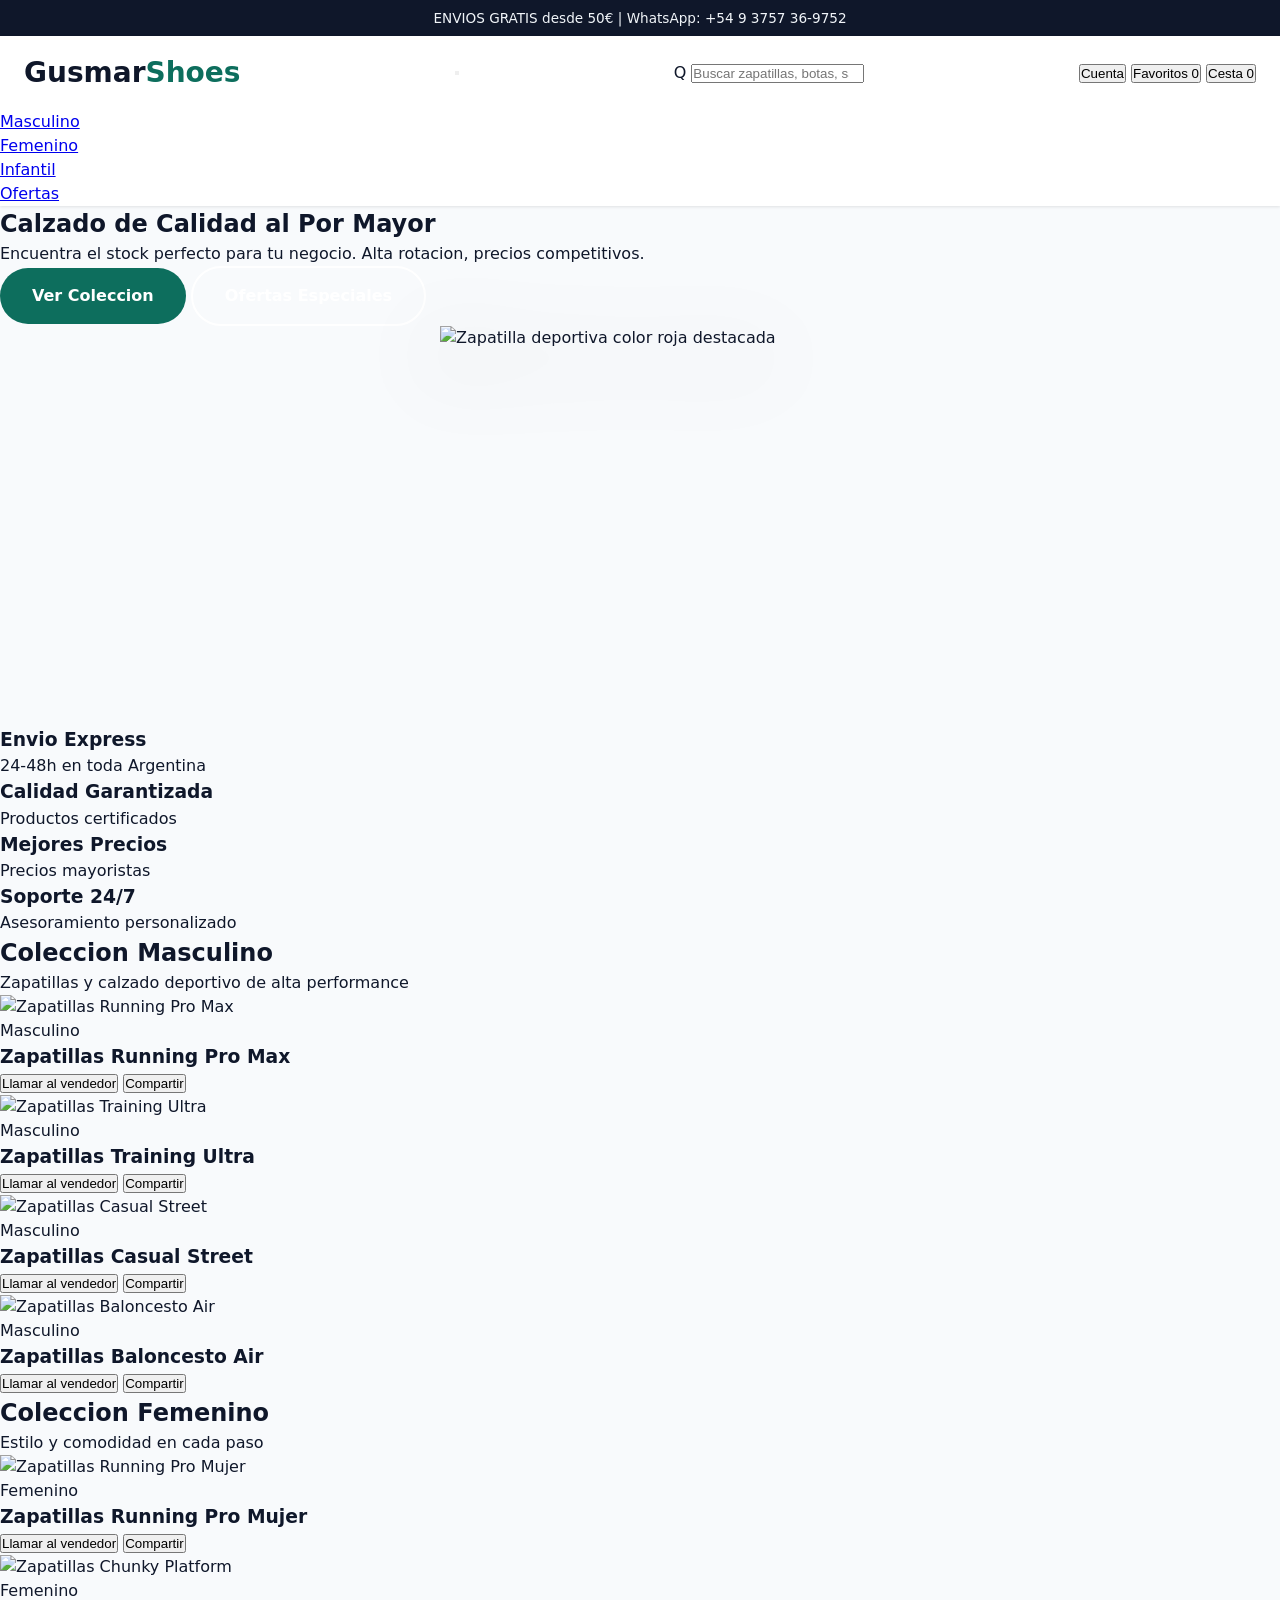
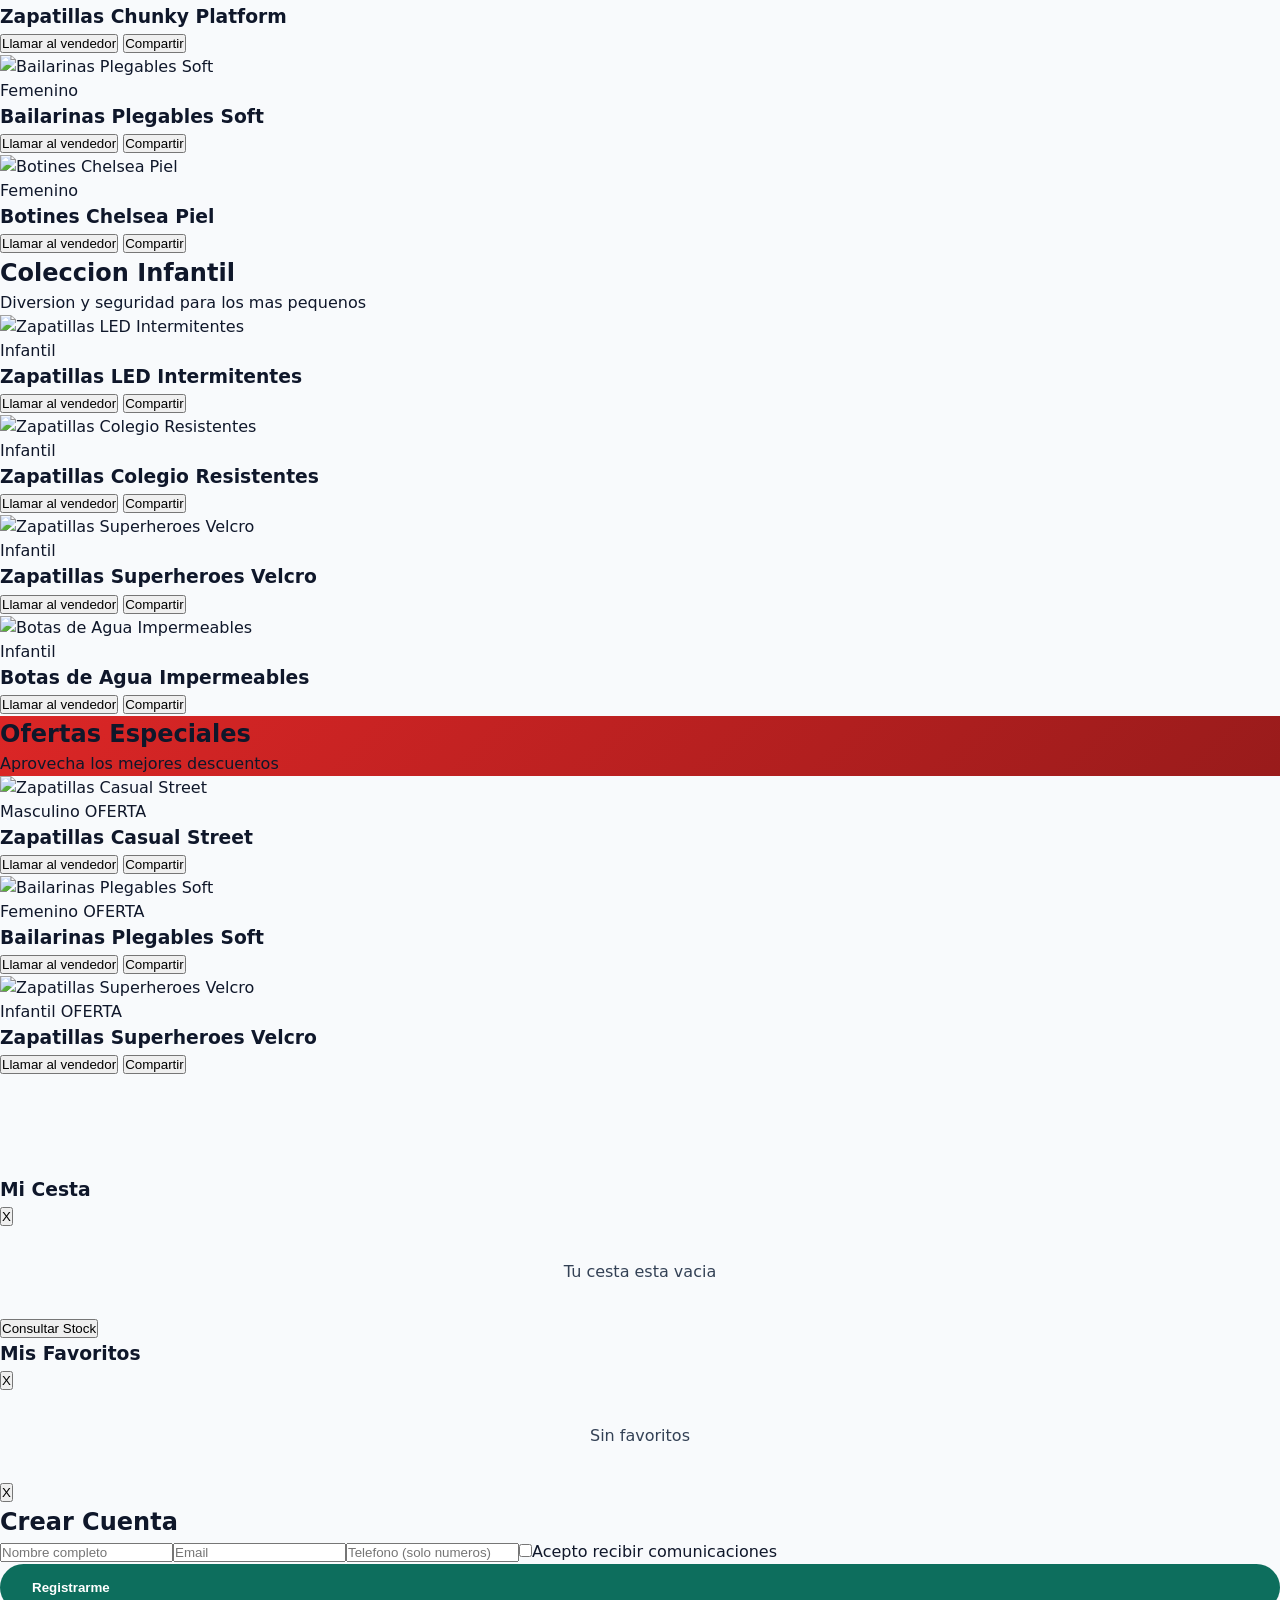
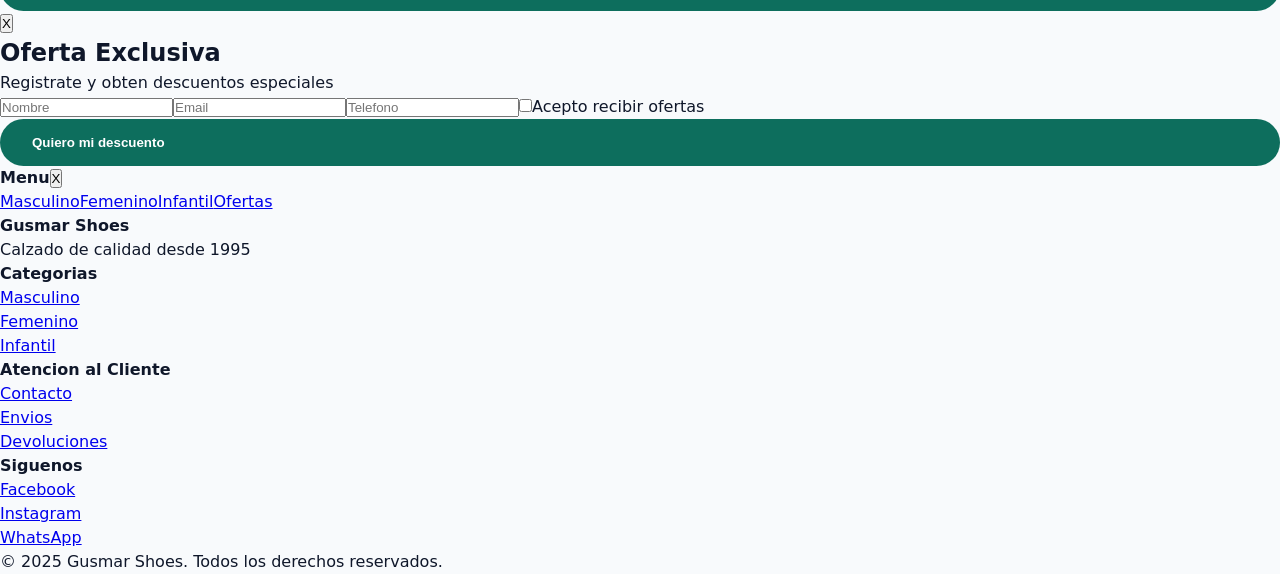
==== commit 6405b810: "Update index.html" ====
--- a/index.html
+++ b/index.html
@@ -8,26 +8,29 @@
     <meta http-equiv="Cache-Control" content="max-age=31536000">
     <title>Gusmar Shoes | Calzado de Calidad al Por Mayor</title>
     
-    <!-- Facebook Pixel Base Code - Colocar seu ID no lugar do placeholder -->
+        <!-- Facebook Pixel Base Code - Colocar seu ID no lugar do placeholder -->
     <script>
-        // !!! COLOQUE SEU PIXEL ID AQUI !!!
+        // !!! COLOQUE SEU PIXEL ID AQUI (se nao tiver, deixe como está) !!!
         const FACEBOOK_PIXEL_ID = 'YOUR_PIXEL_ID_HERE';
         
-        !function(f,b,e,v,n,t,s)
-        {if(f.fbq)return;n=f.fbq=function(){n.callMethod?
-        n.callMethod.apply(n,arguments):n.queue.push(arguments)};
-        if(!f._fbq)f._fbq=n;n.push=n;n.loaded=!0;n.version='2.0';
-        n.queue=[];t=b.createElement(e);t.async=!0;
-        t.src=v;s=b.getElementsByTagName(e)[0];
-        s.parentNode.insertBefore(t,s)}(window, document,'script',
-        'https://connect.facebook.net/en_US/fbevents.js');
-        
-        if(FACEBOOK_PIXEL_ID !== 'YOUR_PIXEL_ID_HERE') {
+        if (FACEBOOK_PIXEL_ID && FACEBOOK_PIXEL_ID !== 'YOUR_PIXEL_ID_HERE') {
+            !function(f,b,e,v,n,t,s)
+            {if(f.fbq)return;n=f.fbq=function(){n.callMethod?
+            n.callMethod.apply(n,arguments):n.queue.push(arguments)};
+            if(!f._fbq)f._fbq=n;n.push=n;n.loaded=!0;n.version='2.0';
+            n.queue=[];t=b.createElement(e);t.async=!0;
+            t.src=v;s=b.getElementsByTagName(e)[0];
+            s.parentNode.insertBefore(t,s)}(window, document,'script',
+            'https://connect.facebook.net/en_US/fbevents.js');
+            
             fbq('init', FACEBOOK_PIXEL_ID);
             fbq('track', 'PageView');
         }
     </script>
     <noscript>
+        <img height="1" width="1" style="display:none" 
+             src="https://www.facebook.com/tr?id=YOUR_PIXEL_ID_HERE&ev=PageView&noscript=1"/>
+    </noscript>
         <img height="1" width="1" style="display:none" 
              src="https://www.facebook.com/tr?id=YOUR_PIXEL_ID_HERE&ev=PageView&noscript=1"/>
     </noscript>
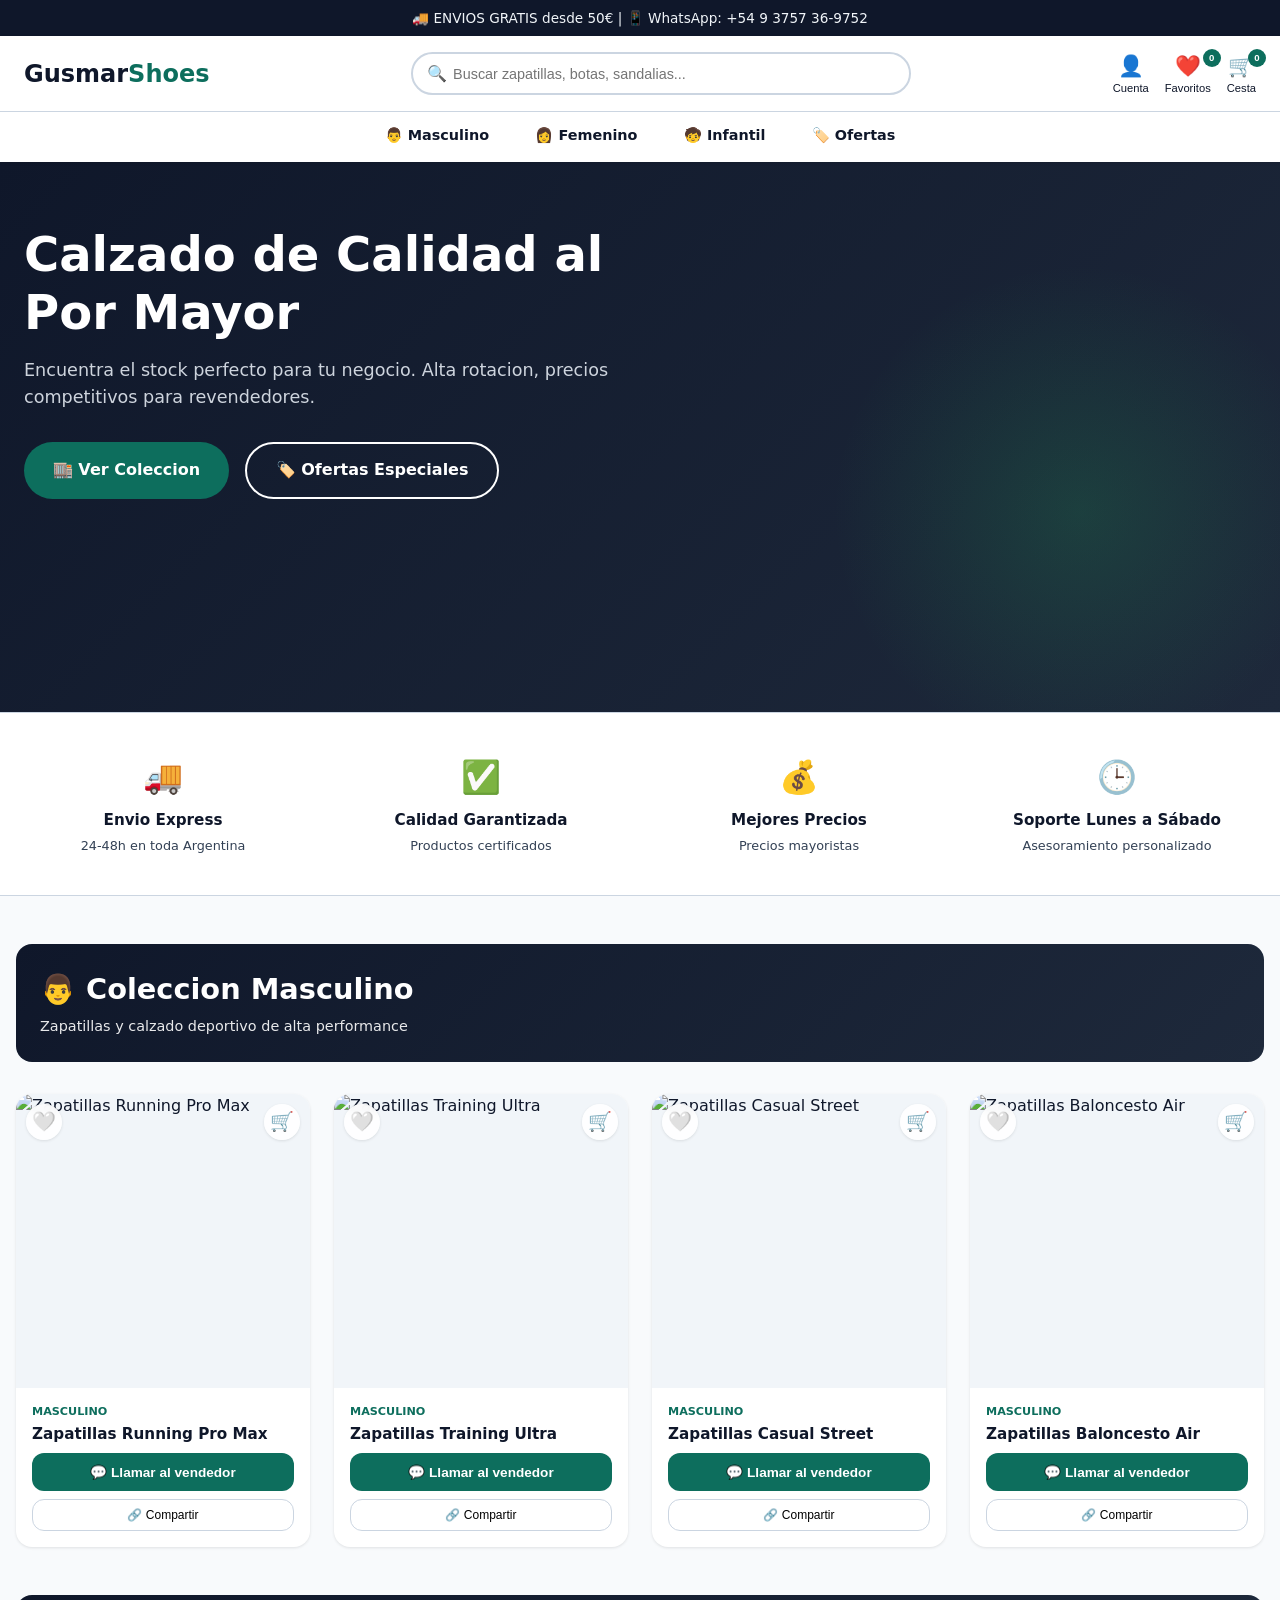
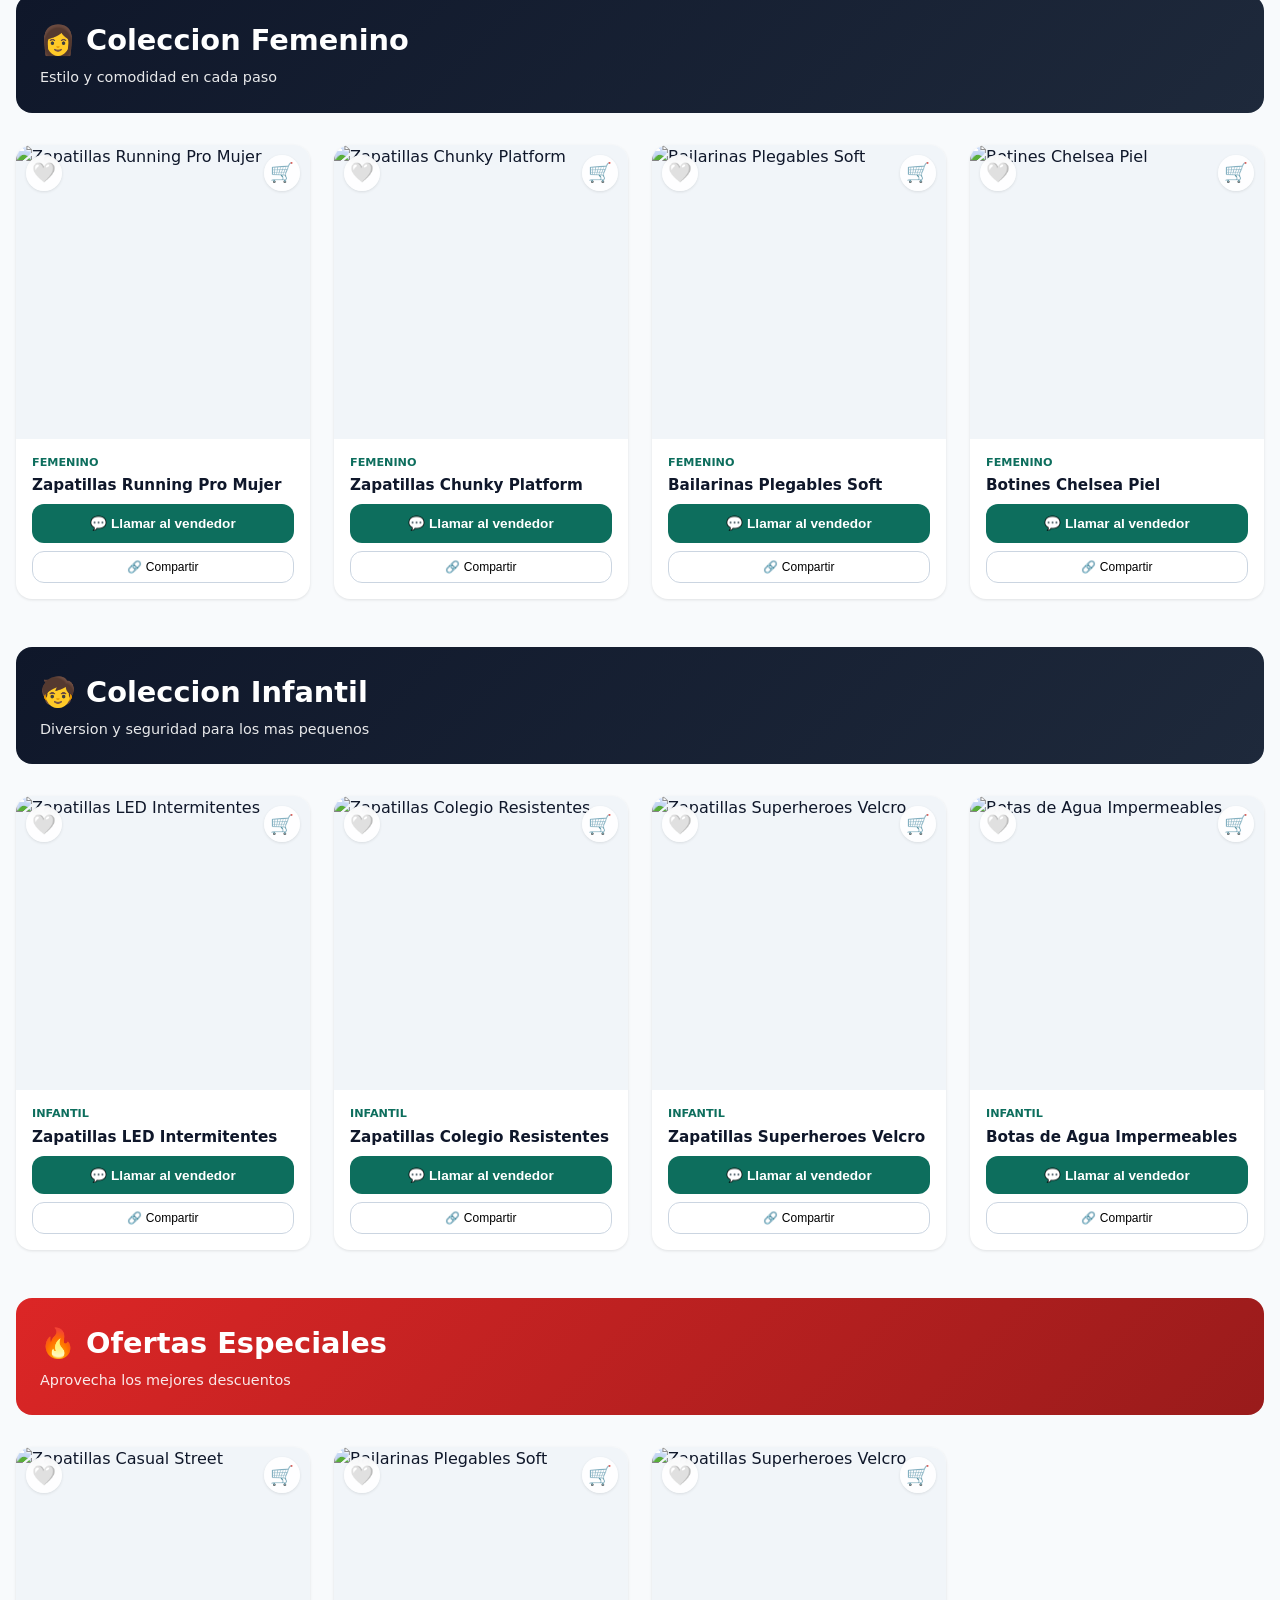
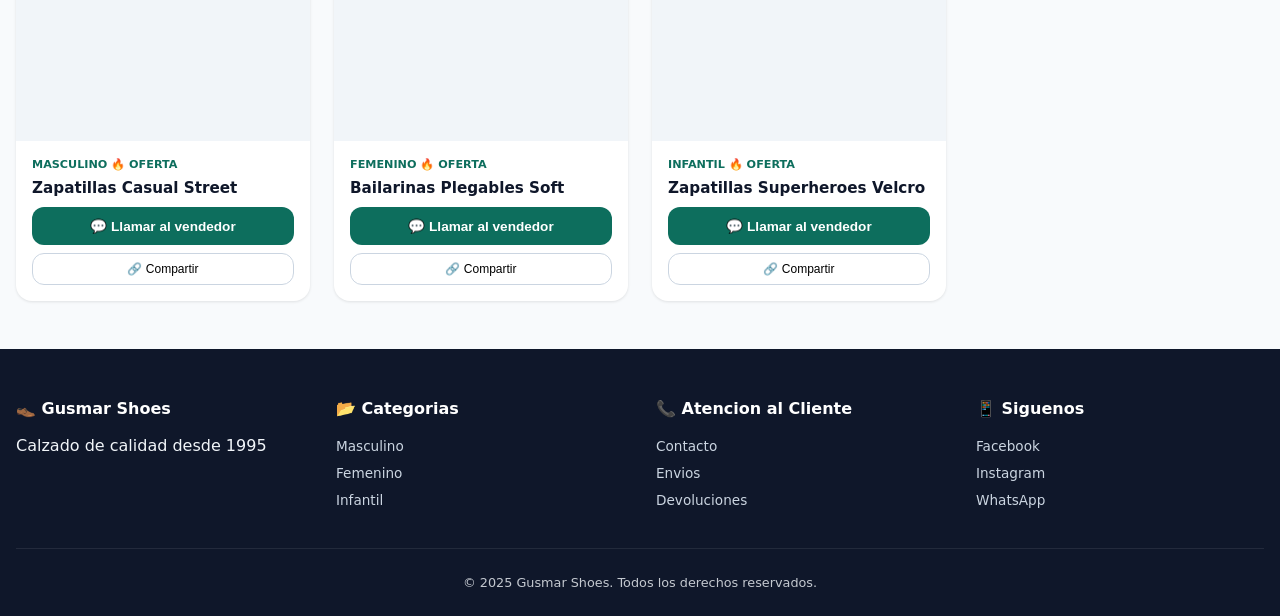
==== commit b26cc3ab: "Update index.html" ====
--- a/index.html
+++ b/index.html
@@ -2,15 +2,24 @@
 <html lang="es">
 <head>
     <meta charset="UTF-8">
-    <meta name="viewport" content="width=device-width, initial-scale=1.0">
+    <meta name="viewport" content="width=device-width, initial-scale=1.0, viewport-fit=cover">
     <meta name="description" content="Argentina: Calzado al por mayor ideal para emprendedores que buscan stock rentable, alta rotación y calidad garantizada.">
-    <meta name="theme-color" content="#1e293b">
+    <meta name="theme-color" content="#0f172a">
     <meta http-equiv="Cache-Control" content="max-age=31536000">
+    
+    <!-- Open Graph para compartilhamento no WhatsApp -->
+    <meta property="og:title" content="Gusmar Shoes | Calzado de Calidad al Por Mayor">
+    <meta property="og:description" content="Encuentra el stock perfecto para tu negocio. Alta rotación, precios competitivos.">
+    <meta property="og:image" content="https://images.unsplash.com/photo-1542291026-7eec264c27ff?w=600&h=600&fit=crop&auto=format&q=80">
+    <meta property="og:image:width" content="600">
+    <meta property="og:image:height" content="600">
+    <meta property="og:type" content="website">
+    <meta property="og:url" content="https://offondigital.github.io/gusmar-shoes/">
+    
     <title>Gusmar Shoes | Calzado de Calidad al Por Mayor</title>
     
-        <!-- Facebook Pixel Base Code - Colocar seu ID no lugar do placeholder -->
+    <!-- Facebook Pixel Base Code -->
     <script>
-        // !!! COLOQUE SEU PIXEL ID AQUI (se nao tiver, deixe como está) !!!
         const FACEBOOK_PIXEL_ID = 'YOUR_PIXEL_ID_HERE';
         
         if (FACEBOOK_PIXEL_ID && FACEBOOK_PIXEL_ID !== 'YOUR_PIXEL_ID_HERE') {
@@ -31,16 +40,15 @@
         <img height="1" width="1" style="display:none" 
              src="https://www.facebook.com/tr?id=YOUR_PIXEL_ID_HERE&ev=PageView&noscript=1"/>
     </noscript>
-        <img height="1" width="1" style="display:none" 
-             src="https://www.facebook.com/tr?id=YOUR_PIXEL_ID_HERE&ev=PageView&noscript=1"/>
-    </noscript>
     
-    <!-- Preconnect critico -->
+    <!-- Preconnect -->
     <link rel="preconnect" href="https://images.unsplash.com">
     <link rel="dns-prefetch" href="https://images.unsplash.com">
     
-    <!-- CSS critico inline + Anti-CLS + Acessibilidade -->
     <style>
+        /* ============================================
+           VARIABLES Y RESET
+        ============================================ */
         :root {
             --primary: #0f172a;
             --secondary: #1e293b;
@@ -67,7 +75,12 @@
             background: var(--background);
             color: var(--text-primary);
             line-height: 1.5;
-        }
+            overflow-x: hidden;
+        }
+        
+        /* ============================================
+           SKIP LINK
+        ============================================ */
         .skip-link {
             position: absolute;
             top: -40px;
@@ -81,6 +94,10 @@
         .skip-link:focus {
             top: 0;
         }
+        
+        /* ============================================
+           TOP BAR
+        ============================================ */
         .top-bar {
             background: var(--primary);
             color: #f1f5f9;
@@ -88,6 +105,10 @@
             padding: .5rem;
             font-size: .85rem;
         }
+        
+        /* ============================================
+           HEADER
+        ============================================ */
         header {
             background: var(--surface);
             box-shadow: var(--shadow);
@@ -103,28 +124,309 @@
             display: flex;
             justify-content: space-between;
             align-items: center;
-            gap: 2rem;
+            gap: 1rem;
+            flex-wrap: wrap;
         }
         .logo {
-            font-size: 1.75rem;
+            font-size: 1.5rem;
             font-weight: 800;
             color: var(--primary);
             text-decoration: none;
+            white-space: nowrap;
         }
         .logo span {
             color: var(--accent);
         }
-        .lazy {
-            opacity: 0;
-            transition: opacity .3s;
-        }
-        .lazy.loaded {
-            opacity: 1;
-        }
+        
+        /* ============================================
+           SEARCH
+        ============================================ */
+        .search-container {
+            flex: 1;
+            min-width: 200px;
+            max-width: 500px;
+            position: relative;
+        }
+        .search-bar {
+            width: 100%;
+            padding: .7rem 1rem .7rem 2.5rem;
+            border: 2px solid var(--border);
+            border-radius: 50px;
+            font-size: .9rem;
+            transition: border-color .2s, box-shadow .2s;
+            background: var(--surface);
+            color: var(--text-primary);
+        }
+        .search-bar:focus {
+            outline: none;
+            border-color: var(--accent);
+            box-shadow: 0 0 0 3px var(--accent-light);
+        }
+        .search-icon {
+            position: absolute;
+            left: 1rem;
+            top: 50%;
+            transform: translateY(-50%);
+            color: var(--text-secondary);
+            pointer-events: none;
+            font-size: 1rem;
+        }
+        .search-suggestions {
+            position: absolute;
+            top: 100%;
+            left: 0;
+            right: 0;
+            background: var(--surface);
+            border-radius: var(--radius);
+            box-shadow: var(--shadow-lg);
+            z-index: 1000;
+            display: none;
+            margin-top: .5rem;
+            border: 1px solid var(--border);
+        }
+        .search-suggestions.active {
+            display: block;
+        }
+        .suggestion-item {
+            padding: .75rem 1rem;
+            cursor: pointer;
+            border-bottom: 1px solid var(--border);
+            color: var(--text-primary);
+        }
+        .suggestion-item:hover {
+            background: var(--accent-light);
+        }
+        
+        /* ============================================
+           HEADER ACTIONS
+        ============================================ */
+        .header-actions {
+            display: flex;
+            align-items: center;
+            gap: 1rem;
+        }
+        .action-btn {
+            display: flex;
+            flex-direction: column;
+            align-items: center;
+            gap: .25rem;
+            background: none;
+            border: none;
+            cursor: pointer;
+            color: var(--text-primary);
+            font-size: .7rem;
+            position: relative;
+            transition: color 0.2s;
+        }
+        .action-btn:hover {
+            color: var(--accent);
+        }
+        .action-icon {
+            font-size: 1.3rem;
+        }
+        .cart-badge, .wishlist-badge {
+            position: absolute;
+            top: -5px;
+            right: -10px;
+            background: var(--accent);
+            color: #ffffff;
+            font-size: .6rem;
+            font-weight: 700;
+            width: 18px;
+            height: 18px;
+            border-radius: 50%;
+            display: flex;
+            align-items: center;
+            justify-content: center;
+        }
+        
+        /* ============================================
+           NAV CATEGORIES
+        ============================================ */
+        .nav-categories {
+            background: var(--surface);
+            border-top: 1px solid var(--border);
+            overflow-x: auto;
+            -webkit-overflow-scrolling: touch;
+        }
+        .nav-container {
+            max-width: 1400px;
+            margin: 0 auto;
+            padding: 0 1rem;
+        }
+        .category-menu {
+            display: flex;
+            list-style: none;
+            justify-content: center;
+            flex-wrap: wrap;
+            gap: 0.5rem;
+        }
+        .category-link {
+            display: flex;
+            align-items: center;
+            gap: .5rem;
+            padding: 0.8rem 1.2rem;
+            text-decoration: none;
+            color: var(--text-primary);
+            font-weight: 600;
+            font-size: 0.9rem;
+            white-space: nowrap;
+            border-bottom: 3px solid transparent;
+            transition: all 0.2s;
+        }
+        .category-link:hover {
+            color: var(--accent);
+            border-bottom-color: var(--accent);
+        }
+        
+        /* ============================================
+           HAMBURGER MENU
+        ============================================ */
+        .hamburger {
+            display: none;
+            flex-direction: column;
+            gap: 5px;
+            cursor: pointer;
+            background: none;
+            border: none;
+            padding: 0.5rem;
+        }
+        .hamburger span {
+            width: 25px;
+            height: 3px;
+            background: var(--primary);
+            border-radius: 3px;
+            transition: all 0.3s;
+        }
+        .mobile-menu-overlay {
+            display: none;
+            position: fixed;
+            top: 0;
+            left: 0;
+            right: 0;
+            bottom: 0;
+            background: rgba(0,0,0,.5);
+            z-index: 998;
+        }
+        .mobile-menu {
+            display: none;
+            position: fixed;
+            top: 0;
+            left: 0;
+            bottom: 0;
+            width: 80%;
+            max-width: 320px;
+            background: var(--surface);
+            z-index: 999;
+            transform: translateX(-100%);
+            transition: transform .3s;
+            overflow-y: auto;
+        }
+        .mobile-menu.active {
+            display: block;
+            transform: translateX(0);
+        }
+        .mobile-menu.active + .mobile-menu-overlay {
+            display: block;
+        }
+        .mobile-menu-header {
+            background: var(--primary);
+            color: #fff;
+            padding: 1.5rem;
+            display: flex;
+            justify-content: space-between;
+            align-items: center;
+        }
+        .mobile-menu-close {
+            background: none;
+            border: none;
+            color: #fff;
+            cursor: pointer;
+            font-size: 1.5rem;
+        }
+        .mobile-category-header {
+            display: block;
+            padding: 1rem 1.5rem;
+            text-decoration: none;
+            color: var(--text-primary);
+            font-weight: 600;
+            border-bottom: 1px solid var(--border);
+        }
+        .mobile-category-header:hover {
+            background: var(--accent-light);
+        }
+        
+        /* ============================================
+           HERO - COM IMAGEM DE FUNDO FIXA
+        ============================================ */
+        .hero {
+            position: relative;
+            min-height: 550px;
+            background: linear-gradient(135deg, var(--primary) 0%, var(--secondary) 100%);
+            overflow: hidden;
+        }
+        .hero::before {
+            content: '';
+            position: absolute;
+            top: 0;
+            left: 0;
+            right: 0;
+            bottom: 0;
+            background: url('https://images.unsplash.com/photo-1542291026-7eec264c27ff?w=800&h=800&fit=crop&auto=format&q=80') no-repeat center center;
+            background-size: cover;
+            opacity: 0.15;
+            transform: scale(1.1);
+        }
+        .hero::after {
+            content: '';
+            position: absolute;
+            bottom: -50px;
+            right: -50px;
+            width: 500px;
+            height: 500px;
+            background: radial-gradient(circle, rgba(37,211,102,0.15) 0%, transparent 70%);
+            border-radius: 50%;
+        }
+        .hero-content {
+            position: relative;
+            z-index: 2;
+            max-width: 1400px;
+            margin: 0 auto;
+            padding: 4rem 1.5rem;
+            display: grid;
+            grid-template-columns: 1fr 1fr;
+            gap: 2rem;
+            align-items: center;
+        }
+        .hero-text h1 {
+            font-size: clamp(2rem, 5vw, 3rem);
+            margin-bottom: 1rem;
+            font-weight: 800;
+            line-height: 1.2;
+            color: #ffffff;
+        }
+        .hero-text p {
+            font-size: 1.1rem;
+            opacity: 0.9;
+            margin-bottom: 2rem;
+            color: #e2e8f0;
+        }
+        .hero-cta {
+            display: flex;
+            gap: 1rem;
+            flex-wrap: wrap;
+        }
+        .hero-image-wrap {
+            display: none;
+        }
+        
+        /* ============================================
+           BUTTONS
+        ============================================ */
         .btn-primary {
             background: var(--accent);
             color: #ffffff;
-            padding: 1rem 2rem;
+            padding: 0.9rem 1.8rem;
             border-radius: 50px;
             text-decoration: none;
             font-weight: 700;
@@ -133,16 +435,16 @@
             gap: .5rem;
             border: none;
             cursor: pointer;
-            transform: translateZ(0);
-            backface-visibility: hidden;
+            transition: all 0.2s;
         }
         .btn-primary:hover {
             background: var(--accent-hover);
+            transform: translateY(-2px);
         }
         .btn-secondary {
             background: transparent;
             color: #ffffff;
-            padding: 1rem 2rem;
+            padding: 0.9rem 1.8rem;
             border-radius: 50px;
             text-decoration: none;
             font-weight: 700;
@@ -150,74 +452,489 @@
             display: inline-flex;
             align-items: center;
             gap: .5rem;
-            transform: translateZ(0);
-            backface-visibility: hidden;
+            transition: all 0.2s;
         }
         .btn-secondary:hover {
             background: #ffffff;
             color: var(--primary);
-        }
-        .hero-image-wrap {
-            display: flex;
-            align-items: center;
-            justify-content: center;
-            min-height: 400px;
-            background: transparent;
-        }
-        .hero-shoe {
-            max-width: 100%;
-            height: auto;
-            filter: drop-shadow(0 20px 40px rgba(0,0,0,.3));
-            animation: none !important;
-            aspect-ratio: 1/1;
-            object-fit: contain;
+            transform: translateY(-2px);
+        }
+        
+        /* ============================================
+           FEATURES
+        ============================================ */
+        .features-bar {
+            background: var(--surface);
+            padding: 2rem 1rem;
+            border-top: 1px solid var(--border);
+            border-bottom: 1px solid var(--border);
+        }
+        .features-grid {
+            max-width: 1400px;
+            margin: 0 auto;
+            display: grid;
+            grid-template-columns: repeat(auto-fit, minmax(180px, 1fr));
+            gap: 1.5rem;
+            text-align: center;
+        }
+        .feature {
+            padding: 0.5rem;
+        }
+        .feature-icon {
+            font-size: 2rem;
+            margin-bottom: 0.5rem;
+        }
+        .feature h3 {
+            font-size: 0.95rem;
+            margin-bottom: 0.25rem;
+            font-weight: 700;
+        }
+        .feature p {
+            font-size: 0.8rem;
+            color: var(--text-secondary);
+        }
+        
+        /* ============================================
+           SECTIONS & PRODUCTS
+        ============================================ */
+        .section-anchor {
+            scroll-margin-top: 100px;
+        }
+        .section {
+            max-width: 1400px;
+            margin: 3rem auto;
+            padding: 0 1rem;
+        }
+        .category-banner {
+            background: linear-gradient(135deg, var(--primary) 0%, var(--secondary) 100%);
+            color: #ffffff;
+            padding: 1.5rem;
+            border-radius: var(--radius-lg);
+            margin-bottom: 2rem;
+        }
+        .category-banner h2 {
+            font-size: clamp(1.3rem, 4vw, 1.8rem);
+            margin-bottom: 0.3rem;
+        }
+        .category-banner p {
+            font-size: 0.9rem;
+            opacity: 0.9;
         }
         .products-grid {
-            min-height: 400px;
-        }
-        a:focus, button:focus, input:focus {
-            outline: 3px solid var(--accent);
-            outline-offset: 2px;
+            display: grid;
+            grid-template-columns: repeat(auto-fill, minmax(260px, 1fr));
+            gap: 1.5rem;
         }
         .products-grid:empty {
-            min-height: 400px;
+            min-height: 300px;
             background: linear-gradient(90deg, #f0f0f0 25%, #e0e0e0 50%, #f0f0f0 75%);
             background-size: 200% 100%;
             animation: skeleton-loading 1.5s infinite;
+            border-radius: var(--radius-lg);
         }
         @keyframes skeleton-loading {
             0% { background-position: 200% 0; }
             100% { background-position: -200% 0; }
         }
-        @keyframes slideIn {
-            from { transform: translateX(100%); opacity: 0; }
-            to { transform: translateX(0); opacity: 1; }
-        }
-        @keyframes slideOut {
-            from { transform: translateX(0); opacity: 1; }
-            to { transform: translateX(100%); opacity: 0; }
-        }
-        @media (max-width: 1024px) {
-            .hero-content { grid-template-columns: 1fr; text-align: center; gap: 2rem; }
-            .hero-cta { justify-content: center; }
-        }
-        @media (max-width: 768px) {
-            .header-main { flex-wrap: wrap; }
-            .search-container { order: 3; max-width: 100%; width: 100%; }
-            .nav-categories { display: none; }
-            .hamburger { display: flex; }
-            .hero { padding: 3rem 1.5rem; min-height: 600px; }
-            .hero-image-wrap { min-height: 250px; }
-        }
-    </style>
-    
-    <!-- CSS completo carregado de forma nao bloqueante -->
-    <link rel="preload" href="style.css" as="style" onload="this.onload=null;this.rel='stylesheet'">
-    <noscript><link rel="stylesheet" href="style.css"></noscript>
-    
-    <!-- CSS do Popup (adicional) -->
-    <style>
-        /* Popup de Lead - Alta Conversão */
+        .product-card {
+            background: var(--surface);
+            border-radius: var(--radius-lg);
+            overflow: hidden;
+            box-shadow: var(--shadow);
+            transition: transform 0.3s, box-shadow 0.3s;
+            position: relative;
+        }
+        .product-card:hover {
+            transform: translateY(-5px);
+            box-shadow: var(--shadow-lg);
+        }
+        .product-image-container {
+            position: relative;
+            overflow: hidden;
+            background: #f1f5f9;
+            aspect-ratio: 1/1;
+        }
+        .product-image {
+            width: 100%;
+            height: 100%;
+            object-fit: cover;
+            transition: transform 0.5s;
+        }
+        .product-card:hover .product-image {
+            transform: scale(1.05);
+        }
+        
+        /* BOTÕES FLUTUANTES NO PRODUTO */
+        .product-actions {
+            position: absolute;
+            top: 10px;
+            left: 10px;
+            right: 10px;
+            display: flex;
+            justify-content: space-between;
+            z-index: 10;
+        }
+        .product-action-btn {
+            background: rgba(255,255,255,0.9);
+            backdrop-filter: blur(4px);
+            border: none;
+            width: 36px;
+            height: 36px;
+            border-radius: 50%;
+            cursor: pointer;
+            font-size: 1.2rem;
+            display: flex;
+            align-items: center;
+            justify-content: center;
+            transition: all 0.2s;
+            box-shadow: var(--shadow);
+            color: var(--text-primary);
+        }
+        .product-action-btn:hover {
+            transform: scale(1.1);
+            background: var(--accent);
+            color: white;
+        }
+        .product-action-btn.favorited {
+            background: #ef4444;
+            color: white;
+        }
+        
+        .product-info {
+            padding: 1rem;
+        }
+        .product-category {
+            font-size: 0.7rem;
+            color: var(--accent);
+            font-weight: 600;
+            text-transform: uppercase;
+            margin-bottom: 0.3rem;
+        }
+        .product-title {
+            font-size: 0.95rem;
+            margin-bottom: 0.5rem;
+            color: var(--text-primary);
+            font-weight: 600;
+            line-height: 1.3;
+        }
+        .product-whatsapp {
+            width: 100%;
+            background: var(--accent);
+            color: #ffffff;
+            border: none;
+            padding: 0.7rem;
+            border-radius: var(--radius);
+            font-size: 0.85rem;
+            font-weight: 700;
+            cursor: pointer;
+            display: flex;
+            align-items: center;
+            justify-content: center;
+            gap: 0.5rem;
+            transition: all 0.2s;
+        }
+        .product-whatsapp:hover {
+            background: var(--accent-hover);
+        }
+        
+        /* ============================================
+           SIDEBARS
+        ============================================ */
+        .cart-sidebar, .wishlist-sidebar {
+            position: fixed;
+            top: 0;
+            right: -100%;
+            width: 100%;
+            max-width: 400px;
+            height: 100vh;
+            background: var(--surface);
+            box-shadow: var(--shadow-lg);
+            z-index: 2000;
+            transition: right .3s;
+            display: flex;
+            flex-direction: column;
+        }
+        .cart-sidebar.active, .wishlist-sidebar.active {
+            right: 0;
+        }
+        .cart-sidebar-header, .wishlist-sidebar-header {
+            padding: 1.2rem;
+            border-bottom: 1px solid var(--border);
+            display: flex;
+            justify-content: space-between;
+            align-items: center;
+        }
+        .close-cart, .close-wishlist {
+            font-size: 1.5rem;
+            cursor: pointer;
+            background: none;
+            border: none;
+            color: var(--text-secondary);
+        }
+        .cart-items, .wishlist-items {
+            flex: 1;
+            overflow-y: auto;
+            padding: 1rem;
+        }
+        .cart-item, .wishlist-item {
+            display: flex;
+            gap: 0.8rem;
+            padding: 0.8rem;
+            border-bottom: 1px solid var(--border);
+        }
+        .cart-item-image, .wishlist-item-image {
+            width: 70px;
+            height: 70px;
+            object-fit: cover;
+            border-radius: var(--radius);
+        }
+        .cart-item-info, .wishlist-item-info {
+            flex: 1;
+        }
+        .cart-item-title, .wishlist-item-title {
+            font-weight: 600;
+            font-size: 0.85rem;
+            margin-bottom: 0.2rem;
+        }
+        .remove-item, .remove-wishlist-item {
+            background: none;
+            border: none;
+            color: var(--text-secondary);
+            cursor: pointer;
+            font-size: 1.2rem;
+        }
+        .wishlist-quantity {
+            display: flex;
+            align-items: center;
+            gap: 0.5rem;
+            margin-top: 0.5rem;
+        }
+        .wishlist-qty-btn {
+            width: 28px;
+            height: 28px;
+            border: 1px solid var(--border);
+            background: var(--surface);
+            border-radius: 6px;
+            cursor: pointer;
+            font-weight: 700;
+        }
+        .wishlist-qty-btn:hover {
+            background: var(--accent-light);
+        }
+        .send-to-cart {
+            background: var(--accent);
+            color: #ffffff;
+            border: none;
+            padding: 0.2rem 0.6rem;
+            border-radius: 6px;
+            cursor: pointer;
+            font-size: 0.7rem;
+            margin-top: 0.5rem;
+            font-weight: 600;
+        }
+        .cart-footer {
+            padding: 1rem;
+            border-top: 1px solid var(--border);
+        }
+        .whatsapp-cta {
+            background: var(--accent);
+            color: #ffffff;
+            width: 100%;
+            padding: 0.8rem;
+            border-radius: var(--radius);
+            font-weight: 700;
+            display: flex;
+            align-items: center;
+            justify-content: center;
+            gap: 0.5rem;
+            cursor: pointer;
+            border: none;
+        }
+        .overlay {
+            position: fixed;
+            top: 0;
+            left: 0;
+            right: 0;
+            bottom: 0;
+            background: rgba(0,0,0,.5);
+            z-index: 1999;
+            display: none;
+        }
+        .overlay.active {
+            display: block;
+        }
+        
+        /* ============================================
+           MODALS & POPUPS
+        ============================================ */
+        .modal {
+            display: none;
+            position: fixed;
+            top: 0;
+            left: 0;
+            width: 100%;
+            height: 100%;
+            background: rgba(0,0,0,.5);
+            z-index: 3000;
+            align-items: center;
+            justify-content: center;
+        }
+        .modal.active {
+            display: flex;
+        }
+        .modal-content {
+            background: var(--surface);
+            padding: 1.5rem;
+            border-radius: var(--radius-lg);
+            max-width: 450px;
+            width: 90%;
+            position: relative;
+            max-height: 90vh;
+            overflow-y: auto;
+        }
+        .close-modal {
+            position: absolute;
+            top: 1rem;
+            right: 1rem;
+            font-size: 1.3rem;
+            cursor: pointer;
+            background: none;
+            border: none;
+            color: var(--text-secondary);
+        }
+        .modal-content h2 {
+            margin-bottom: 1.2rem;
+            font-size: 1.4rem;
+        }
+        .modal-content input {
+            width: 100%;
+            padding: 0.7rem;
+            margin-bottom: 0.8rem;
+            border: 2px solid var(--border);
+            border-radius: var(--radius);
+            font-size: 0.9rem;
+        }
+        .checkbox-label {
+            display: flex;
+            align-items: center;
+            gap: 0.5rem;
+            margin-bottom: 1rem;
+            font-size: 0.8rem;
+        }
+        .popup {
+            display: none;
+            position: fixed;
+            top: 0;
+            left: 0;
+            width: 100%;
+            height: 100%;
+            background: rgba(0,0,0,.7);
+            z-index: 4000;
+            align-items: center;
+            justify-content: center;
+        }
+        .popup.active {
+            display: flex;
+        }
+        .popup-content {
+            background: var(--surface);
+            padding: 1.5rem;
+            border-radius: var(--radius-lg);
+            max-width: 400px;
+            width: 90%;
+            position: relative;
+            text-align: center;
+        }
+        .close-popup {
+            position: absolute;
+            top: 0.8rem;
+            right: 0.8rem;
+            font-size: 1.3rem;
+            cursor: pointer;
+            background: none;
+            border: none;
+            color: var(--text-secondary);
+        }
+        
+        /* ============================================
+           FOOTER
+        ============================================ */
+        footer {
+            background: var(--primary);
+            color: #f1f5f9;
+            padding: 3rem 1rem 1.5rem;
+            margin-top: 3rem;
+        }
+        .footer-grid {
+            max-width: 1400px;
+            margin: 0 auto;
+            display: grid;
+            grid-template-columns: repeat(auto-fit, minmax(180px, 1fr));
+            gap: 2rem;
+            margin-bottom: 2rem;
+        }
+        .footer-section h4 {
+            margin-bottom: 0.8rem;
+            font-size: 1rem;
+            color: #ffffff;
+        }
+        .footer-section a {
+            color: #cbd5e1;
+            text-decoration: none;
+            font-size: 0.85rem;
+            display: inline-block;
+            margin-bottom: 0.3rem;
+        }
+        .footer-section a:hover {
+            color: #ffffff;
+            text-decoration: underline;
+        }
+        .footer-bottom {
+            text-align: center;
+            padding-top: 1.5rem;
+            border-top: 1px solid rgba(255,255,255,.1);
+            font-size: 0.8rem;
+            opacity: .8;
+        }
+        
+        /* ============================================
+           UTILITIES
+        ============================================ */
+        .lazy {
+            opacity: 0;
+            transition: opacity .3s;
+        }
+        .lazy.loaded {
+            opacity: 1;
+        }
+        .notification {
+            position: fixed;
+            bottom: 20px;
+            left: 50%;
+            transform: translateX(-50%);
+            background: var(--accent);
+            color: #ffffff;
+            padding: 0.8rem 1.5rem;
+            border-radius: 50px;
+            z-index: 10001;
+            font-weight: 600;
+            font-size: 0.85rem;
+            white-space: nowrap;
+            animation: slideUp .3s ease-out;
+            box-shadow: var(--shadow-lg);
+        }
+        @keyframes slideUp {
+            from { transform: translateX(-50%) translateY(100px); opacity: 0; }
+            to { transform: translateX(-50%) translateY(0); opacity: 1; }
+        }
+        @keyframes slideOutDown {
+            from { transform: translateX(-50%) translateY(0); opacity: 1; }
+            to { transform: translateX(-50%) translateY(100px); opacity: 0; }
+        }
+        
+        /* ============================================
+           LEAD POPUP
+        ============================================ */
         .lead-popup-overlay {
             position: fixed;
             top: 0;
@@ -226,7 +943,7 @@
             height: 100%;
             background: rgba(0, 0, 0, 0.85);
             backdrop-filter: blur(8px);
-            z-index: 10000;
+            z-index: 10001;
             display: none;
             align-items: center;
             justify-content: center;
@@ -239,100 +956,85 @@
         }
         .lead-popup {
             background: linear-gradient(135deg, #ffffff 0%, #f8fafc 100%);
-            border-radius: 32px;
-            max-width: 520px;
+            border-radius: 28px;
+            max-width: 480px;
             width: 90%;
             position: relative;
             box-shadow: 0 25px 50px -12px rgba(0, 0, 0, 0.5);
-            animation: popupSlideIn 0.4s cubic-bezier(0.34, 1.2, 0.64, 1);
+            animation: popupSlideIn 0.4s ease;
             overflow: hidden;
         }
         @keyframes popupSlideIn {
-            from {
-                opacity: 0;
-                transform: scale(0.9) translateY(30px);
-            }
-            to {
-                opacity: 1;
-                transform: scale(1) translateY(0);
-            }
+            from { opacity: 0; transform: scale(0.9) translateY(30px); }
+            to { opacity: 1; transform: scale(1) translateY(0); }
         }
         .lead-popup-header {
             background: linear-gradient(135deg, #0f172a 0%, #1e293b 100%);
-            padding: 32px 28px;
+            padding: 28px 24px;
             text-align: center;
-            position: relative;
         }
         .lead-popup-header h2 {
-            font-size: 28px;
+            font-size: 24px;
             font-weight: 800;
             color: #ffffff;
             margin-bottom: 8px;
-            letter-spacing: -0.5px;
-        }
-        .lead-popup-header p {
-            color: rgba(255, 255, 255, 0.85);
-            font-size: 14px;
         }
         .lead-popup-social-proof {
-            background: rgba(255, 255, 255, 0.12);
+            background: rgba(255,255,255,0.12);
             display: inline-block;
-            padding: 6px 16px;
+            padding: 5px 14px;
             border-radius: 50px;
-            font-size: 13px;
+            font-size: 12px;
             font-weight: 600;
-            margin-top: 12px;
+            margin-top: 10px;
+            color: #ffffff;
         }
         .lead-popup-body {
-            padding: 32px 28px;
+            padding: 28px 24px;
         }
         .lead-popup-timer {
             background: linear-gradient(135deg, #fef3c7 0%, #fde68a 100%);
             border-radius: 20px;
-            padding: 20px;
+            padding: 16px;
             text-align: center;
-            margin-bottom: 28px;
-            border: 1px solid #fcd34d;
+            margin-bottom: 24px;
         }
         .lead-popup-timer-label {
-            font-size: 13px;
+            font-size: 12px;
             font-weight: 600;
             color: #92400e;
             text-transform: uppercase;
             letter-spacing: 1px;
-            margin-bottom: 8px;
+            margin-bottom: 6px;
         }
         .lead-popup-timer-clock {
-            font-size: 52px;
+            font-size: 44px;
             font-weight: 800;
             font-family: monospace;
             color: #b45309;
             letter-spacing: 4px;
-            line-height: 1;
         }
         .lead-popup-form-group {
-            margin-bottom: 18px;
+            margin-bottom: 15px;
         }
         .lead-popup-form-group input {
             width: 100%;
-            padding: 16px 18px;
+            padding: 14px 16px;
             border: 2px solid var(--border);
-            border-radius: 16px;
-            font-size: 16px;
-            transition: all 0.2s ease;
+            border-radius: 14px;
+            font-size: 15px;
             background: var(--surface);
         }
         .lead-popup-form-group input:focus {
             outline: none;
             border-color: var(--accent);
-            box-shadow: 0 0 0 3px var(--accent-light);
         }
         .lead-popup-checkbox {
             display: flex;
             align-items: center;
-            gap: 12px;
-            margin-bottom: 24px;
-            font-size: 13px;
+            gap: 10px;
+            margin-bottom: 20px;
+            font-size: 12px;
             color: var(--text-secondary);
         }
         .lead-popup-checkbox input {
@@ -346,25 +1048,23 @@
             background: linear-gradient(135deg, #128C7E 0%, #075e54 100%);
             color: white;
             border: none;
-            padding: 16px;
+            padding: 14px;
             border-radius: 50px;
-            font-size: 18px;
+            font-size: 16px;
             font-weight: 800;
             cursor: pointer;
-            transition: all 0.2s ease;
             display: flex;
             align-items: center;
             justify-content: center;
-            gap: 10px;
-            margin-bottom: 20px;
+            gap: 8px;
+            margin-bottom: 16px;
         }
         .lead-popup-btn:hover {
             transform: scale(1.02);
-            box-shadow: 0 10px 25px -5px rgba(18, 140, 126, 0.4);
         }
         .lead-popup-security {
             text-align: center;
-            font-size: 12px;
+            font-size: 11px;
             color: var(--text-secondary);
             display: flex;
             align-items: center;
@@ -373,30 +1073,134 @@
         }
         .lead-popup-close {
             position: absolute;
-            top: 20px;
-            right: 24px;
-            background: rgba(255, 255, 255, 0.2);
+            top: 16px;
+            right: 20px;
+            background: rgba(255,255,255,0.2);
             border: none;
-            width: 36px;
-            height: 36px;
+            width: 32px;
+            height: 32px;
             border-radius: 50%;
             cursor: pointer;
-            font-size: 20px;
+            font-size: 18px;
             color: white;
             display: flex;
             align-items: center;
             justify-content: center;
-            transition: all 0.2s;
         }
         .lead-popup-close:hover {
-            background: rgba(255, 255, 255, 0.3);
-            transform: scale(1.05);
+            background: rgba(255,255,255,0.3);
+        }
+        
+        /* ============================================
+           RESPONSIVE
+        ============================================ */
+        @media (max-width: 1024px) {
+            .hero-content {
+                grid-template-columns: 1fr;
+                text-align: center;
+                padding: 3rem 1.5rem;
+            }
+            .hero-cta {
+                justify-content: center;
+            }
+            .category-link {
+                padding: 0.7rem 1rem;
+                font-size: 0.85rem;
+            }
+        }
+        @media (max-width: 768px) {
+            .header-main {
+                flex-wrap: wrap;
+                justify-content: space-between;
+            }
+            .search-container {
+                order: 3;
+                width: 100%;
+                max-width: 100%;
+                margin-top: 0.8rem;
+            }
+            .nav-categories {
+                display: none;
+            }
+            .hamburger {
+                display: flex;
+            }
+            .hero {
+                min-height: 450px;
+            }
+            .hero-content {
+                padding: 2rem 1rem;
+            }
+            .hero-text h1 {
+                font-size: 1.8rem;
+            }
+            .hero-text p {
+                font-size: 0.95rem;
+            }
+            .btn-primary, .btn-secondary {
+                padding: 0.7rem 1.2rem;
+                font-size: 0.85rem;
+            }
+            .products-grid {
+                grid-template-columns: repeat(2, 1fr);
+                gap: 0.8rem;
+            }
+            .product-title {
+                font-size: 0.85rem;
+            }
+            .product-whatsapp {
+                font-size: 0.75rem;
+                padding: 0.5rem;
+            }
+            .features-grid {
+                grid-template-columns: repeat(2, 1fr);
+                gap: 1rem;
+            }
+            .feature h3 {
+                font-size: 0.85rem;
+            }
+            .feature p {
+                font-size: 0.7rem;
+            }
+            .footer-grid {
+                grid-template-columns: repeat(2, 1fr);
+                gap: 1.5rem;
+            }
+            .lead-popup-header h2 {
+                font-size: 20px;
+            }
+            .lead-popup-timer-clock {
+                font-size: 36px;
+            }
+            .lead-popup-body {
+                padding: 20px;
+            }
         }
         @media (max-width: 480px) {
-            .lead-popup-header h2 { font-size: 22px; }
-            .lead-popup-timer-clock { font-size: 40px; }
-            .lead-popup-body { padding: 24px 20px; }
-            .lead-popup-header { padding: 24px 20px; }
+            .products-grid {
+                grid-template-columns: 1fr;
+            }
+            .header-actions {
+                gap: 0.8rem;
+            }
+            .action-btn span:not(.action-icon) {
+                font-size: 0.6rem;
+            }
+            .action-icon {
+                font-size: 1.1rem;
+            }
+            .features-grid {
+                grid-template-columns: 1fr;
+            }
+            .cart-sidebar, .wishlist-sidebar {
+                max-width: 100%;
+            }
+            .notification {
+                font-size: 0.75rem;
+                white-space: normal;
+                text-align: center;
+                max-width: 90%;
+            }
         }
     </style>
 </head>
@@ -404,7 +1208,7 @@
     <a href="#main" class="skip-link">Saltar al contenido</a>
     
     <div class="top-bar">
-        ENVIOS GRATIS desde 50€ | WhatsApp: +54 9 3757 36-9752
+        🚚 ENVIOS GRATIS desde 50€ | 📱 WhatsApp: +54 9 3757 36-9752
     </div>
 
     <header>
@@ -416,7 +1220,7 @@
             </button>
             
             <div class="search-container">
-                <span class="search-icon" aria-hidden="true">Q</span>
+                <span class="search-icon">🔍</span>
                 <input type="search" 
                        id="searchInput" 
                        class="search-bar" 
@@ -427,13 +1231,16 @@
             
             <div class="header-actions">
                 <button id="authBtn" class="action-btn" aria-label="Cuenta">
+                    <span class="action-icon">👤</span>
                     <span>Cuenta</span>
                 </button>
                 <button id="wishlistBtn" class="action-btn" aria-label="Favoritos">
+                    <span class="action-icon">❤️</span>
                     <span>Favoritos</span>
                     <span id="wishlistBadge" class="wishlist-badge" aria-live="polite">0</span>
                 </button>
                 <button id="cartBtn" class="action-btn" aria-label="Cesta">
+                    <span class="action-icon">🛒</span>
                     <span>Cesta</span>
                     <span id="cartBadge" class="cart-badge" aria-live="polite">0</span>
                 </button>
@@ -443,10 +1250,10 @@
         <nav class="nav-categories" aria-label="Categorias">
             <div class="nav-container">
                 <ul class="category-menu">
-                    <li><a href="#masculino" class="category-link">Masculino</a></li>
-                    <li><a href="#femenino" class="category-link">Femenino</a></li>
-                    <li><a href="#infantil" class="category-link">Infantil</a></li>
-                    <li><a href="#ofertas" class="category-link">Ofertas</a></li>
+                    <li><a href="#masculino" class="category-link">👨 Masculino</a></li>
+                    <li><a href="#femenino" class="category-link">👩 Femenino</a></li>
+                    <li><a href="#infantil" class="category-link">🧒 Infantil</a></li>
+                    <li><a href="#ofertas" class="category-link">🏷️ Ofertas</a></li>
                 </ul>
             </div>
         </nav>
@@ -457,76 +1264,131 @@
             <div class="hero-content">
                 <div class="hero-text">
                     <h1 id="hero-title">Calzado de Calidad al Por Mayor</h1>
-                    <p>Encuentra el stock perfecto para tu negocio. Alta rotacion, precios competitivos.</p>
+                    <p>Encuentra el stock perfecto para tu negocio. Alta rotacion, precios competitivos para revendedores.</p>
                     <div class="hero-cta">
                         <a href="#colecciones" id="verColeccionBtn" class="btn-primary">
-                            Ver Coleccion
+                            🏬 Ver Coleccion
                         </a>
                         <a href="#ofertas" id="ofertasBtn" class="btn-secondary">
-                            Ofertas Especiales
+                            🏷️ Ofertas Especiales
                         </a>
                     </div>
                 </div>
-                <div class="hero-image-wrap">
-                    <img 
-                        src="https://images.unsplash.com/photo-1542291026-7eec264c27ff?w=400&h=400&fit=crop&auto=format&q=80" 
-                        alt="Zapatilla deportiva color roja destacada" 
-                        class="hero-shoe"
-                        width="400"
-                        height="400"
-                        loading="eager"
-                        fetchpriority="high">
+            </div>
+        </section>
+
+        <div class="features-bar" aria-label="Caracteristicas">
+            <div class="features-grid">
+                <div class="feature">
+                    <div class="feature-icon">🚚</div>
+                    <h3>Envio Express</h3>
+                    <p>24-48h en toda Argentina</p>
+                </div>
+                <div class="feature">
+                    <div class="feature-icon">✅</div>
+                    <h3>Calidad Garantizada</h3>
+                    <p>Productos certificados</p>
+                </div>
+                <div class="feature">
+                    <div class="feature-icon">💰</div>
+                    <h3>Mejores Precios</h3>
+                    <p>Precios mayoristas</p>
+                </div>
+                <div class="feature">
+                    <div class="feature-icon">🕒</div>
+                    <h3>Soporte Lunes a Sábado</h3>
+                    <p>Asesoramiento personalizado</p>
                 </div>
             </div>
-        </section>
-
-        <div class="features-bar" aria-label="Caracteristicas">
-            <div class="features-grid">
-                <div class="feature"><div class="feature-icon" aria-hidden="true"></div><h3>Envio Express</h3><p>24-48h en toda Argentina</p></div>
-                <div class="feature"><div class="feature-icon" aria-hidden="true"></div><h3>Calidad Garantizada</h3><p>Productos certificados</p></div>
-                <div class="feature"><div class="feature-icon" aria-hidden="true"></div><h3>Mejores Precios</h3><p>Precios mayoristas</p></div>
-                <div class="feature"><div class="feature-icon" aria-hidden="true"></div><h3>Soporte 24/7</h3><p>Asesoramiento personalizado</p></div>
-            </div>
         </div>
 
         <section id="colecciones" class="section section-anchor">
             <div id="masculino" class="section-anchor">
-                <div class="category-banner"><h2>Coleccion Masculino</h2><p>Zapatillas y calzado deportivo de alta performance</p></div>
+                <div class="category-banner"><h2>👨 Coleccion Masculino</h2><p>Zapatillas y calzado deportivo de alta performance</p></div>
                 <div id="masculinoGrid" class="products-grid"></div>
             </div>
         </section>
 
         <section class="section">
             <div id="femenino" class="section-anchor">
-                <div class="category-banner"><h2>Coleccion Femenino</h2><p>Estilo y comodidad en cada paso</p></div>
+                <div class="category-banner"><h2>👩 Coleccion Femenino</h2><p>Estilo y comodidad en cada paso</p></div>
                 <div id="femeninoGrid" class="products-grid"></div>
             </div>
         </section>
 
         <section class="section">
             <div id="infantil" class="section-anchor">
-                <div class="category-banner"><h2>Coleccion Infantil</h2><p>Diversion y seguridad para los mas pequenos</p></div>
+                <div class="category-banner"><h2>🧒 Coleccion Infantil</h2><p>Diversion y seguridad para los mas pequenos</p></div>
                 <div id="infantilGrid" class="products-grid"></div>
             </div>
         </section>
 
         <section class="section">
             <div id="ofertas" class="section-anchor">
-                <div class="category-banner" style="background: linear-gradient(135deg, #dc2626 0%, #991b1b 100%);"><h2>Ofertas Especiales</h2><p>Aprovecha los mejores descuentos</p></div>
+                <div class="category-banner" style="background: linear-gradient(135deg, #dc2626 0%, #991b1b 100%);"><h2>🔥 Ofertas Especiales</h2><p>Aprovecha los mejores descuentos</p></div>
                 <div id="ofertasGrid" class="products-grid"></div>
             </div>
         </section>
     </main>
 
-    <!-- Sidebars existentes -->
-    <aside id="cartSidebar" class="cart-sidebar" aria-label="Cesta de compras"><div class="cart-sidebar-header"><h3>Mi Cesta</h3><button class="close-cart" aria-label="Cerrar cesta">X</button></div><div id="cartItems" class="cart-items"></div><div class="cart-footer"><button id="consultarStockBtn" class="whatsapp-cta">Consultar Stock</button></div></aside>
-    <aside id="wishlistSidebar" class="wishlist-sidebar" aria-label="Lista de favoritos"><div class="wishlist-sidebar-header"><h3>Mis Favoritos</h3><button class="close-wishlist" aria-label="Cerrar favoritos">X</button></div><div id="wishlistItems" class="wishlist-items"></div></aside>
+    <!-- Sidebars -->
+    <aside id="cartSidebar" class="cart-sidebar" aria-label="Cesta de compras">
+        <div class="cart-sidebar-header">
+            <h3>🛒 Mi Cesta</h3>
+            <button class="close-cart" aria-label="Cerrar cesta">✕</button>
+        </div>
+        <div id="cartItems" class="cart-items"></div>
+        <div class="cart-footer">
+            <button id="consultarStockBtn" class="whatsapp-cta">💬 Consultar Stock</button>
+        </div>
+    </aside>
+    
+    <aside id="wishlistSidebar" class="wishlist-sidebar" aria-label="Lista de favoritos">
+        <div class="wishlist-sidebar-header">
+            <h3>❤️ Mis Favoritos</h3>
+            <button class="close-wishlist" aria-label="Cerrar favoritos">✕</button>
+        </div>
+        <div id="wishlistItems" class="wishlist-items"></div>
+    </aside>
+    
     <div id="cartOverlay" class="overlay" aria-hidden="true"></div>
 
-    <div id="authModal" class="modal" role="dialog" aria-modal="true" aria-label="Registro de usuario"><div class="modal-content"><button class="close-modal" aria-label="Cerrar">X</button><h2>Crear Cuenta</h2><form id="authForm"><input type="text" id="userName" placeholder="Nombre completo" required><input type="email" id="userEmail" placeholder="Email" required><input type="tel" id="userPhone" placeholder="Telefono (solo numeros)" required><label class="checkbox-label"><input type="checkbox" id="consent" required>Acepto recibir comunicaciones</label><button type="submit" class="btn-primary" style="width:100%">Registrarme</button></form></div></div>
-    <div id="offerPopup" class="popup" role="dialog" aria-modal="true" aria-label="Oferta exclusiva"><div class="popup-content"><button class="close-popup" aria-label="Cerrar">X</button><h2>Oferta Exclusiva</h2><p>Registrate y obten descuentos especiales</p><form id="popupForm"><input type="text" id="popupName" placeholder="Nombre" required><input type="email" id="popupEmail" placeholder="Email" required><input type="tel" id="popupPhone" placeholder="Telefono" required><label class="checkbox-label"><input type="checkbox" id="popupConsent" required>Acepto recibir ofertas</label><button type="submit" class="btn-primary" style="width:100%">Quiero mi descuento</button></form></div></div>
-
-    <!-- NOVO POPUP DE LEAD - ALTA CONVERSAO -->
+    <div id="authModal" class="modal" role="dialog" aria-modal="true" aria-label="Registro de usuario">
+        <div class="modal-content">
+            <button class="close-modal" aria-label="Cerrar">✕</button>
+            <h2>📝 Crear Cuenta</h2>
+            <form id="authForm">
+                <input type="text" id="userName" placeholder="Nombre completo" required>
+                <input type="email" id="userEmail" placeholder="Email" required>
+                <input type="tel" id="userPhone" placeholder="Telefono (solo numeros)" required>
+                <label class="checkbox-label">
+                    <input type="checkbox" id="consent" required>
+                    Acepto recibir comunicaciones
+                </label>
+                <button type="submit" class="btn-primary" style="width:100%">Registrarme</button>
+            </form>
+        </div>
+    </div>
+    
+    <div id="offerPopup" class="popup" role="dialog" aria-modal="true" aria-label="Oferta exclusiva">
+        <div class="popup-content">
+            <button class="close-popup" aria-label="Cerrar">✕</button>
+            <h2>🎁 Oferta Exclusiva</h2>
+            <p>Registrate y obten descuentos especiales</p>
+            <form id="popupForm">
+                <input type="text" id="popupName" placeholder="Nombre" required>
+                <input type="email" id="popupEmail" placeholder="Email" required>
+                <input type="tel" id="popupPhone" placeholder="Telefono" required>
+                <label class="checkbox-label">
+                    <input type="checkbox" id="popupConsent" required>
+                    Acepto recibir ofertas
+                </label>
+                <button type="submit" class="btn-primary" style="width:100%">Quiero mi descuento</button>
+            </form>
+        </div>
+    </div>
+
+    <!-- POPUP DE LEAD - ALTA CONVERSAO -->
     <div id="leadConversionPopup" class="lead-popup-overlay">
         <div class="lead-popup">
             <button class="lead-popup-close" aria-label="Cerrar">✕</button>
@@ -566,19 +1428,751 @@
         </div>
     </div>
 
-    <div class="mobile-menu" aria-label="Menu mobile"><div class="mobile-menu-header"><span style="font-weight:700;">Menu</span><button class="mobile-menu-close" aria-label="Cerrar menu">X</button></div><a href="#masculino" class="mobile-category-header">Masculino</a><a href="#femenino" class="mobile-category-header">Femenino</a><a href="#infantil" class="mobile-category-header">Infantil</a><a href="#ofertas" class="mobile-category-header">Ofertas</a></div>
+    <div class="mobile-menu" aria-label="Menu mobile">
+        <div class="mobile-menu-header">
+            <span style="font-weight:700;">📋 Menu</span>
+            <button class="mobile-menu-close" aria-label="Cerrar menu">✕</button>
+        </div>
+        <a href="#masculino" class="mobile-category-header">👨 Masculino</a>
+        <a href="#femenino" class="mobile-category-header">👩 Femenino</a>
+        <a href="#infantil" class="mobile-category-header">🧒 Infantil</a>
+        <a href="#ofertas" class="mobile-category-header">🏷️ Ofertas</a>
+    </div>
     <div class="mobile-menu-overlay" aria-hidden="true"></div>
 
     <footer>
         <div class="footer-grid">
-            <div class="footer-section"><h4>Gusmar Shoes</h4><p>Calzado de calidad desde 1995</p></div>
-            <div class="footer-section"><h4>Categorias</h4><a href="#masculino">Masculino</a><br><a href="#femenino">Femenino</a><br><a href="#infantil">Infantil</a></div>
-            <div class="footer-section"><h4>Atencion al Cliente</h4><a href="#contacto">Contacto</a><br><a href="#envios">Envios</a><br><a href="#devoluciones">Devoluciones</a></div>
-            <div class="footer-section"><h4>Siguenos</h4><a href="#">Facebook</a><br><a href="#">Instagram</a><br><a href="#">WhatsApp</a></div>
+            <div class="footer-section">
+                <h4>👞 Gusmar Shoes</h4>
+                <p>Calzado de calidad desde 1995</p>
+            </div>
+            <div class="footer-section">
+                <h4>📂 Categorias</h4>
+                <a href="#masculino">Masculino</a><br>
+                <a href="#femenino">Femenino</a><br>
+                <a href="#infantil">Infantil</a>
+            </div>
+            <div class="footer-section">
+                <h4>📞 Atencion al Cliente</h4>
+                <a href="#contacto">Contacto</a><br>
+                <a href="#envios">Envios</a><br>
+                <a href="#devoluciones">Devoluciones</a>
+            </div>
+            <div class="footer-section">
+                <h4>📱 Siguenos</h4>
+                <a href="#">Facebook</a><br>
+                <a href="#">Instagram</a><br>
+                <a href="#">WhatsApp</a>
+            </div>
         </div>
-        <div class="footer-bottom"><p>&copy; 2025 Gusmar Shoes. Todos los derechos reservados.</p></div>
+        <div class="footer-bottom">
+            <p>&copy; 2025 Gusmar Shoes. Todos los derechos reservados.</p>
+        </div>
     </footer>
 
-    <script src="script.js" defer></script>
+    <script>
+        // ============================================
+        // DATOS DE PRODUCTOS
+        // ============================================
+        const products = {
+            masculino: [
+                { id: 1, name: "Zapatillas Running Pro Max", category: "Masculino", image: "https://images.unsplash.com/photo-1542291026-7eec264c27ff?w=400&h=400&fit=crop&auto=format&q=80", isOffer: false },
+                { id: 2, name: "Zapatillas Training Ultra", category: "Masculino", image: "https://images.unsplash.com/photo-1606107557195-0e29a4b5b4aa?w=400&h=400&fit=crop&auto=format&q=80", isOffer: false },
+                { id: 3, name: "Zapatillas Casual Street", category: "Masculino", image: "https://images.unsplash.com/photo-1608231387042-66d1773070a5?w=400&h=400&fit=crop&auto=format&q=80", isOffer: true },
+                { id: 4, name: "Zapatillas Baloncesto Air", category: "Masculino", image: "https://images.unsplash.com/photo-1595950653106-6c9ebd614d3a?w=400&h=400&fit=crop&auto=format&q=80", isOffer: false }
+            ],
+            femenino: [
+                { id: 5, name: "Zapatillas Running Pro Mujer", category: "Femenino", image: "https://images.unsplash.com/photo-1560769629-975ec94e6a86?w=400&h=400&fit=crop&auto=format&q=80", isOffer: false },
+                { id: 6, name: "Zapatillas Chunky Platform", category: "Femenino", image: "https://images.unsplash.com/photo-1543163521-1bf539c55dd2?w=400&h=400&fit=crop&auto=format&q=80", isOffer: false },
+                { id: 7, name: "Bailarinas Plegables Soft", category: "Femenino", image: "https://images.unsplash.com/photo-1603487742131-4160ec999306?w=400&h=400&fit=crop&auto=format&q=80", isOffer: true },
+                { id: 8, name: "Botines Chelsea Piel", category: "Femenino", image: "https://images.unsplash.com/photo-1606890658317-7d14490b76fd?w=400&h=400&fit=crop&auto=format&q=80", isOffer: false }
+            ],
+            infantil: [
+                { id: 9, name: "Zapatillas LED Intermitentes", category: "Infantil", image: "https://images.unsplash.com/photo-1514989940723-e81e61645e1a?w=400&h=400&fit=crop&auto=format&q=80", isOffer: false },
+                { id: 10, name: "Zapatillas Colegio Resistentes", category: "Infantil", image: "https://images.unsplash.com/photo-1507464098880-e367bc5d2c08?w=400&h=400&fit=crop&auto=format&q=80", isOffer: false },
+                { id: 11, name: "Zapatillas Superheroes Velcro", category: "Infantil", image: "https://images.unsplash.com/photo-1551107696-a4b0c5a0d9a2?w=400&h=400&fit=crop&auto=format&q=80", isOffer: true },
+                { id: 12, name: "Botas de Agua Impermeables", category: "Infantil", image: "https://images.unsplash.com/photo-1514989940723-e81e61645e1a?w=400&h=400&fit=crop&auto=format&q=80", isOffer: false }
+            ]
+        };
+
+        let cart = JSON.parse(localStorage.getItem('cart')) || [];
+        let wishlist = JSON.parse(localStorage.getItem('wishlist')) || [];
+        let currentUser = JSON.parse(localStorage.getItem('currentUser')) || null;
+        const WHATSAPP_NUMBER = "5493757369752";
+
+        // ============================================
+        // FUNCIONES PRINCIPALES
+        // ============================================
+        function saveCart() {
+            localStorage.setItem('cart', JSON.stringify(cart));
+            updateCartBadge();
+        }
+
+        function saveWishlist() {
+            localStorage.setItem('wishlist', JSON.stringify(wishlist));
+            updateWishlistBadge();
+        }
+
+        function updateCartBadge() {
+            const b = document.getElementById('cartBadge');
+            if (b) b.textContent = cart.length;
+        }
+
+        function updateWishlistBadge() {
+            const b = document.getElementById('wishlistBadge');
+            if (b) b.textContent = wishlist.length;
+        }
+
+        function generateWhatsAppMessage(items, type) {
+            if (type === 'stock') {
+                const pl = items.map(i => `- ${i.name}`).join('%0A');
+                return `Hola vendedor, coloque estos items en la cesta:%0A${pl}%0A%0APodria confirmar si tienen stock disponible? Tambien me gustaria saber el valor total y el costo de envio hasta mi direccion. Gracias!`;
+            } else {
+                return `Hola! Me interesa este producto: ${items.name}. Podria darme mas informacion? Gracias!`;
+            }
+        }
+
+        function sendWhatsApp(m) {
+            window.open(`https://wa.me/${WHATSAPP_NUMBER}?text=${m}`, '_blank');
+        }
+
+        function addToCart(p) {
+            if (!cart.find(i => i.id === p.id)) {
+                cart.push({ ...p, quantity: 1 });
+                saveCart();
+                showNotification(`${p.name} añadido a la cesta 🛒`);
+                renderCartSidebar();
+            } else {
+                showNotification(`${p.name} ya está en la cesta`);
+            }
+        }
+
+        function removeFromCart(pid) {
+            cart = cart.filter(i => i.id !== pid);
+            saveCart();
+            renderCartSidebar();
+        }
+
+        function addToWishlist(p) {
+            if (!wishlist.find(i => i.id === p.id)) {
+                wishlist.push({ ...p, quantity: 1 });
+                saveWishlist();
+                showNotification(`${p.name} añadido a favoritos ❤️`);
+                renderWishlistSidebar();
+                renderProducts(); // Re-render para actualizar el corazon
+            } else {
+                removeFromWishlist(p.id);
+                showNotification(`${p.name} eliminado de favoritos`);
+            }
+        }
+
+        function removeFromWishlist(pid) {
+            wishlist = wishlist.filter(i => i.id !== pid);
+            saveWishlist();
+            renderWishlistSidebar();
+            renderProducts(); // Re-render para actualizar el corazon
+        }
+
+        function updateWishlistQuantity(pid, change) {
+            const i = wishlist.find(i => i.id === pid);
+            if (i) {
+                i.quantity = Math.max(1, i.quantity + change);
+                saveWishlist();
+                renderWishlistSidebar();
+            }
+        }
+
+        function sendWishlistToCart(pid) {
+            const i = wishlist.find(i => i.id === pid);
+            if (i) {
+                if (!cart.find(c => c.id === i.id)) {
+                    cart.push({ ...i });
+                    saveCart();
+                    showNotification(`${i.name} enviado a la cesta 🛒`);
+                    renderCartSidebar();
+                }
+                removeFromWishlist(pid);
+            }
+        }
+
+        function shareProduct(product) {
+            const shareUrl = window.location.href;
+            const shareText = `¡Mira este producto increíble! ${product.name} - Gusmar Shoes`;
+            const shareImage = product.image;
+            
+            if (navigator.share) {
+                navigator.share({
+                    title: product.name,
+                    text: shareText,
+                    url: shareUrl
+                }).catch(() => {
+                    copyToClipboard(`${shareText} ${shareUrl}`);
+                });
+            } else {
+                copyToClipboard(`${shareText} ${shareUrl}`);
+            }
+        }
+        
+        function copyToClipboard(text) {
+            navigator.clipboard.writeText(text);
+            showNotification('Enlace copiado al portapapeles 📋');
+        }
+
+        function showNotification(m) {
+            const n = document.createElement('div');
+            n.className = 'notification';
+            n.innerHTML = m;
+            document.body.appendChild(n);
+            setTimeout(() => {
+                n.style.animation = 'slideOutDown .3s ease-out';
+                setTimeout(() => n.remove(), 300);
+            }, 2500);
+        }
+
+        function isInWishlist(productId) {
+            return wishlist.some(i => i.id === productId);
+        }
+
+        function renderProducts() {
+            for (const [cat, items] of Object.entries(products)) {
+                const container = document.getElementById(`${cat}Grid`);
+                if (container) {
+                    container.innerHTML = items.map(p => `
+                        <article class="product-card">
+                            <div class="product-image-container">
+                                <div class="product-actions">
+                                    <button class="product-action-btn wishlist-action" data-id="${p.id}" aria-label="Añadir a favoritos">
+                                        ${isInWishlist(p.id) ? '❤️' : '🤍'}
+                                    </button>
+                                    <button class="product-action-btn cart-action" data-id='${JSON.stringify(p)}' aria-label="Añadir a cesta">
+                                        🛒
+                                    </button>
+                                </div>
+                                <img data-src="${p.image}" alt="${p.name}" class="product-image lazy" loading="lazy" width="400" height="400">
+                            </div>
+                            <div class="product-info">
+                                <div class="product-category">${p.category}</div>
+                                <h3 class="product-title">${p.name}</h3>
+                                <button class="product-whatsapp" data-product='${JSON.stringify(p)}'>
+                                    💬 Llamar al vendedor
+                                </button>
+                                <button class="share-button" data-product='${JSON.stringify(p)}' style="width:100%; background:transparent; border:1px solid var(--border); padding:0.5rem; border-radius:var(--radius); margin-top:0.5rem; cursor:pointer; display:flex; align-items:center; justify-content:center; gap:0.3rem; font-size:0.75rem;">
+                                    🔗 Compartir
+                                </button>
+                            </div>
+                        </article>
+                    `).join('');
+                }
+            }
+            
+            // Ofertas
+            const ofertasContainer = document.getElementById('ofertasGrid');
+            if (ofertasContainer) {
+                const allProducts = [...products.masculino, ...products.femenino, ...products.infantil];
+                const offers = allProducts.filter(p => p.isOffer);
+                ofertasContainer.innerHTML = offers.map(p => `
+                    <article class="product-card">
+                        <div class="product-image-container">
+                            <div class="product-actions">
+                                <button class="product-action-btn wishlist-action" data-id="${p.id}" aria-label="Añadir a favoritos">
+                                    ${isInWishlist(p.id) ? '❤️' : '🤍'}
+                                </button>
+                                <button class="product-action-btn cart-action" data-id='${JSON.stringify(p)}' aria-label="Añadir a cesta">
+                                    🛒
+                                </button>
+                            </div>
+                            <img data-src="${p.image}" alt="${p.name}" class="product-image lazy" loading="lazy" width="400" height="400">
+                        </div>
+                        <div class="product-info">
+                            <div class="product-category">${p.category} 🔥 OFERTA</div>
+                            <h3 class="product-title">${p.name}</h3>
+                            <button class="product-whatsapp" data-product='${JSON.stringify(p)}'>
+                                💬 Llamar al vendedor
+                            </button>
+                            <button class="share-button" data-product='${JSON.stringify(p)}' style="width:100%; background:transparent; border:1px solid var(--border); padding:0.5rem; border-radius:var(--radius); margin-top:0.5rem; cursor:pointer; display:flex; align-items:center; justify-content:center; gap:0.3rem; font-size:0.75rem;">
+                                🔗 Compartir
+                            </button>
+                        </div>
+                    </article>
+                `).join('');
+            }
+            
+            setupProductButtons();
+            setupLazyLoading();
+        }
+
+        function setupProductButtons() {
+            // Botones de WhatsApp
+            document.querySelectorAll('.product-whatsapp').forEach(btn => {
+                btn.addEventListener('click', (e) => {
+                    e.stopPropagation();
+                    const p = JSON.parse(btn.dataset.product);
+                    sendWhatsApp(generateWhatsAppMessage(p, 'product'));
+                });
+            });
+            
+            // Botones de compartir
+            document.querySelectorAll('.share-button').forEach(btn => {
+                btn.addEventListener('click', (e) => {
+                    e.stopPropagation();
+                    const p = JSON.parse(btn.dataset.product);
+                    shareProduct(p);
+                });
+            });
+            
+            // Botones de favoritos (corazon)
+            document.querySelectorAll('.wishlist-action').forEach(btn => {
+                btn.addEventListener('click', (e) => {
+                    e.stopPropagation();
+                    const productId = parseInt(btn.dataset.id);
+                    const allProds = [...products.masculino, ...products.femenino, ...products.infantil];
+                    const product = allProds.find(p => p.id === productId);
+                    if (product) addToWishlist(product);
+                });
+            });
+            
+            // Botones de carrito
+            document.querySelectorAll('.cart-action').forEach(btn => {
+                btn.addEventListener('click', (e) => {
+                    e.stopPropagation();
+                    const p = JSON.parse(btn.dataset.id);
+                    addToCart(p);
+                });
+            });
+        }
+
+        function renderCartSidebar() {
+            const c = document.getElementById('cartItems');
+            if (!c) return;
+            if (cart.length === 0) {
+                c.innerHTML = '<p style="text-align:center;padding:2rem;color:var(--text-secondary);">🛒 Tu cesta esta vacia</p>';
+                return;
+            }
+            c.innerHTML = cart.map(i => `
+                <div class="cart-item">
+                    <img src="${i.image}" alt="${i.name}" class="cart-item-image" width="70" height="70">
+                    <div class="cart-item-info">
+                        <div class="cart-item-title">${i.name}</div>
+                        <div style="color:var(--text-secondary);font-size:.75rem;">${i.category}</div>
+                    </div>
+                    <button class="remove-item" data-id="${i.id}" aria-label="Eliminar producto">🗑️</button>
+                </div>
+            `).join('');
+            document.querySelectorAll('.remove-item').forEach(btn => {
+                btn.addEventListener('click', () => {
+                    removeFromCart(parseInt(btn.dataset.id));
+                });
+            });
+        }
+
+        function renderWishlistSidebar() {
+            const c = document.getElementById('wishlistItems');
+            if (!c) return;
+            if (wishlist.length === 0) {
+                c.innerHTML = '<p style="text-align:center;padding:2rem;color:var(--text-secondary);">❤️ Sin favoritos</p>';
+                return;
+            }
+            c.innerHTML = wishlist.map(i => `
+                <div class="wishlist-item">
+                    <img src="${i.image}" alt="${i.name}" class="wishlist-item-image" width="70" height="70">
+                    <div class="wishlist-item-info">
+                        <div class="wishlist-item-title">${i.name}</div>
+                        <div class="wishlist-quantity">
+                            <button class="wishlist-qty-btn" data-id="${i.id}" data-change="-1" aria-label="Disminuir cantidad">-</button>
+                            <span>${i.quantity}</span>
+                            <button class="wishlist-qty-btn" data-id="${i.id}" data-change="1" aria-label="Aumentar cantidad">+</button>
+                        </div>
+                        <button class="send-to-cart" data-id="${i.id}">Enviar a cesta</button>
+                    </div>
+                    <button class="remove-wishlist-item" data-id="${i.id}" aria-label="Eliminar de favoritos">🗑️</button>
+                </div>
+            `).join('');
+            document.querySelectorAll('.wishlist-qty-btn').forEach(btn => {
+                btn.addEventListener('click', () => {
+                    updateWishlistQuantity(parseInt(btn.dataset.id), parseInt(btn.dataset.change));
+                });
+            });
+            document.querySelectorAll('.send-to-cart').forEach(btn => {
+                btn.addEventListener('click', () => {
+                    sendWishlistToCart(parseInt(btn.dataset.id));
+                });
+            });
+            document.querySelectorAll('.remove-wishlist-item').forEach(btn => {
+                btn.addEventListener('click', () => {
+                    removeFromWishlist(parseInt(btn.dataset.id));
+                });
+            });
+        }
+
+        function reserveSpaceForProducts() {
+            document.querySelectorAll('.products-grid').forEach(grid => {
+                if (grid.children.length === 0) grid.style.minHeight = '300px';
+            });
+        }
+
+        // Sidebars
+        const cartBtn = document.getElementById('cartBtn');
+        const cartSidebar = document.getElementById('cartSidebar');
+        const closeCart = document.querySelector('.close-cart');
+        const cartOverlay = document.getElementById('cartOverlay');
+
+        if (cartBtn) {
+            cartBtn.addEventListener('click', () => {
+                cartSidebar.classList.add('active');
+                cartOverlay.classList.add('active');
+                renderCartSidebar();
+            });
+        }
+        if (closeCart) {
+            closeCart.addEventListener('click', () => {
+                cartSidebar.classList.remove('active');
+                cartOverlay.classList.remove('active');
+            });
+        }
+        if (cartOverlay) {
+            cartOverlay.addEventListener('click', () => {
+                cartSidebar.classList.remove('active');
+                wishlistSidebar.classList.remove('active');
+                cartOverlay.classList.remove('active');
+            });
+        }
+
+        const wishlistBtn = document.getElementById('wishlistBtn');
+        const wishlistSidebar = document.getElementById('wishlistSidebar');
+        const closeWishlist = document.querySelector('.close-wishlist');
+
+        if (wishlistBtn) {
+            wishlistBtn.addEventListener('click', () => {
+                wishlistSidebar.classList.add('active');
+                cartOverlay.classList.add('active');
+                renderWishlistSidebar();
+            });
+        }
+        if (closeWishlist) {
+            closeWishlist.addEventListener('click', () => {
+                wishlistSidebar.classList.remove('active');
+                cartOverlay.classList.remove('active');
+            });
+        }
+
+        const consultarStockBtn = document.getElementById('consultarStockBtn');
+        if (consultarStockBtn) {
+            consultarStockBtn.addEventListener('click', () => {
+                if (cart.length > 0) {
+                    sendWhatsApp(generateWhatsAppMessage(cart, 'stock'));
+                } else {
+                    showNotification('Agrega productos a la cesta primero');
+                }
+            });
+        }
+
+        // Mobile Menu
+        const hamburger = document.querySelector('.hamburger');
+        const mobileMenu = document.querySelector('.mobile-menu');
+        const mobileOverlay = document.querySelector('.mobile-menu-overlay');
+        const closeMenu = document.querySelector('.mobile-menu-close');
+
+        function openMenu() {
+            mobileMenu?.classList.add('active');
+            if (mobileOverlay) mobileOverlay.style.display = 'block';
+        }
+        function closeMenuFn() {
+            mobileMenu?.classList.remove('active');
+            if (mobileOverlay) mobileOverlay.style.display = 'none';
+        }
+        if (hamburger) hamburger.addEventListener('click', openMenu);
+        if (closeMenu) closeMenu.addEventListener('click', closeMenuFn);
+        if (mobileOverlay) mobileOverlay.addEventListener('click', closeMenuFn);
+
+        // Smooth scroll
+        document.querySelectorAll('a[href^="#"]').forEach(anchor => {
+            anchor.addEventListener('click', function(e) {
+                const t = this.getAttribute('href');
+                if (t && t !== '#') {
+                    const target = document.querySelector(t);
+                    if (target) {
+                        e.preventDefault();
+                        target.scrollIntoView({ behavior: 'smooth', block: 'start' });
+                        closeMenuFn();
+                    }
+                }
+            });
+        });
+
+        // Auth Modal
+        const authBtn = document.getElementById('authBtn');
+        const authModal = document.getElementById('authModal');
+        const closeModal = document.querySelector('.close-modal');
+
+        if (authBtn) {
+            authBtn.addEventListener('click', () => {
+                authModal?.classList.add('active');
+            });
+        }
+        if (closeModal) {
+            closeModal.addEventListener('click', () => {
+                authModal?.classList.remove('active');
+            });
+        }
+
+        document.getElementById('authForm')?.addEventListener('submit', (e) => {
+            e.preventDefault();
+            const userData = {
+                name: document.getElementById('userName').value,
+                email: document.getElementById('userEmail').value,
+                phone: document.getElementById('userPhone').value,
+                userId: Date.now().toString(),
+                timestamp: new Date().toISOString()
+            };
+            currentUser = userData;
+            localStorage.setItem('currentUser', JSON.stringify(currentUser));
+            if (authBtn) authBtn.innerHTML = `<span class="action-icon">👤</span><span>${userData.name.split(' ')[0]}</span>`;
+            authModal.classList.remove('active');
+            showNotification('✅ Registro exitoso! Bienvenido a Gusmar Shoes');
+        });
+
+        setTimeout(() => {
+            if (!localStorage.getItem('popupShown')) {
+                document.getElementById('offerPopup')?.classList.add('active');
+                localStorage.setItem('popupShown', 'true');
+            }
+        }, 30000);
+
+        document.querySelector('.close-popup')?.addEventListener('click', () => {
+            document.getElementById('offerPopup')?.classList.remove('active');
+        });
+
+        document.getElementById('popupForm')?.addEventListener('submit', (e) => {
+            e.preventDefault();
+            document.getElementById('offerPopup')?.classList.remove('active');
+            showNotification('🎁 Gracias! Recibiras nuestras ofertas');
+        });
+
+        function phoneMask(i) {
+            if (!i) return;
+            i.addEventListener('input', (e) => {
+                let v = e.target.value.replace(/\D/g, '');
+                if (v.length > 15) v = v.slice(0, 15);
+                e.target.value = v;
+            });
+        }
+        phoneMask(document.getElementById('userPhone'));
+        phoneMask(document.getElementById('popupPhone'));
+
+        // Search
+        const allItems = [...products.masculino, ...products.femenino, ...products.infantil];
+        const searchInput = document.getElementById('searchInput');
+        const suggestionsDiv = document.getElementById('searchSuggestions');
+
+        if (searchInput) {
+            searchInput.addEventListener('input', () => {
+                const t = searchInput.value.toLowerCase();
+                if (t.length > 0) {
+                    const m = allItems.filter(p => p.name.toLowerCase().includes(t) || p.category.toLowerCase().includes(t));
+                    suggestionsDiv.innerHTML = m.slice(0, 5).map(m => `<div class="suggestion-item" data-cat="${m.category.toLowerCase()}" role="option">${m.name} - ${m.category}</div>`).join('');
+                    suggestionsDiv.classList.add('active');
+                    document.querySelectorAll('.suggestion-item').forEach(el => {
+                        el.onclick = () => {
+                            searchInput.value = el.innerText.split(' -')[0];
+                            suggestionsDiv.classList.remove('active');
+                            const target = document.getElementById(el.dataset.cat);
+                            if (target) target.scrollIntoView({ behavior: 'smooth' });
+                        };
+                    });
+                } else {
+                    suggestionsDiv.classList.remove('active');
+                }
+            });
+        }
+
+        // Lazy Loading
+        function setupLazyLoading() {
+            const obs = new IntersectionObserver((entries) => {
+                entries.forEach(e => {
+                    if (e.isIntersecting) {
+                        const img = e.target;
+                        if (img.dataset.src && !img.src.includes(img.dataset.src)) {
+                            img.src = img.dataset.src;
+                            img.classList.add('loaded');
+                            obs.unobserve(img);
+                        }
+                    }
+                });
+            }, { rootMargin: '100px' });
+            document.querySelectorAll('.lazy').forEach(img => obs.observe(img));
+        }
+
+        // ============================================
+        // POPUP DE LEAD
+        // ============================================
+        const LEAD_WHATSAPP_NUMBER = "5493757369752";
+
+        function saveLeadToLocalStorage(leadData) {
+            const existingLeads = JSON.parse(localStorage.getItem('gusmarWholesaleLeads')) || [];
+            existingLeads.push({
+                ...leadData,
+                id: Date.now(),
+                timestamp: new Date().toISOString()
+            });
+            localStorage.setItem('gusmarWholesaleLeads', JSON.stringify(existingLeads));
+        }
+
+        function sendLeadToWhatsApp(leadData) {
+            const message = `Hola, quiero comprar al por mayor 👇%0A%0A📌 DATOS DEL REVENDEDOR:%0A👤 Nombre: ${encodeURIComponent(leadData.nome)}%0A📧 Email: ${encodeURIComponent(leadData.email)}%0A📱 WhatsApp: ${encodeURIComponent(leadData.phone)}%0A%0A🔥 INTERESADO EN PRECIOS MAYORISTAS%0A%0A¡Contactar lo antes posible! 🚀`;
+            window.open(`https://wa.me/${LEAD_WHATSAPP_NUMBER}?text=${message}`, '_blank');
+        }
+
+        function trackFacebookLead() {
+            if (typeof fbq !== 'undefined') {
+                try {
+                    fbq('track', 'Lead');
+                } catch(e) {}
+            }
+        }
+
+        let leadPopupCountdownInterval = null;
+
+        function startLeadPopupCountdown(seconds, displayElement) {
+            let remainingSeconds = seconds;
+            if (leadPopupCountdownInterval) clearInterval(leadPopupCountdownInterval);
+            
+            function updateDisplay() {
+                const minutes = Math.floor(remainingSeconds / 60);
+                const secs = remainingSeconds % 60;
+                displayElement.textContent = `${String(minutes).padStart(2, '0')}:${String(secs).padStart(2, '0')}`;
+            }
+            
+            updateDisplay();
+            leadPopupCountdownInterval = setInterval(() => {
+                if (remainingSeconds > 0) {
+                    remainingSeconds--;
+                    updateDisplay();
+                } else {
+                    clearInterval(leadPopupCountdownInterval);
+                    displayElement.textContent = "00:00";
+                }
+            }, 1000);
+        }
+
+        function shouldShowLeadPopup() {
+            const popupShown = localStorage.getItem('leadWholesalePopupShown');
+            const popupShownAt = localStorage.getItem('leadWholesalePopupShownAt');
+            if (!popupShown) return true;
+            if (popupShownAt && (Date.now() - parseInt(popupShownAt)) > 7 * 24 * 60 * 60 * 1000) {
+                localStorage.removeItem('leadWholesalePopupShown');
+                localStorage.removeItem('leadWholesalePopupShownAt');
+                return true;
+            }
+            return false;
+        }
+
+        function closeLeadPopup() {
+            const popup = document.getElementById('leadConversionPopup');
+            if (popup) {
+                popup.classList.remove('active');
+                if (leadPopupCountdownInterval) clearInterval(leadPopupCountdownInterval);
+            }
+        }
+
+        function showLeadPopup() {
+            if (!shouldShowLeadPopup()) return;
+            const popup = document.getElementById('leadConversionPopup');
+            if (popup) {
+                popup.classList.add('active');
+                const timerElement = document.getElementById('leadPopupTimer');
+                if (timerElement) startLeadPopupCountdown(300, timerElement);
+                localStorage.setItem('leadWholesalePopupShown', 'true');
+                localStorage.setItem('leadWholesalePopupShownAt', Date.now());
+            }
+        }
+
+        function setupLeadConversionForm() {
+            const form = document.getElementById('leadConversionForm');
+            if (!form) return;
+            
+            const phoneInput = document.getElementById('leadPhone');
+            if (phoneInput) {
+                phoneInput.addEventListener('input', (e) => {
+                    let value = e.target.value.replace(/\D/g, '');
+                    if (value.length > 15) value = value.slice(0, 15);
+                    e.target.value = value;
+                });
+            }
+            
+            form.addEventListener('submit', (e) => {
+                e.preventDefault();
+                const nome = document.getElementById('leadName')?.value.trim() || '';
+                const email = document.getElementById('leadEmail')?.value.trim() || '';
+                const phone = document.getElementById('leadPhone')?.value.trim() || '';
+                const consent = document.getElementById('leadConsent')?.checked || false;
+                
+                if (!nome || !email || !phone) {
+                    alert('Por favor, completa todos los campos.');
+                    return;
+                }
+                if (!consent) {
+                    alert('Debes aceptar recibir comunicaciones para continuar.');
+                    return;
+                }
+                const emailRegex = /^[^\s@]+@[^\s@]+\.[^\s@]+$/;
+                if (!emailRegex.test(email)) {
+                    alert('Por favor, ingresa un email válido.');
+                    return;
+                }
+                
+                const leadData = { nome, email, phone, consent };
+                saveLeadToLocalStorage(leadData);
+                sendLeadToWhatsApp(leadData);
+                trackFacebookLead();
+                closeLeadPopup();
+                showNotification('✅ ¡Gracias! En breve recibirás los precios mayoristas.');
+                form.reset();
+            });
+        }
+
+        function setupExitIntent() {
+            let mouseLeaveTimer = null;
+            document.addEventListener('mouseleave', (event) => {
+                if (event.clientY <= 0 && shouldShowLeadPopup()) {
+                    if (mouseLeaveTimer) clearTimeout(mouseLeaveTimer);
+                    mouseLeaveTimer = setTimeout(() => showLeadPopup(), 100);
+                }
+            });
+        }
+
+        function setupDelayedLeadPopup() {
+            setTimeout(() => {
+                if (shouldShowLeadPopup()) showLeadPopup();
+            }, 15000);
+        }
+
+        function initLeadConversionPopup() {
+            setupLeadConversionForm();
+            setupDelayedLeadPopup();
+            setupExitIntent();
+            const closeBtn = document.querySelector('.lead-popup-close');
+            if (closeBtn) closeBtn.addEventListener('click', closeLeadPopup);
+            const overlay = document.getElementById('leadConversionPopup');
+            if (overlay) {
+                overlay.addEventListener('click', (e) => {
+                    if (e.target === overlay) closeLeadPopup();
+                });
+            }
+        }
+
+        // ============================================
+        // INICIALIZACION
+        // ============================================
+        document.addEventListener('DOMContentLoaded', () => {
+            reserveSpaceForProducts();
+            renderProducts();
+            updateCartBadge();
+            updateWishlistBadge();
+            renderCartSidebar();
+            renderWishlistSidebar();
+            setupLazyLoading();
+            initLeadConversionPopup();
+        });
+    </script>
 </body>
 </html>
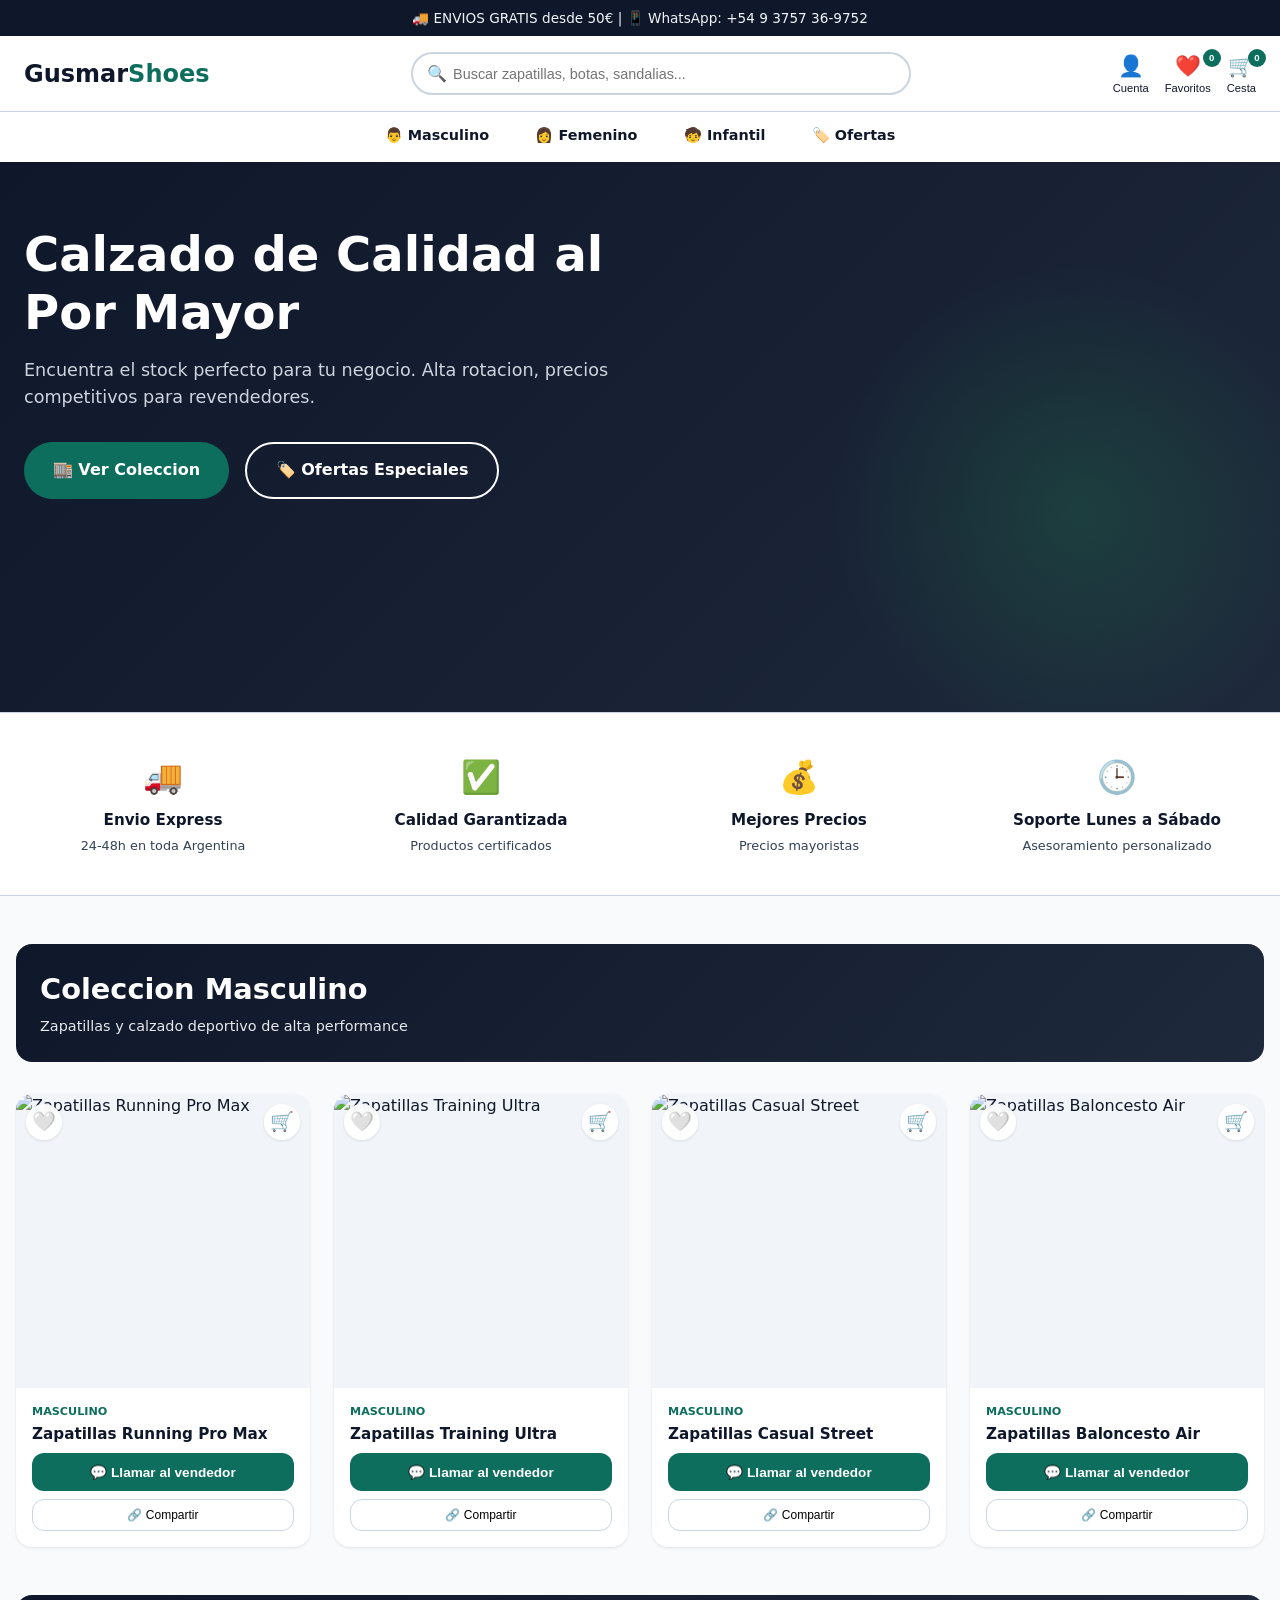
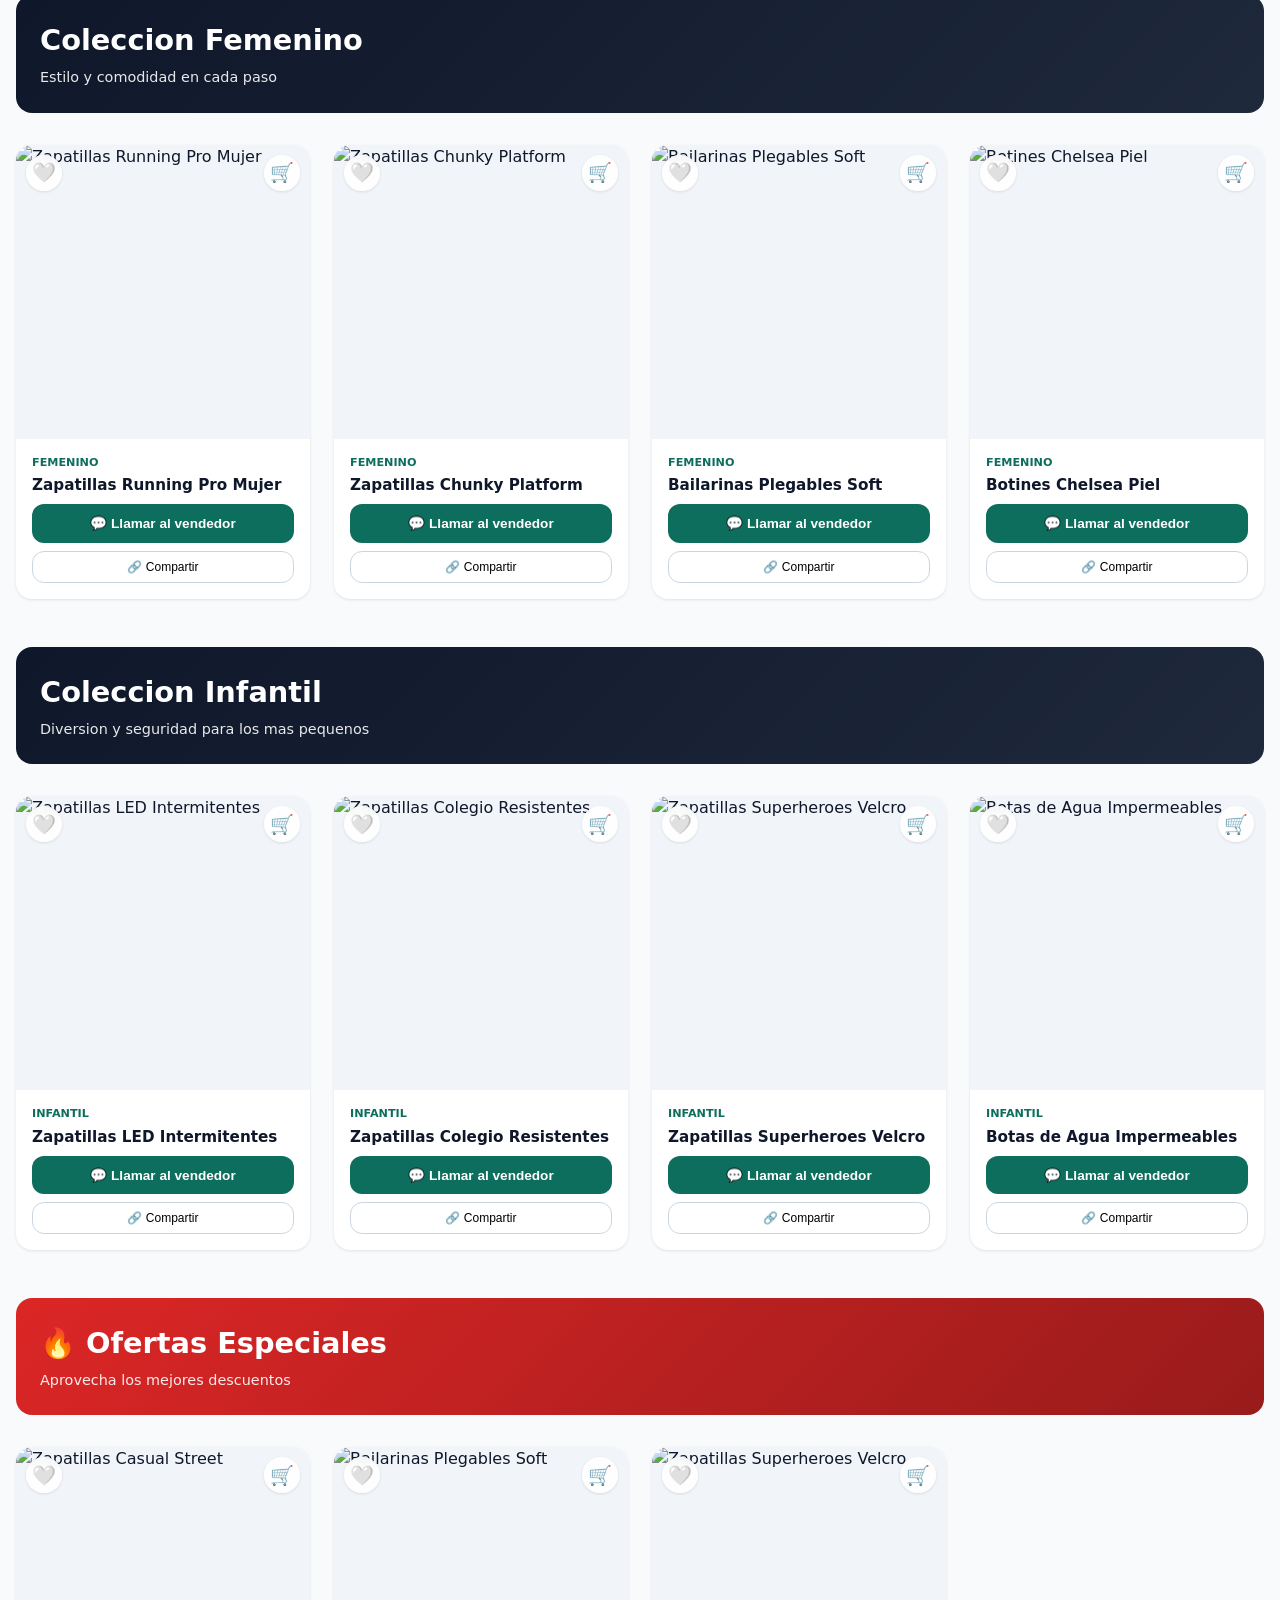
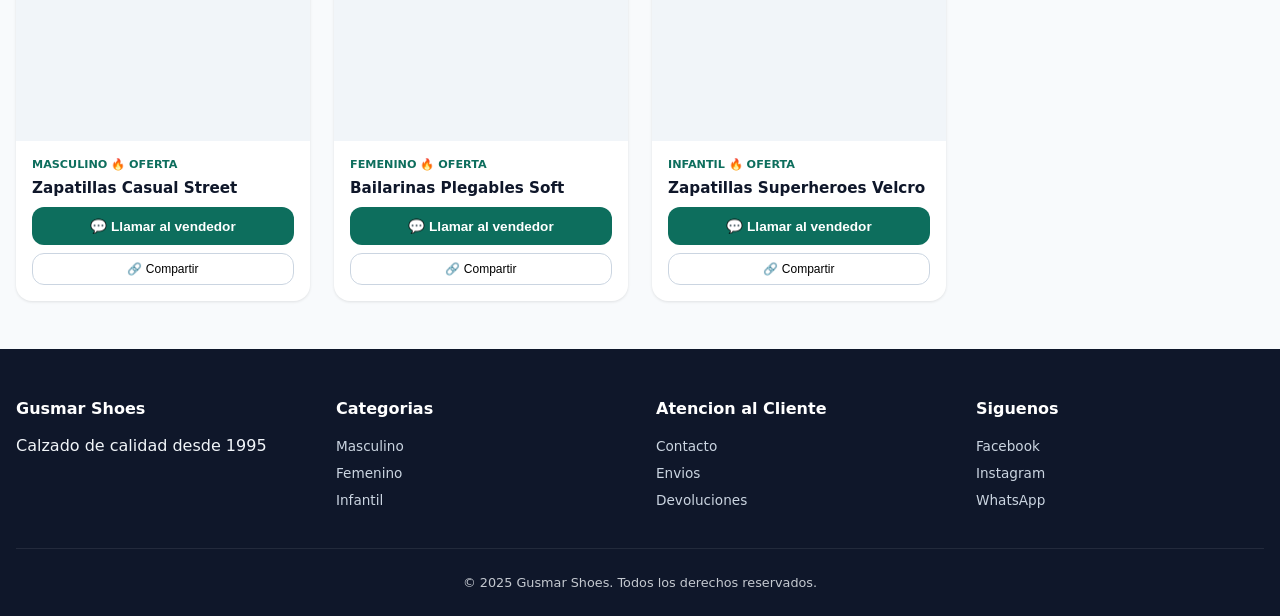
==== commit e2b045b1: "Update index.html" ====
--- a/index.html
+++ b/index.html
@@ -1260,7 +1260,8 @@
     </header>
 
     <main id="main">
-        <section class="hero" aria-labelledby="hero-title">
+                <section class="hero" aria-labelledby="hero-title">
+            <div class="hero-parallax-bg"></div>
             <div class="hero-content">
                 <div class="hero-text">
                     <h1 id="hero-title">Calzado de Calidad al Por Mayor</h1>
@@ -1304,21 +1305,21 @@
 
         <section id="colecciones" class="section section-anchor">
             <div id="masculino" class="section-anchor">
-                <div class="category-banner"><h2>👨 Coleccion Masculino</h2><p>Zapatillas y calzado deportivo de alta performance</p></div>
+                <div class="category-banner"><h2>Coleccion Masculino</h2><p>Zapatillas y calzado deportivo de alta performance</p></div>
                 <div id="masculinoGrid" class="products-grid"></div>
             </div>
         </section>
 
         <section class="section">
             <div id="femenino" class="section-anchor">
-                <div class="category-banner"><h2>👩 Coleccion Femenino</h2><p>Estilo y comodidad en cada paso</p></div>
+                <div class="category-banner"><h2>Coleccion Femenino</h2><p>Estilo y comodidad en cada paso</p></div>
                 <div id="femeninoGrid" class="products-grid"></div>
             </div>
         </section>
 
         <section class="section">
             <div id="infantil" class="section-anchor">
-                <div class="category-banner"><h2>🧒 Coleccion Infantil</h2><p>Diversion y seguridad para los mas pequenos</p></div>
+                <div class="category-banner"><h2>Coleccion Infantil</h2><p>Diversion y seguridad para los mas pequenos</p></div>
                 <div id="infantilGrid" class="products-grid"></div>
             </div>
         </section>
@@ -1433,33 +1434,33 @@
             <span style="font-weight:700;">📋 Menu</span>
             <button class="mobile-menu-close" aria-label="Cerrar menu">✕</button>
         </div>
-        <a href="#masculino" class="mobile-category-header">👨 Masculino</a>
-        <a href="#femenino" class="mobile-category-header">👩 Femenino</a>
-        <a href="#infantil" class="mobile-category-header">🧒 Infantil</a>
-        <a href="#ofertas" class="mobile-category-header">🏷️ Ofertas</a>
+        <a href="#masculino" class="mobile-category-header">Masculino</a>
+        <a href="#femenino" class="mobile-category-header">Femenino</a>
+        <a href="#infantil" class="mobile-category-header">Infantil</a>
+        <a href="#ofertas" class="mobile-category-header">Ofertas</a>
     </div>
     <div class="mobile-menu-overlay" aria-hidden="true"></div>
 
     <footer>
         <div class="footer-grid">
             <div class="footer-section">
-                <h4>👞 Gusmar Shoes</h4>
+                <h4>Gusmar Shoes</h4>
                 <p>Calzado de calidad desde 1995</p>
             </div>
             <div class="footer-section">
-                <h4>📂 Categorias</h4>
+                <h4>Categorias</h4>
                 <a href="#masculino">Masculino</a><br>
                 <a href="#femenino">Femenino</a><br>
                 <a href="#infantil">Infantil</a>
             </div>
             <div class="footer-section">
-                <h4>📞 Atencion al Cliente</h4>
+                <h4>Atencion al Cliente</h4>
                 <a href="#contacto">Contacto</a><br>
                 <a href="#envios">Envios</a><br>
                 <a href="#devoluciones">Devoluciones</a>
             </div>
             <div class="footer-section">
-                <h4>📱 Siguenos</h4>
+                <h4>Siguenos</h4>
                 <a href="#">Facebook</a><br>
                 <a href="#">Instagram</a><br>
                 <a href="#">WhatsApp</a>
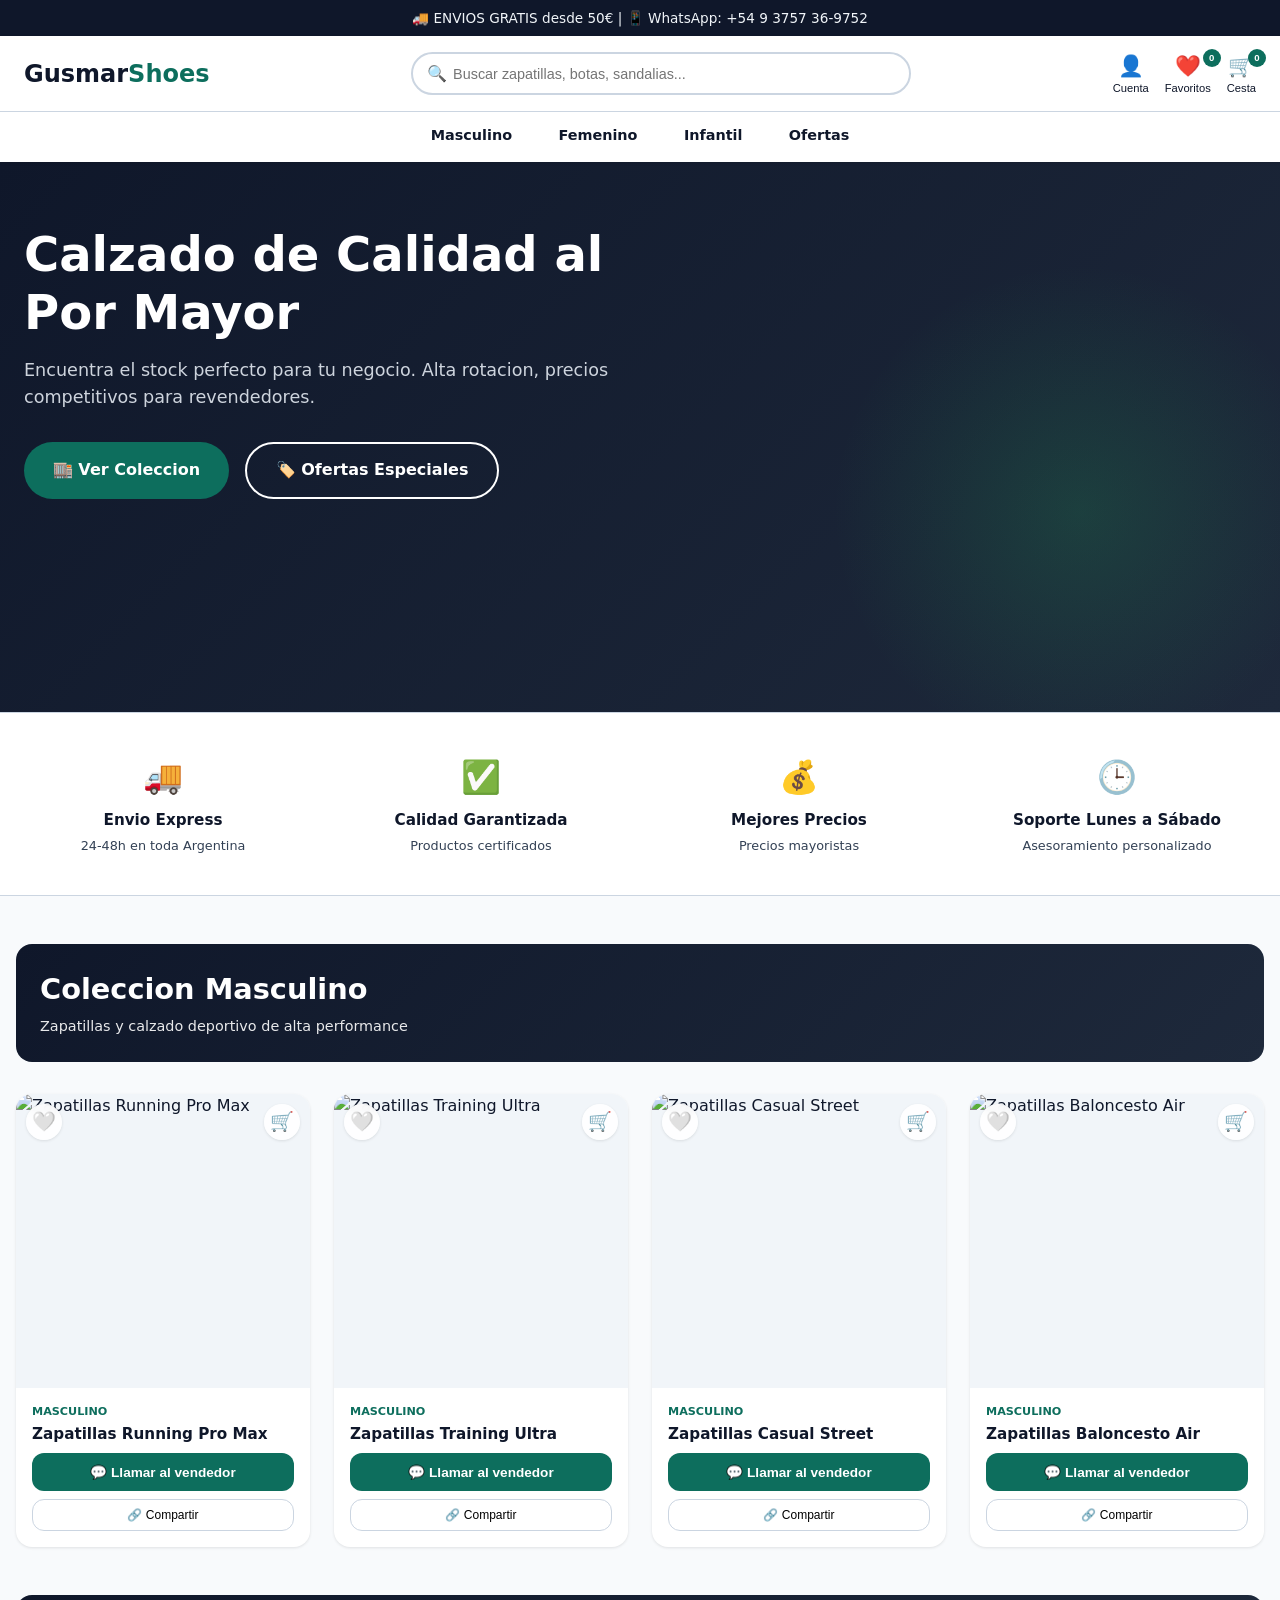
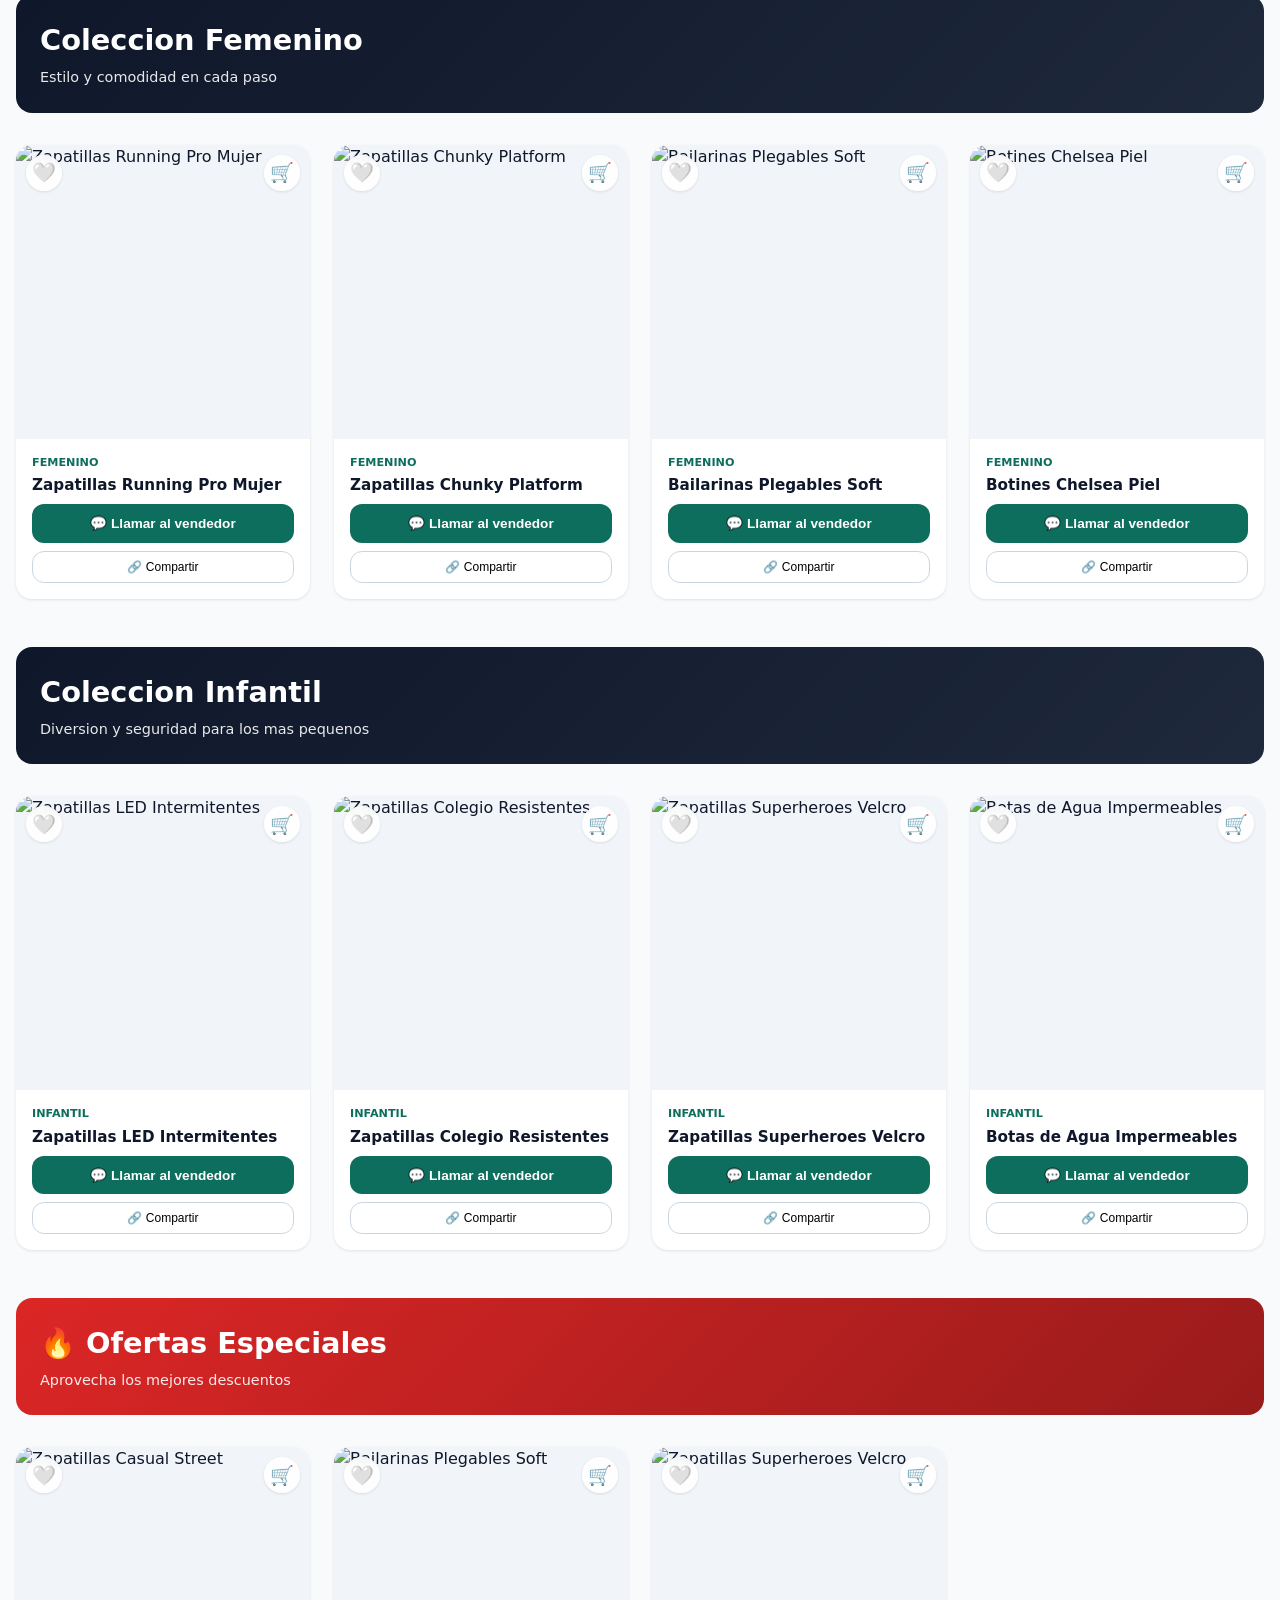
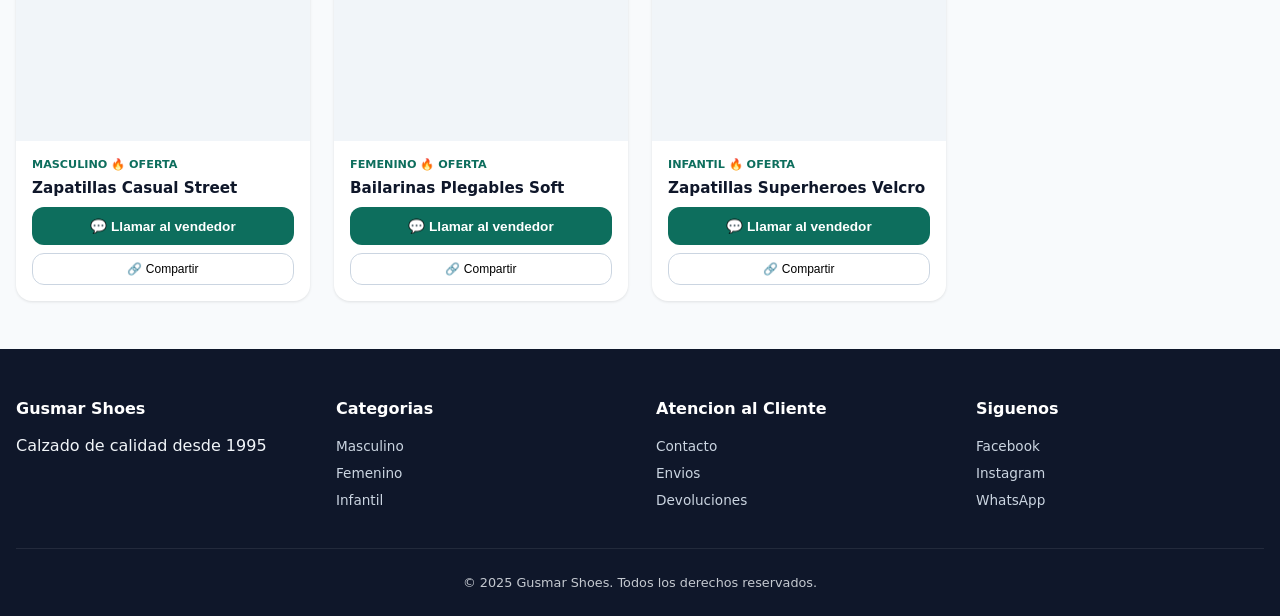
==== commit c121235e: "Update index.html" ====
--- a/index.html
+++ b/index.html
@@ -1250,10 +1250,10 @@
         <nav class="nav-categories" aria-label="Categorias">
             <div class="nav-container">
                 <ul class="category-menu">
-                    <li><a href="#masculino" class="category-link">👨 Masculino</a></li>
-                    <li><a href="#femenino" class="category-link">👩 Femenino</a></li>
-                    <li><a href="#infantil" class="category-link">🧒 Infantil</a></li>
-                    <li><a href="#ofertas" class="category-link">🏷️ Ofertas</a></li>
+                    <li><a href="#masculino" class="category-link">Masculino</a></li>
+                    <li><a href="#femenino" class="category-link">Femenino</a></li>
+                    <li><a href="#infantil" class="category-link">Infantil</a></li>
+                    <li><a href="#ofertas" class="category-link">Ofertas</a></li>
                 </ul>
             </div>
         </nav>
